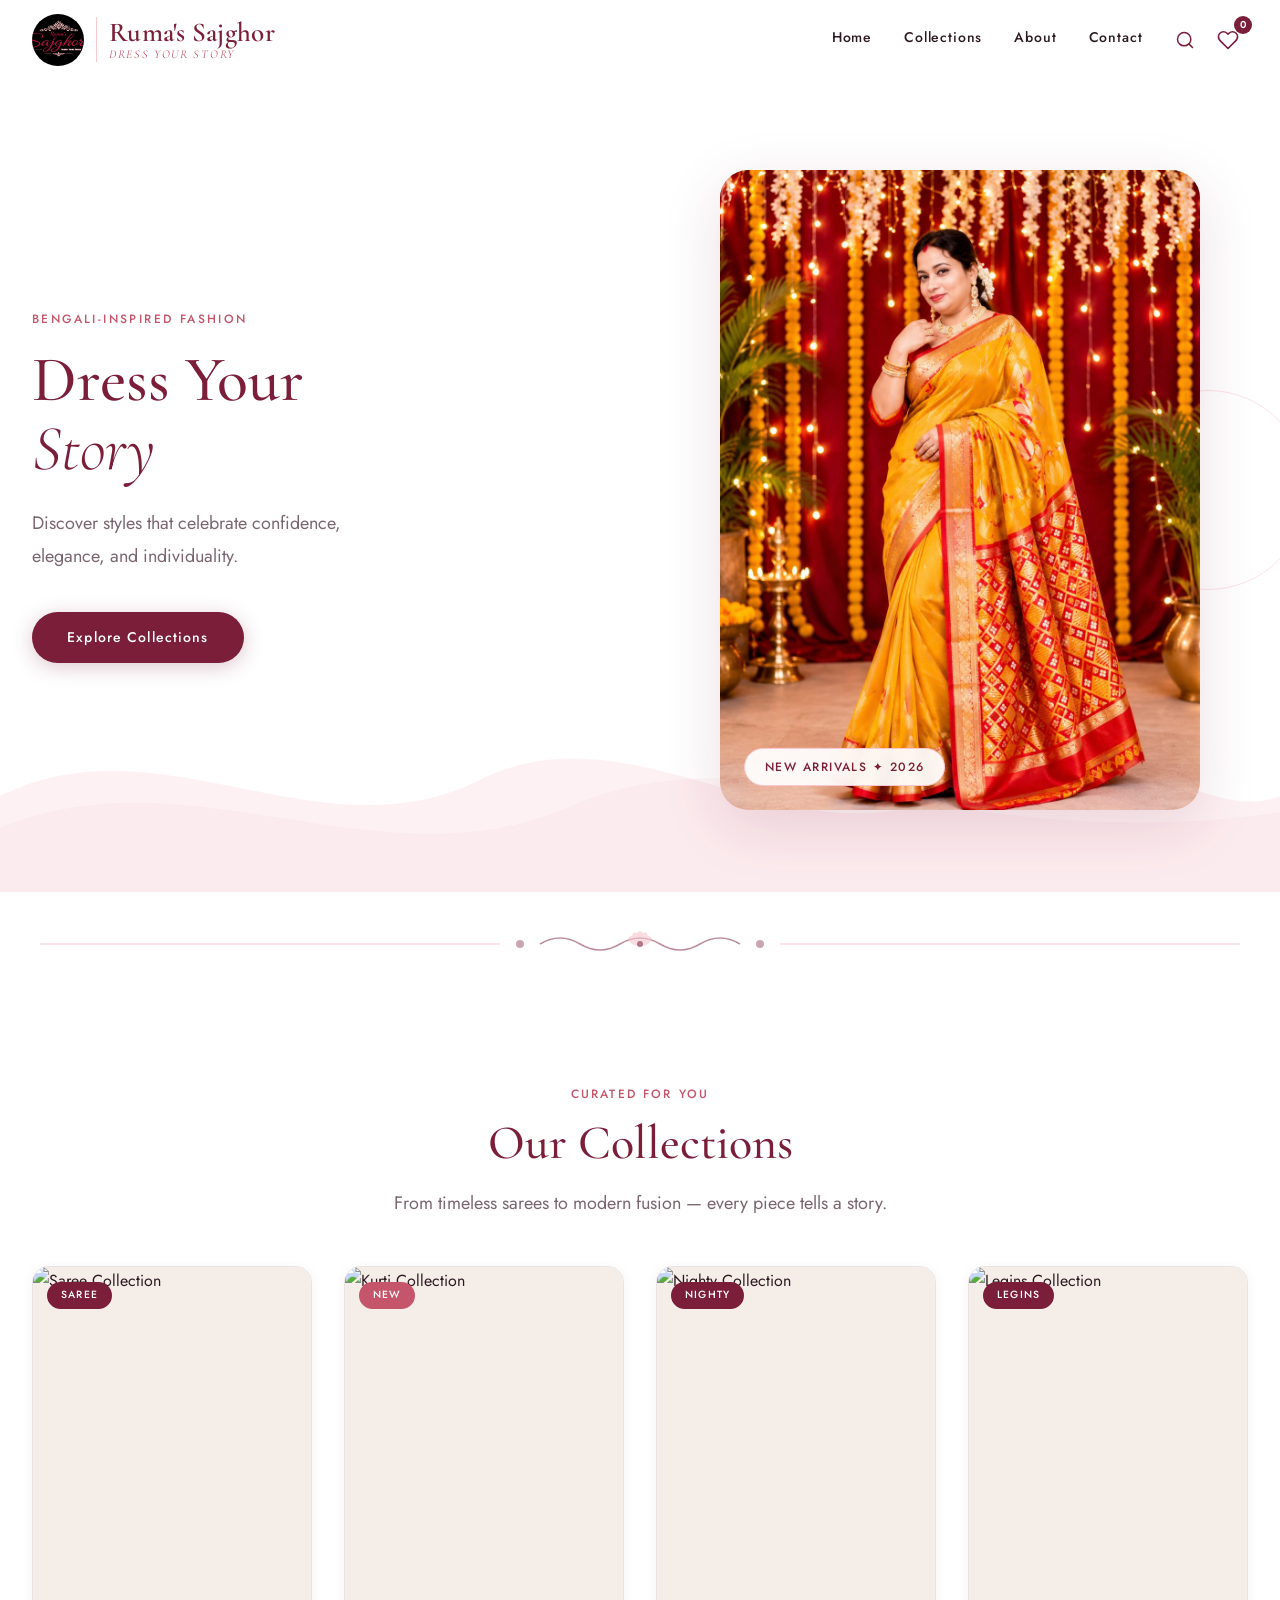
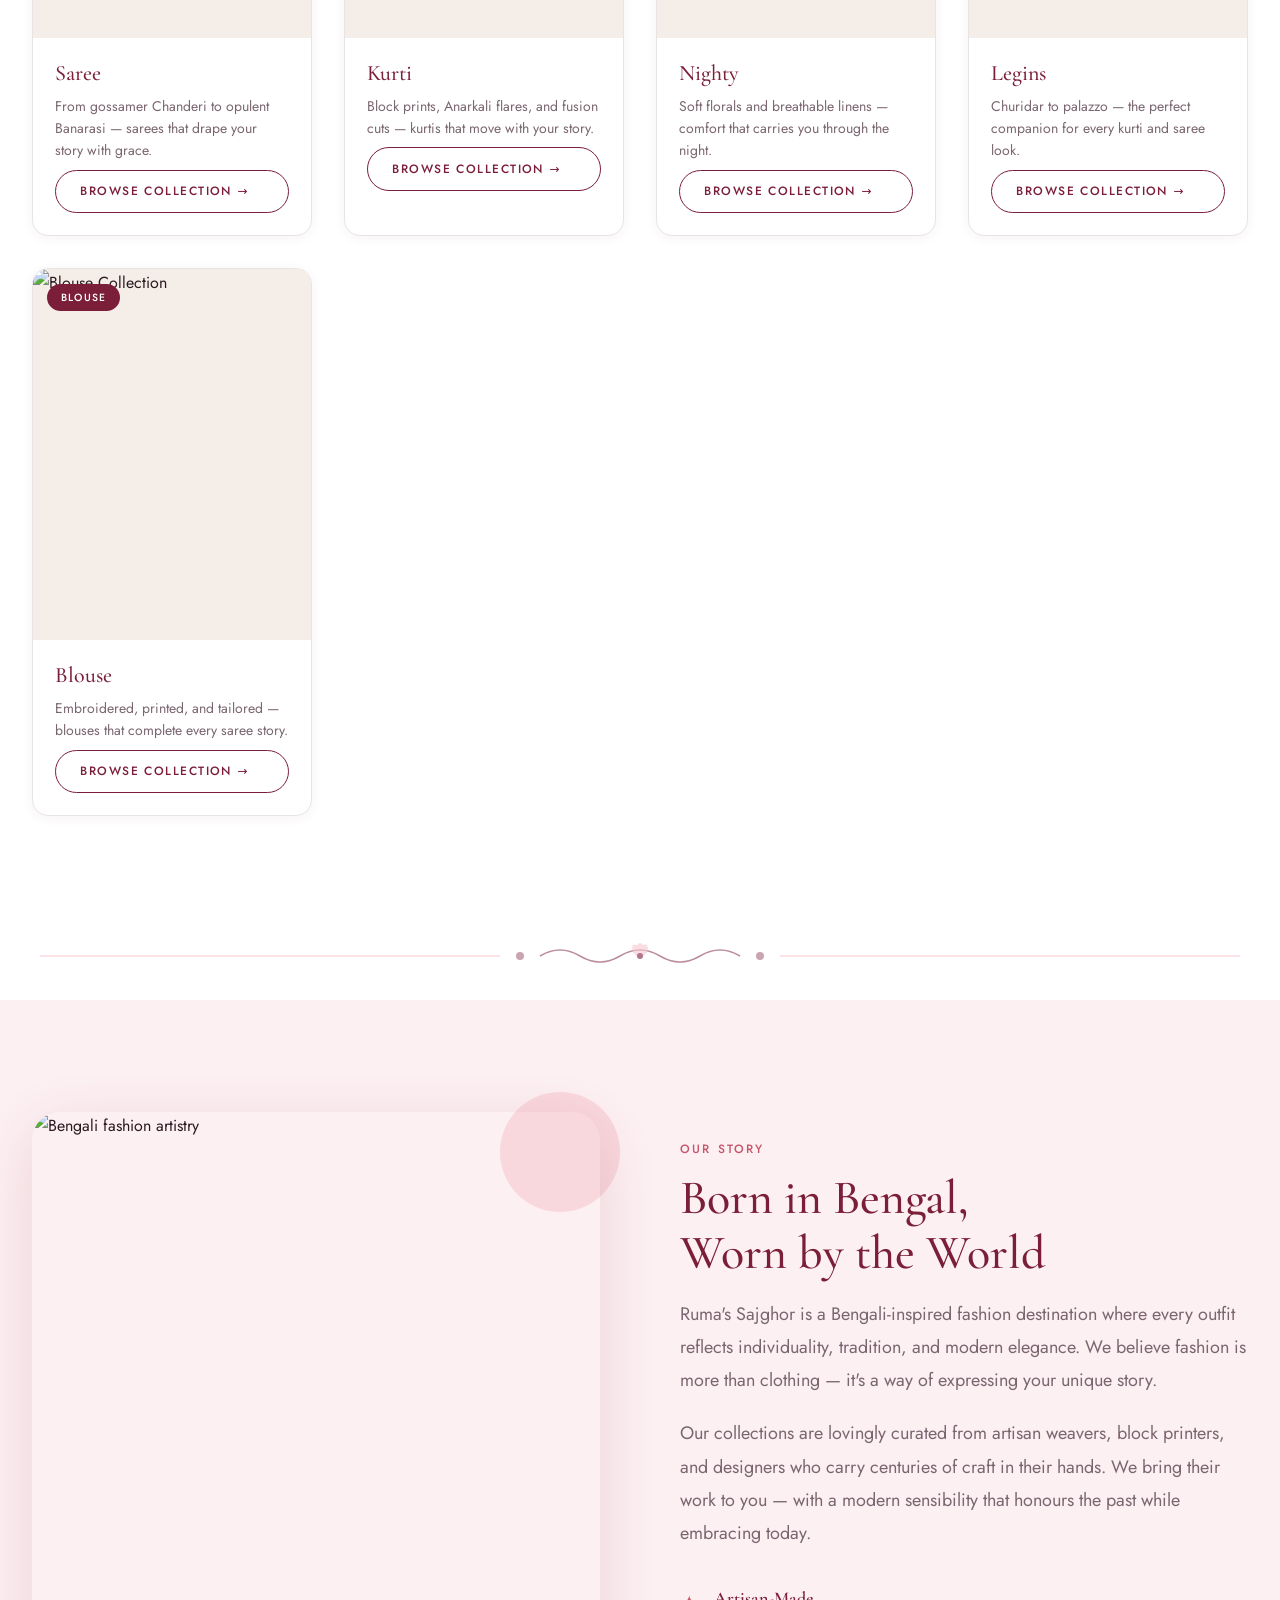
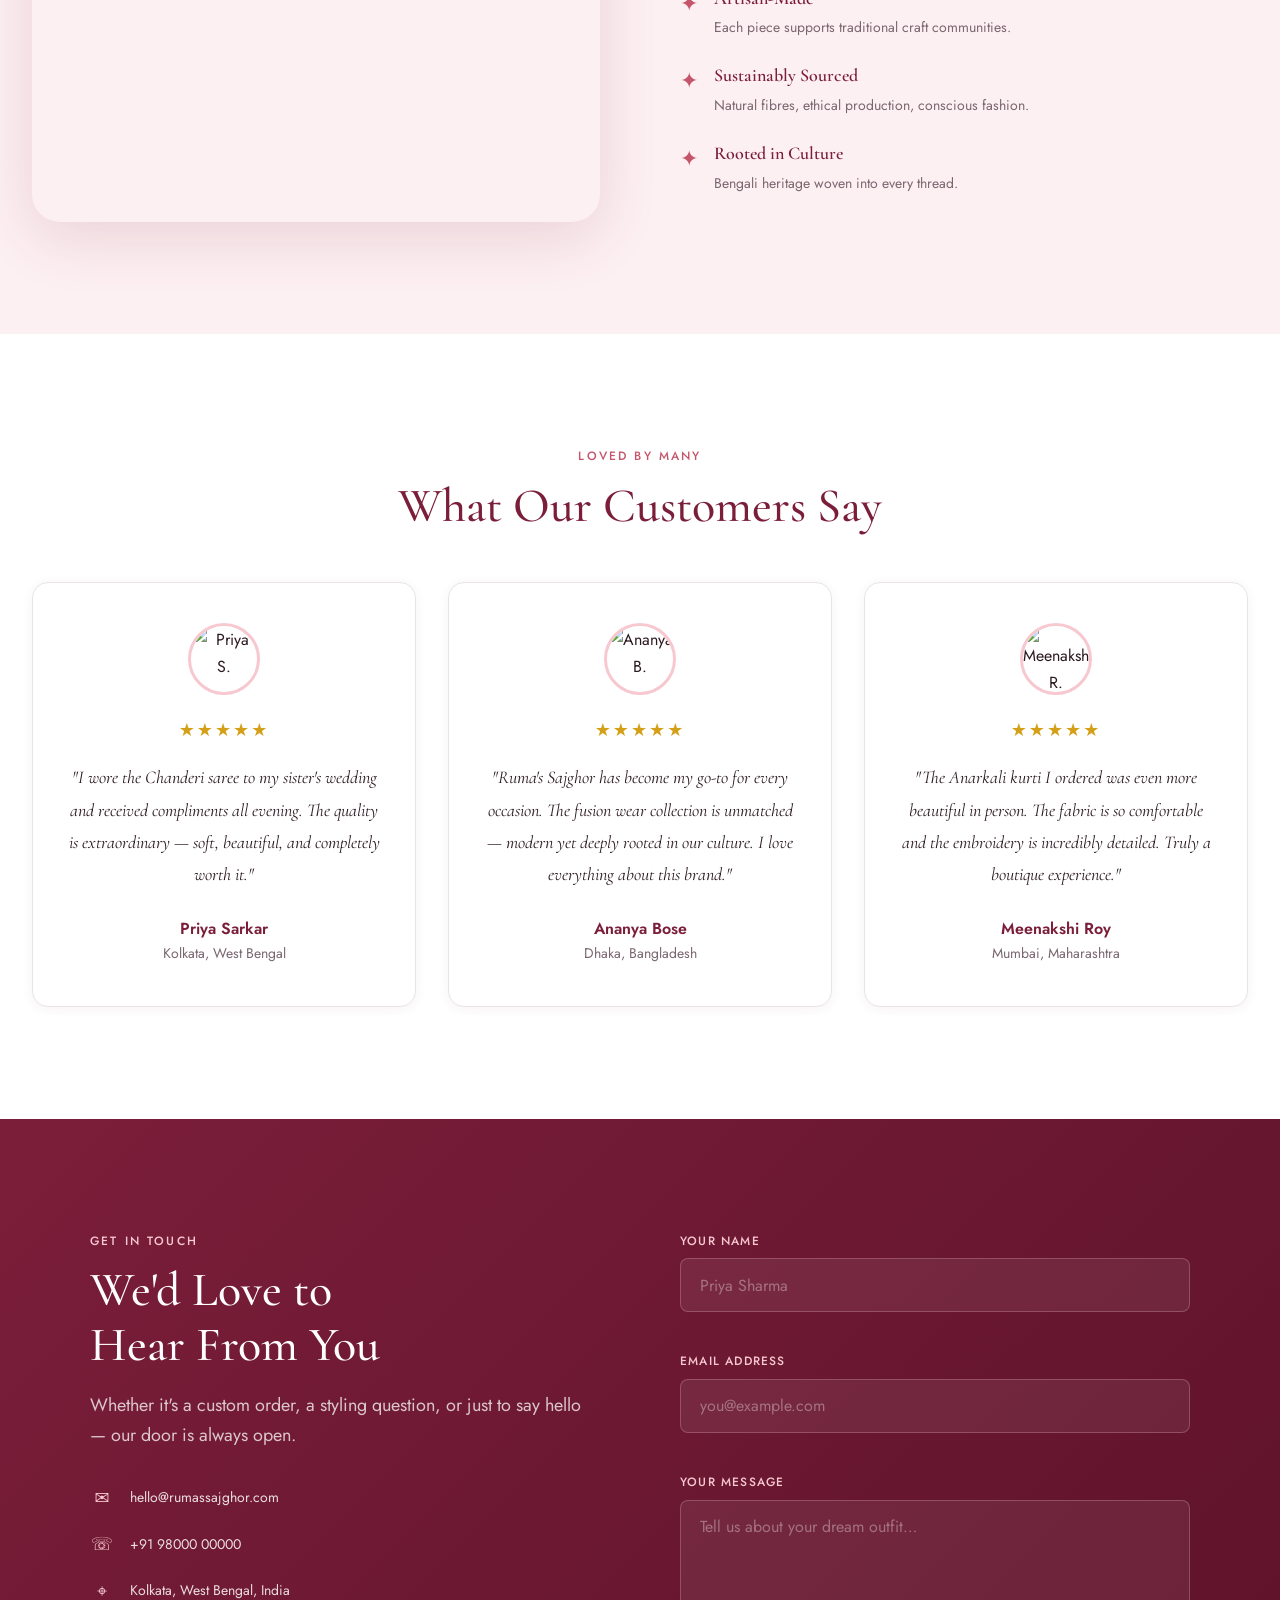
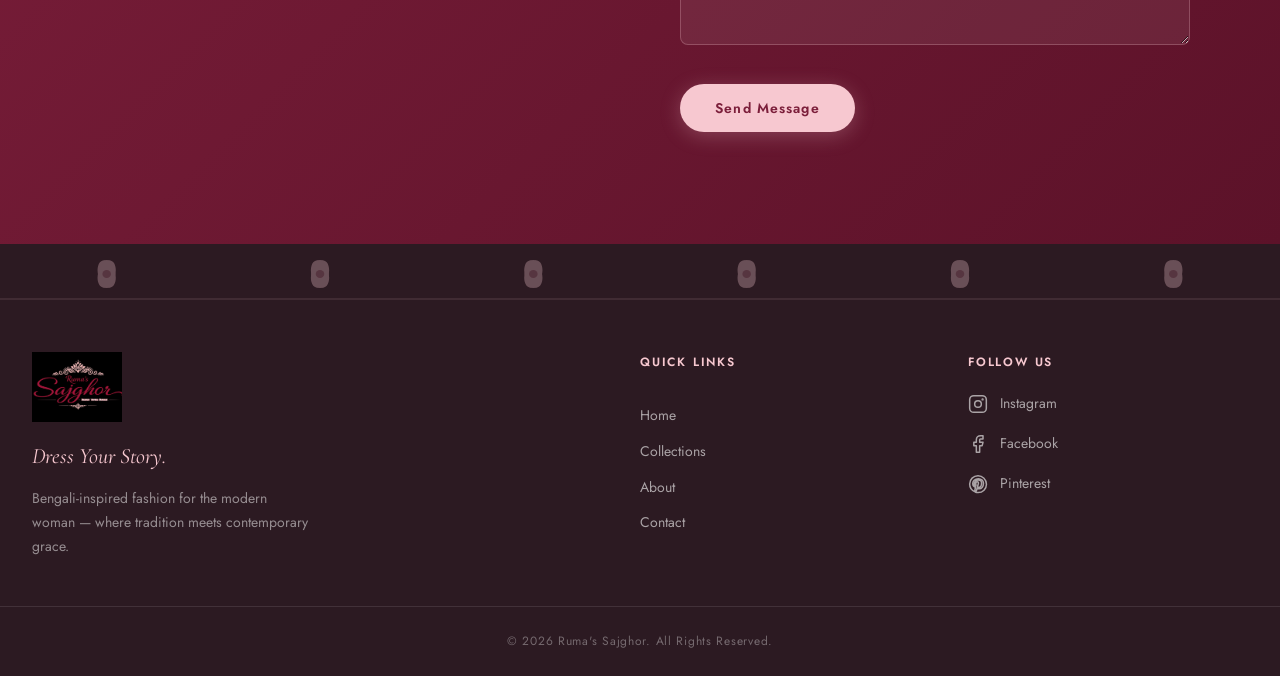
==== index.html @ fe612681 "Initial commit - Ruma's Sajghor website" ====
<!DOCTYPE html>
<html lang="en">
<head>
  <meta charset="UTF-8" />
  <meta name="viewport" content="width=device-width, initial-scale=1.0" />
  <meta name="description" content="Ruma's Sajghor – Dress Your Story. Premium Bengali-inspired ethnic and fusion fashion for women." />
  <title>Ruma's Sajghor | Dress Your Story</title>
  <link rel="stylesheet" href="style.css" />
  <!-- Google Fonts -->
  <link rel="preconnect" href="https://fonts.googleapis.com" />
  <link rel="preconnect" href="https://fonts.gstatic.com" crossorigin />
  <link href="https://fonts.googleapis.com/css2?family=Cormorant+Garamond:ital,wght@0,300;0,400;0,500;0,600;1,300;1,400&family=Jost:wght@300;400;500;600&display=swap" rel="stylesheet" />
  <style>
    /* ── Navbar overflow fix: allow search dropdown to escape navbar bounds ── */
    .navbar { overflow: visible !important; }
    .nav-inner { overflow: visible !important; }
    .nav-actions { overflow: visible !important; }

    /* ── Animated Search Bar ── */
    .nav-search {
      position: relative;
      display: flex;
      align-items: center;
    }

    .search-toggle {
      background: none;
      border: none;
      cursor: pointer;
      color: var(--clr-maroon);
      width: 38px;
      height: 38px;
      display: flex;
      align-items: center;
      justify-content: center;
      border-radius: 50%;
      transition: background 0.2s;
      flex-shrink: 0;
    }
    .search-toggle:hover { background: var(--clr-blush-lt); }

    .search-box {
      display: flex;
      align-items: center;
      overflow: hidden;
      max-width: 0;
      opacity: 0;
      transition: max-width 0.4s cubic-bezier(0.4,0,0.2,1), opacity 0.3s ease, box-shadow 0.3s ease;
      background: var(--clr-white);
      border: 1.5px solid transparent;
      border-radius: 24px;
      box-shadow: none;
      position: relative;
    }

    .nav-search.open .search-box {
      max-width: 240px;
      opacity: 1;
      border-color: var(--clr-blush);
      box-shadow: 0 2px 16px rgba(123,30,58,0.10);
    }

    .search-input {
      border: none;
      outline: none;
      background: transparent;
      font-family: var(--ff-body);
      font-size: var(--fs-sm);
      color: var(--clr-text);
      padding: 0.45rem 0.75rem;
      width: 200px;
      min-width: 0;
    }
    .search-input::placeholder { color: var(--clr-text-lt); opacity: 0.7; }

    .search-clear {
      background: none;
      border: none;
      cursor: pointer;
      color: var(--clr-text-lt);
      font-size: 13px;
      padding: 0 0.6rem 0 0;
      line-height: 1;
      transition: color 0.2s;
    }
    .search-clear:hover { color: var(--clr-maroon); }

    /* Results dropdown */
    .search-results {
      position: absolute;
      top: calc(100% + 8px);
      right: 0;
      width: 300px;
      background: var(--clr-white);
      border-radius: var(--radius-md);
      box-shadow: 0 8px 32px rgba(0,0,0,0.18);
      border: 1px solid var(--clr-blush);
      z-index: 9999;
      overflow: hidden;
      animation: dropIn 0.2s ease;
      max-height: 420px;
      overflow-y: auto;
    }
    @keyframes dropIn {
      from { opacity:0; transform:translateY(-8px); }
      to   { opacity:1; transform:translateY(0); }
    }

    .search-result-item {
      display: flex;
      align-items: center;
      gap: 0.75rem;
      padding: 0.65rem 1rem;
      cursor: pointer;
      transition: background 0.15s;
      font-family: var(--ff-body);
      font-size: var(--fs-sm);
      color: var(--clr-text);
      border: none;
      background: none;
      width: 100%;
      text-align: left;
    }
    .search-result-item:hover { background: var(--clr-blush-lt); }
    .search-result-item:not(:last-child) { border-bottom: 1px solid rgba(247,200,208,0.4); }

    .sr-img {
      width: 38px;
      height: 48px;
      object-fit: cover;
      border-radius: 4px;
      background: var(--clr-grey-lt);
      flex-shrink: 0;
    }
    .sr-info { flex: 1; min-width: 0; }
    .sr-name { font-weight: 500; white-space: nowrap; overflow: hidden; text-overflow: ellipsis; color: var(--clr-text); }
    .sr-meta { font-size: var(--fs-xs); color: var(--clr-maroon); margin-top: 1px; }
    .sr-cat  { font-size: var(--fs-xs); color: var(--clr-text-lt); }

    .search-no-results {
      padding: 1.25rem 1rem;
      text-align: center;
      font-size: var(--fs-sm);
      color: var(--clr-text-lt);
      font-family: var(--ff-body);
    }

    .search-highlight { color: var(--clr-maroon); font-weight: 600; }

    @media (max-width: 600px) {
      .nav-search.open .search-box { max-width: 140px; }
      .search-input { width: 110px; }
      .search-results { width: 240px; right: -10px; }
    }
    @media (max-width: 400px) {
      .nav-search.open .search-box { max-width: 110px; }
      .search-input { width: 85px; font-size: 0.78rem; }
      .search-results { width: 210px; right: -5px; }
    }
  </style>
</head>
<body>

  <!-- ========== NAVBAR ========== -->
  <header class="navbar" id="navbar" role="banner">
    <div class="nav-inner">
      <a href="#home" class="nav-logo" aria-label="Ruma's Sajghor Home">
        <img src="logo.png" alt="Ruma's Sajghor Logo" class="logo-img" />
        <div class="nav-brand-text">
          <span class="nav-brand-name">Ruma's Sajghor</span>
          <span class="nav-brand-tagline">Dress Your Story</span>
        </div>
      </a>

      <nav class="nav-links" id="navLinks" role="navigation" aria-label="Main navigation">
        <a href="#home" class="nav-link">Home</a>
        <a href="#collections" class="nav-link">Collections</a>
        <a href="#about" class="nav-link">About</a>
        <a href="#contact" class="nav-link">Contact</a>
      </nav>

      <!-- Right action group -->
      <div class="nav-actions">
        <div class="nav-search" id="navSearch">
          <button class="search-toggle" id="searchToggle" aria-label="Open search" aria-expanded="false">
            <svg width="20" height="20" viewBox="0 0 24 24" fill="none" stroke="currentColor" stroke-width="1.8" stroke-linecap="round" stroke-linejoin="round" aria-hidden="true"><circle cx="11" cy="11" r="8"/><line x1="21" y1="21" x2="16.65" y2="16.65"/></svg>
          </button>
          <div class="search-box" id="searchBox" role="search">
            <input type="search" id="searchInput" class="search-input" placeholder="Search sarees, kurtis…" aria-label="Search products" autocomplete="off" />
            <button class="search-clear" id="searchClear" aria-label="Clear search" hidden>✕</button>
          </div>
          <div class="search-results" id="searchResults" role="listbox" aria-label="Search results" hidden></div>
        </div>

        <button class="nav-wishlist-icon" id="navWishlistBtn" aria-label="View wishlist" onclick="location.href='wishlist.html'">
          <svg width="22" height="22" viewBox="0 0 24 24" fill="none" stroke="currentColor" stroke-width="1.8" stroke-linecap="round" stroke-linejoin="round" aria-hidden="true"><path d="M20.84 4.61a5.5 5.5 0 0 0-7.78 0L12 5.67l-1.06-1.06a5.5 5.5 0 0 0-7.78 7.78l1.06 1.06L12 21.23l7.78-7.78 1.06-1.06a5.5 5.5 0 0 0 0-7.78z"/></svg>
          <span class="wishlist-count" id="wishlistCount" hidden>0</span>
        </button>

        <button class="hamburger" id="hamburger" aria-label="Toggle menu" aria-expanded="false" aria-controls="navLinks">
          <span></span><span></span><span></span>
        </button>
      </div>
    </div>
  </header>

  <!-- ========== HERO ========== -->
  <section class="hero" id="home" aria-label="Hero banner">
    <!-- Decorative alpana petals -->
    <div class="hero-deco" aria-hidden="true">
      <svg viewBox="0 0 800 120" preserveAspectRatio="none" xmlns="http://www.w3.org/2000/svg">
        <path d="M0,60 C100,10 200,100 300,50 C400,0 500,110 600,55 C700,5 750,80 800,60 L800,120 L0,120 Z" fill="#F7C8D0" opacity="0.25"/>
        <path d="M0,80 C120,30 240,120 360,65 C480,15 600,100 800,70 L800,120 L0,120 Z" fill="#F7C8D0" opacity="0.15"/>
      </svg>
    </div>

    <div class="hero-content fade-in">
      <p class="hero-eyebrow">Bengali-Inspired Fashion</p>
      <h1 class="hero-title">Dress Your<br /><em>Story</em></h1>
      <p class="hero-sub">Discover styles that celebrate confidence,<br />elegance, and individuality.</p>
      <a href="#collections" class="btn btn-primary">Explore Collections</a>
    </div>

    <div class="hero-visual" aria-hidden="true">
      <div class="hero-img-frame">
        <img
          src="Owner.jpeg"
          alt="Woman in elegant saree"
          loading="eager"
          class="hero-img"
        />
        <div class="hero-badge">New Arrivals ✦ 2026</div>
      </div>
      <!-- Alpana motif circle -->
      <div class="hero-circle" aria-hidden="true"></div>
    </div>
  </section>

  <!-- ========== DIVIDER ========== -->
  <div class="alpana-divider" aria-hidden="true">
    <svg viewBox="0 0 1200 40" xmlns="http://www.w3.org/2000/svg">
      <line x1="0" y1="20" x2="460" y2="20" stroke="#F7C8D0" stroke-width="1"/>
      <circle cx="480" cy="20" r="4" fill="#7B1E3A" opacity="0.4"/>
      <path d="M500,20 Q520,8 540,20 Q560,32 580,20 Q600,8 620,20 Q640,32 660,20 Q680,8 700,20" stroke="#7B1E3A" stroke-width="1.5" fill="none" opacity="0.5"/>
      <circle cx="720" cy="20" r="4" fill="#7B1E3A" opacity="0.4"/>
      <line x1="740" y1="20" x2="1200" y2="20" stroke="#F7C8D0" stroke-width="1"/>
      <!-- Lotus motif center -->
      <g transform="translate(600,20)" opacity="0.6">
        <ellipse cx="0" cy="-6" rx="4" ry="7" fill="#F7C8D0" transform="rotate(-30)"/>
        <ellipse cx="0" cy="-6" rx="4" ry="7" fill="#F7C8D0"/>
        <ellipse cx="0" cy="-6" rx="4" ry="7" fill="#F7C8D0" transform="rotate(30)"/>
        <ellipse cx="0" cy="-6" rx="4" ry="7" fill="#F7C8D0" transform="rotate(60)"/>
        <ellipse cx="0" cy="-6" rx="4" ry="7" fill="#F7C8D0" transform="rotate(-60)"/>
        <circle cx="0" cy="0" r="3" fill="#7B1E3A"/>
      </g>
    </svg>
  </div>

  <!-- ========== COLLECTIONS ========== -->
  <section class="collections" id="collections" aria-label="Product collections">
    <div class="section-header fade-in">
      <p class="section-eyebrow">Curated For You</p>
      <h2 class="section-title">Our Collections</h2>
      <p class="section-sub">From timeless sarees to modern fusion — every piece tells a story.</p>
    </div>

    <!-- Category Cards Grid -->
    <div class="products-grid" id="productsGrid" aria-label="Browse by category">

      <!-- Saree -->
      <article class="product-card fade-in">
        <a href="saree.html" class="cat-card-link" aria-label="Browse Saree collection">
          <div class="card-img-wrap">
            <img src="https://images.unsplash.com/photo-1610030469983-98e550d6193c?w=500&auto=format&fit=crop&q=75" alt="Saree Collection" loading="lazy" />
            <span class="category-badge">Saree</span>
          </div>
          <div class="card-body">
            <h3 class="card-name">Saree</h3>
            <p class="card-desc">From gossamer Chanderi to opulent Banarasi — sarees that drape your story with grace.</p>
            <span class="btn btn-outline" style="display:inline-block;pointer-events:none;">Browse Collection &rarr;</span>
          </div>
        </a>
      </article>

      <!-- Kurti -->
      <article class="product-card fade-in">
        <a href="kurti.html" class="cat-card-link" aria-label="Browse Kurti collection">
          <div class="card-img-wrap">
            <img src="https://images.unsplash.com/photo-1583391733956-3750e0ff4e8b?w=500&auto=format&fit=crop&q=75" alt="Kurti Collection" loading="lazy" />
            <span class="category-badge new-badge">New</span>
          </div>
          <div class="card-body">
            <h3 class="card-name">Kurti</h3>
            <p class="card-desc">Block prints, Anarkali flares, and fusion cuts — kurtis that move with your story.</p>
            <span class="btn btn-outline" style="display:inline-block;pointer-events:none;">Browse Collection &rarr;</span>
          </div>
        </a>
      </article>

      <!-- Nighty -->
      <article class="product-card fade-in">
        <a href="nighty.html" class="cat-card-link" aria-label="Browse Nighty collection">
          <div class="card-img-wrap">
            <img src="https://images.unsplash.com/photo-1515886657613-9f3515b0c78f?w=500&auto=format&fit=crop&q=75" alt="Nighty Collection" loading="lazy" />
            <span class="category-badge">Nighty</span>
          </div>
          <div class="card-body">
            <h3 class="card-name">Nighty</h3>
            <p class="card-desc">Soft florals and breathable linens — comfort that carries you through the night.</p>
            <span class="btn btn-outline" style="display:inline-block;pointer-events:none;">Browse Collection &rarr;</span>
          </div>
        </a>
      </article>

      <!-- Legins -->
      <article class="product-card fade-in">
        <a href="legins.html" class="cat-card-link" aria-label="Browse Legins collection">
          <div class="card-img-wrap">
            <img src="https://images.unsplash.com/photo-1542295669297-4d1bf571f8d4?w=500&auto=format&fit=crop&q=75" alt="Legins Collection" loading="lazy" />
            <span class="category-badge">Legins</span>
          </div>
          <div class="card-body">
            <h3 class="card-name">Legins</h3>
            <p class="card-desc">Churidar to palazzo — the perfect companion for every kurti and saree look.</p>
            <span class="btn btn-outline" style="display:inline-block;pointer-events:none;">Browse Collection &rarr;</span>
          </div>
        </a>
      </article>

      <!-- Blouse -->
      <article class="product-card fade-in">
        <a href="blouse.html" class="cat-card-link" aria-label="Browse Blouse collection">
          <div class="card-img-wrap">
            <img src="https://images.unsplash.com/photo-1558769132-cb1aea458c5e?w=500&auto=format&fit=crop&q=75" alt="Blouse Collection" loading="lazy" />
            <span class="category-badge">Blouse</span>
          </div>
          <div class="card-body">
            <h3 class="card-name">Blouse</h3>
            <p class="card-desc">Embroidered, printed, and tailored — blouses that complete every saree story.</p>
            <span class="btn btn-outline" style="display:inline-block;pointer-events:none;">Browse Collection &rarr;</span>
          </div>
        </a>
      </article>

    </div>

    <style>
      /* Category card links — full-card clickable */
      .cat-card-link {
        display: block;
        text-decoration: none;
        color: inherit;
        height: 100%;
      }
      .cat-card-link:hover .card-name { color: var(--clr-maroon); }
      .cat-card-link:hover .btn-outline {
        background: var(--clr-maroon);
        color: var(--clr-white);
        border-color: var(--clr-maroon);
      }
      #productsGrid { justify-content: center; }
    </style>
  </section>

  <!-- ========== ALPANA DIVIDER ========== -->
  <div class="alpana-divider" aria-hidden="true">
    <svg viewBox="0 0 1200 40" xmlns="http://www.w3.org/2000/svg">
      <line x1="0" y1="20" x2="460" y2="20" stroke="#F7C8D0" stroke-width="1"/>
      <circle cx="480" cy="20" r="4" fill="#7B1E3A" opacity="0.4"/>
      <path d="M500,20 Q520,8 540,20 Q560,32 580,20 Q600,8 620,20 Q640,32 660,20 Q680,8 700,20" stroke="#7B1E3A" stroke-width="1.5" fill="none" opacity="0.5"/>
      <circle cx="720" cy="20" r="4" fill="#7B1E3A" opacity="0.4"/>
      <line x1="740" y1="20" x2="1200" y2="20" stroke="#F7C8D0" stroke-width="1"/>
      <g transform="translate(600,20)" opacity="0.6">
        <ellipse cx="0" cy="-6" rx="4" ry="7" fill="#F7C8D0" transform="rotate(-30)"/>
        <ellipse cx="0" cy="-6" rx="4" ry="7" fill="#F7C8D0"/>
        <ellipse cx="0" cy="-6" rx="4" ry="7" fill="#F7C8D0" transform="rotate(30)"/>
        <circle cx="0" cy="0" r="3" fill="#7B1E3A"/>
      </g>
    </svg>
  </div>

  <!-- ========== ABOUT ========== -->
  <section class="about" id="about" aria-label="About Ruma's Sajghor">
    <div class="about-inner">
      <div class="about-visual fade-in" aria-hidden="true">
        <div class="about-img-wrap">
          <img src="https://images.unsplash.com/photo-1558769132-cb1aea458c5e?w=600&auto=format&fit=crop&q=80" alt="Bengali fashion artistry" loading="lazy" />
        </div>
        <div class="about-deco-dot"></div>
      </div>
      <div class="about-text fade-in">
        <p class="section-eyebrow">Our Story</p>
        <h2 class="section-title">Born in Bengal,<br />Worn by the World</h2>
        <p class="about-para">
          Ruma's Sajghor is a Bengali-inspired fashion destination where every outfit reflects individuality, tradition, and modern elegance. We believe fashion is more than clothing — it's a way of expressing your unique story.
        </p>
        <p class="about-para">
          Our collections are lovingly curated from artisan weavers, block printers, and designers who carry centuries of craft in their hands. We bring their work to you — with a modern sensibility that honours the past while embracing today.
        </p>
        <div class="about-values">
          <div class="value-item">
            <span class="value-icon">✦</span>
            <div>
              <strong>Artisan-Made</strong>
              <p>Each piece supports traditional craft communities.</p>
            </div>
          </div>
          <div class="value-item">
            <span class="value-icon">✦</span>
            <div>
              <strong>Sustainably Sourced</strong>
              <p>Natural fibres, ethical production, conscious fashion.</p>
            </div>
          </div>
          <div class="value-item">
            <span class="value-icon">✦</span>
            <div>
              <strong>Rooted in Culture</strong>
              <p>Bengali heritage woven into every thread.</p>
            </div>
          </div>
        </div>
      </div>
    </div>
  </section>

  <!-- ========== TESTIMONIALS ========== -->
  <section class="testimonials" aria-label="Customer testimonials">
    <div class="section-header fade-in">
      <p class="section-eyebrow">Loved By Many</p>
      <h2 class="section-title">What Our Customers Say</h2>
    </div>
    <div class="testimonials-grid">

      <article class="testimonial-card fade-in">
        <div class="testi-avatar" aria-hidden="true">
          <img src="https://images.unsplash.com/photo-1535713875002-d1d0cf377fde?w=80&auto=format&fit=crop&q=75" alt="Priya S." loading="lazy" />
        </div>
        <div class="stars" aria-label="5 out of 5 stars">★★★★★</div>
        <p class="testi-text">"I wore the Chanderi saree to my sister's wedding and received compliments all evening. The quality is extraordinary — soft, beautiful, and completely worth it."</p>
        <p class="testi-name">Priya Sarkar</p>
        <p class="testi-loc">Kolkata, West Bengal</p>
      </article>

      <article class="testimonial-card fade-in">
        <div class="testi-avatar" aria-hidden="true">
          <img src="https://images.unsplash.com/photo-1580489944761-15a19d654956?w=80&auto=format&fit=crop&q=75" alt="Ananya B." loading="lazy" />
        </div>
        <div class="stars" aria-label="5 out of 5 stars">★★★★★</div>
        <p class="testi-text">"Ruma's Sajghor has become my go-to for every occasion. The fusion wear collection is unmatched — modern yet deeply rooted in our culture. I love everything about this brand."</p>
        <p class="testi-name">Ananya Bose</p>
        <p class="testi-loc">Dhaka, Bangladesh</p>
      </article>

      <article class="testimonial-card fade-in">
        <div class="testi-avatar" aria-hidden="true">
          <img src="https://images.unsplash.com/photo-1567532939604-b6b5b0db2604?w=80&auto=format&fit=crop&q=75" alt="Meenakshi R." loading="lazy" />
        </div>
        <div class="stars" aria-label="5 out of 5 stars">★★★★★</div>
        <p class="testi-text">"The Anarkali kurti I ordered was even more beautiful in person. The fabric is so comfortable and the embroidery is incredibly detailed. Truly a boutique experience."</p>
        <p class="testi-name">Meenakshi Roy</p>
        <p class="testi-loc">Mumbai, Maharashtra</p>
      </article>

    </div>
  </section>

  <!-- ========== CONTACT ========== -->
  <section class="contact" id="contact" aria-label="Contact us">
    <div class="contact-inner">
      <div class="contact-info fade-in">
        <p class="section-eyebrow">Get In Touch</p>
        <h2 class="section-title">We'd Love to<br />Hear From You</h2>
        <p class="contact-para">Whether it's a custom order, a styling question, or just to say hello — our door is always open.</p>
        <ul class="contact-details" aria-label="Contact information">
          <li>
            <span class="contact-icon" aria-hidden="true">✉</span>
            <a href="mailto:hello@rumassajghor.com">hello@rumassajghor.com</a>
          </li>
          <li>
            <span class="contact-icon" aria-hidden="true">☏</span>
            <a href="tel:+919800000000">+91 98000 00000</a>
          </li>
          <li>
            <span class="contact-icon" aria-hidden="true">⌖</span>
            <span>Kolkata, West Bengal, India</span>
          </li>
        </ul>
      </div>

      <form class="contact-form fade-in" id="contactForm" aria-label="Contact form" novalidate>
        <div class="form-group">
          <label for="name">Your Name</label>
          <input type="text" id="name" name="name" placeholder="Priya Sharma" autocomplete="name" />
          <span class="field-error" id="nameError" role="alert"></span>
        </div>
        <div class="form-group">
          <label for="email">Email Address</label>
          <input type="email" id="email" name="email" placeholder="you@example.com" autocomplete="email" />
          <span class="field-error" id="emailError" role="alert"></span>
        </div>
        <div class="form-group">
          <label for="message">Your Message</label>
          <textarea id="message" name="message" rows="5" placeholder="Tell us about your dream outfit…"></textarea>
          <span class="field-error" id="messageError" role="alert"></span>
        </div>
        <button type="submit" class="btn btn-primary">Send Message</button>
        <div class="form-success" id="formSuccess" role="status" aria-live="polite" hidden>
          ✦ Thank you! We'll be in touch soon.
        </div>
      </form>
    </div>
  </section>

  <!-- ========== FOOTER ========== -->
  <footer class="footer" role="contentinfo">
    <!-- Alpana decorative divider at top of footer -->
    <div class="footer-alpana" aria-hidden="true">
      <svg viewBox="0 0 1200 60" xmlns="http://www.w3.org/2000/svg" preserveAspectRatio="none">
        <!-- Lotus repeating pattern -->
        <g opacity="0.3" fill="#F7C8D0">
          <ellipse cx="100" cy="30" rx="8" ry="14" transform="rotate(-15 100 30)"/>
          <ellipse cx="100" cy="30" rx="8" ry="14"/>
          <ellipse cx="100" cy="30" rx="8" ry="14" transform="rotate(15 100 30)"/>
          <circle cx="100" cy="30" r="4" fill="#7B1E3A" opacity="0.5"/>

          <ellipse cx="300" cy="30" rx="8" ry="14" transform="rotate(-15 300 30)"/>
          <ellipse cx="300" cy="30" rx="8" ry="14"/>
          <ellipse cx="300" cy="30" rx="8" ry="14" transform="rotate(15 300 30)"/>
          <circle cx="300" cy="30" r="4" fill="#7B1E3A" opacity="0.5"/>

          <ellipse cx="500" cy="30" rx="8" ry="14" transform="rotate(-15 500 30)"/>
          <ellipse cx="500" cy="30" rx="8" ry="14"/>
          <ellipse cx="500" cy="30" rx="8" ry="14" transform="rotate(15 500 30)"/>
          <circle cx="500" cy="30" r="4" fill="#7B1E3A" opacity="0.5"/>

          <ellipse cx="700" cy="30" rx="8" ry="14" transform="rotate(-15 700 30)"/>
          <ellipse cx="700" cy="30" rx="8" ry="14"/>
          <ellipse cx="700" cy="30" rx="8" ry="14" transform="rotate(15 700 30)"/>
          <circle cx="700" cy="30" r="4" fill="#7B1E3A" opacity="0.5"/>

          <ellipse cx="900" cy="30" rx="8" ry="14" transform="rotate(-15 900 30)"/>
          <ellipse cx="900" cy="30" rx="8" ry="14"/>
          <ellipse cx="900" cy="30" rx="8" ry="14" transform="rotate(15 900 30)"/>
          <circle cx="900" cy="30" r="4" fill="#7B1E3A" opacity="0.5"/>

          <ellipse cx="1100" cy="30" rx="8" ry="14" transform="rotate(-15 1100 30)"/>
          <ellipse cx="1100" cy="30" rx="8" ry="14"/>
          <ellipse cx="1100" cy="30" rx="8" ry="14" transform="rotate(15 1100 30)"/>
          <circle cx="1100" cy="30" r="4" fill="#7B1E3A" opacity="0.5"/>
        </g>
        <line x1="0" y1="55" x2="1200" y2="55" stroke="#F7C8D0" stroke-width="0.5" opacity="0.4"/>
      </svg>
    </div>

    <div class="footer-inner">
      <div class="footer-brand">
        <img src="logo.png" alt="Ruma's Sajghor" class="footer-logo" />
        <p class="footer-tagline">Dress Your Story.</p>
        <p class="footer-blurb">Bengali-inspired fashion for the modern woman — where tradition meets contemporary grace.</p>
      </div>

      <nav class="footer-nav" aria-label="Footer navigation">
        <p class="footer-nav-title">Quick Links</p>
        <a href="#home">Home</a>
        <a href="#collections">Collections</a>
        <a href="#about">About</a>
        <a href="#contact">Contact</a>
      </nav>

      <div class="footer-social">
        <p class="footer-nav-title">Follow Us</p>
        <div class="social-icons">
          <a href="#" aria-label="Instagram" class="social-link">
            <svg width="20" height="20" viewBox="0 0 24 24" fill="none" stroke="currentColor" stroke-width="1.8" stroke-linecap="round" stroke-linejoin="round" aria-hidden="true"><rect x="2" y="2" width="20" height="20" rx="5" ry="5"/><circle cx="12" cy="12" r="4"/><circle cx="17.5" cy="6.5" r="0.5" fill="currentColor"/></svg>
            Instagram
          </a>
          <a href="#" aria-label="Facebook" class="social-link">
            <svg width="20" height="20" viewBox="0 0 24 24" fill="none" stroke="currentColor" stroke-width="1.8" stroke-linecap="round" stroke-linejoin="round" aria-hidden="true"><path d="M18 2h-3a5 5 0 0 0-5 5v3H7v4h3v8h4v-8h3l1-4h-4V7a1 1 0 0 1 1-1h3z"/></svg>
            Facebook
          </a>
          <a href="#" aria-label="Pinterest" class="social-link">
            <svg width="20" height="20" viewBox="0 0 24 24" fill="none" stroke="currentColor" stroke-width="1.8" stroke-linecap="round" stroke-linejoin="round" aria-hidden="true"><path d="M12 2C6.48 2 2 6.48 2 12c0 4.24 2.65 7.86 6.39 9.29-.09-.78-.17-1.98.04-2.83.18-.76 1.22-5.17 1.22-5.17s-.31-.62-.31-1.54c0-1.45.84-2.53 1.88-2.53.89 0 1.32.67 1.32 1.47 0 .9-.57 2.24-.87 3.48-.25 1.04.52 1.88 1.53 1.88 1.84 0 3.08-2.36 3.08-5.14 0-2.12-1.43-3.7-4.01-3.7-2.93 0-4.76 2.19-4.76 4.64 0 .84.24 1.43.62 1.89.17.21.19.29.13.53-.05.17-.15.58-.19.74-.06.24-.25.33-.46.24-1.32-.54-1.94-2-1.94-3.64 0-2.7 2.28-5.98 6.82-5.98 3.66 0 6.08 2.66 6.08 5.52 0 3.79-2.1 6.63-5.19 6.63-1.04 0-2.02-.56-2.36-1.19l-.66 2.54c-.24.9-.88 2.03-1.31 2.72.98.3 2.03.47 3.1.47 5.52 0 10-4.48 10-10S17.52 2 12 2z"/></svg>
            Pinterest
          </a>
        </div>
      </div>
    </div>

    <div class="footer-bottom">
      <p>© 2026 Ruma's Sajghor. All Rights Reserved.</p>
    </div>
  </footer>


    <!-- ========== BACK TO TOP ========== -->
  <button class="back-to-top" id="backToTop" aria-label="Back to top" hidden>↑</button>

  <script src="script.js"></script>
  <script>
  /* ── Smart Search – index.html (static catalogue, Amazon-style) ── */
  (function () {

    /* ==========================================================
       STATIC CATALOGUE
       Every product across all category pages lives here.
       When you add products to a category page, add them here too.
       page = the HTML file to navigate to when the result is clicked.
    ========================================================== */
    const CATALOGUE = [
      /* ── SAREE ── */
      { name: 'Chanderi Silk Saree',  cat: 'Saree',  price: '₹3,299',
        tags: 'chanderi silk zari border gossamer handwoven festive wedding drape sari',
        img: 'https://images.unsplash.com/photo-1610030469983-98e550d6193c?w=120&auto=format&fit=crop&q=60',
        page: 'saree.html' },
      { name: 'Banarasi Silk Saree',  cat: 'Saree',  price: '₹5,499',
        tags: 'banarasi silk brocade gold crimson wedding festive zari pallu sari drape',
        img: 'https://images.unsplash.com/photo-1594938298603-c8148c4b4bdd?w=120&auto=format&fit=crop&q=60',
        page: 'saree.html' },

      /* ── KURTI ── */
      { name: 'Anarkali Kurti',  cat: 'Kurti',  price: '₹700',
        tags: 'anarkali flared fit flare black block print cotton ethnic tassel dori',
        img: 'Kurti_pic/Anarkali_Kurti.jpeg',
        page: 'kurti.html' },
      { name: 'Ajrakh Modal Kurti',  cat: 'Kurti',  price: '₹700',
        tags: 'ajrakh block print rajasthani cotton modal handcrafted ethnic kurti',
        img: 'Kurti_pic/Ajrakh1.jpeg',
        page: 'kurti.html' },
      { name: 'Elegant Floral V-Neck Kurti',  cat: 'Kurti',  price: '₹250',
        tags: 'floral botanical v-neck embroidery sequin off-white teal rust elegant kurti',
        img: 'Kurti_pic/Elegant Floral V-Neck Kurti.jpeg',
        page: 'kurti.html' },
      { name: 'Angrakha Style Patchwork Kurti',  cat: 'Kurti',  price: '₹250',
        tags: 'angrakha patchwork lime green peacock mirror work asymmetric crossover kurti',
        img: 'Kurti_pic/Angrakha.jpeg',
        page: 'kurti.html' },
      { name: 'Sleeveless Panelled Paisley Kurti',  cat: 'Kurti',  price: '₹700',
        tags: 'paisley keri block print sleeveless panel black rose pink straight kurti',
        img: 'Kurti_pic/Panelled_Paisley_Kurti.jpeg',
        page: 'kurti.html' },
      { name: 'Dual-Pattern Lace Kurti',  cat: 'Kurti',  price: '₹700',
        tags: 'lace crochet diagonal panel maroon geometric block print v-neck 3/4 sleeves kurti',
        img: 'Kurti_pic/Dual_Pattern_Lace_Kurti.jpeg',
        page: 'kurti.html' },
      { name: 'Lace-Trimmed Block Print Kurti',  cat: 'Kurti',  price: '₹700',
        tags: 'lace block print diagonal rust maroon black ochre asymmetric kurti',
        img: 'Kurti_pic/Lace-Trimmed Block Print Kurti.jpeg',
        page: 'kurti.html' },

      /* ── NIGHTY ── */
      { name: 'Floral Cotton Nighty',  cat: 'Nighty',  price: '₹799',
        tags: 'floral cotton nighty nightwear sleepwear blush mauve soft comfortable full length',
        img: 'https://images.unsplash.com/photo-1515886657613-9f3515b0c78f?w=120&auto=format&fit=crop&q=60',
        page: 'nighty.html' },
      { name: 'Linen Maxi Nighty',  cat: 'Nighty',  price: '₹1,099',
        tags: 'linen maxi nighty nightwear sleepwear beige sage rose pintuck elegant comfortable',
        img: 'https://images.unsplash.com/photo-1469334031218-e382a71b716b?w=120&auto=format&fit=crop&q=60',
        page: 'nighty.html' },

      /* ── LEGINS ── */
      { name: 'Churidar Legins',  cat: 'Legins',  price: '₹499',
        tags: 'churidar legins stretch cotton slim tapered ankle black navy maroon bottom pant',
        img: 'https://images.unsplash.com/photo-1542295669297-4d1bf571f8d4?w=120&auto=format&fit=crop&q=60',
        page: 'legins.html' },
      { name: 'Palazzo Legins',  cat: 'Legins',  price: '₹699',
        tags: 'palazzo wide leg flowing fabric elasticated waist ivory blush burgundy pant bottom',
        img: 'https://images.unsplash.com/photo-1509631179647-0177331693ae?w=120&auto=format&fit=crop&q=60',
        page: 'legins.html' },

      /* ── BLOUSE ── */
      { name: 'Embroidered Saree Blouse',  cat: 'Blouse',  price: '₹1,199',
        tags: 'embroidered blouse saree choli thread sequin handmade custom stitching hook',
        img: 'https://images.unsplash.com/photo-1558769132-cb1aea458c5e?w=120&auto=format&fit=crop&q=60',
        page: 'blouse.html' },
      { name: 'Silk Printed Blouse',  cat: 'Blouse',  price: '₹949',
        tags: 'silk printed blouse saree choli jewel tones motif 3/4 sleeves rounded neckline',
        img: 'https://images.unsplash.com/photo-1567532939604-b6b5b0db2604?w=120&auto=format&fit=crop&q=60',
        page: 'blouse.html' },
    ];

    /* ==========================================================
       SYNONYM MAP  – maps query words → expanded terms
    ========================================================== */
    const SYNONYMS = {
      saree:       ['saree','sari','drape','silk saree','banarasi','chanderi'],
      sari:        ['saree','sari','drape'],
      kurti:       ['kurti','kurta','tunic','top','anarkali','angrakha','ajrakh'],
      kurta:       ['kurti','kurta'],
      nighty:      ['nighty','nightwear','sleepwear','night dress','maxi nighty','floral nighty'],
      night:       ['nighty','nightwear','sleepwear'],
      sleep:       ['nighty','nightwear','sleepwear'],
      legins:      ['legins','leggings','churidar','palazzo','pant','bottom'],
      leggings:    ['legins','leggings','churidar','palazzo'],
      blouse:      ['blouse','choli'],
      silk:        ['silk','resham'],
      cotton:      ['cotton','suti','khadi'],
      linen:       ['linen','maxi'],
      embroidered: ['embroidered','embroidery','zari','sequin','thread work'],
      embroidery:  ['embroidered','embroidery','zari','sequin'],
      print:       ['print','block print','ajrakh','batik','kalamkari'],
      block:       ['block print','ajrakh','kalamkari','batik','print'],
      floral:      ['floral','flower','botanical'],
      flower:      ['floral','flower','botanical'],
      wedding:     ['wedding','bridal','festive','celebration','banarasi','chanderi'],
      bridal:      ['wedding','bridal','festive'],
      festive:     ['wedding','festive','celebration','banarasi'],
      casual:      ['casual','everyday','comfort','cotton'],
      comfort:     ['comfort','casual','cotton','soft'],
      anarkali:    ['anarkali','flared','fit flare'],
      banarasi:    ['banarasi','brocade','gold silk'],
      chanderi:    ['chanderi','gossamer','zari border'],
      ajrakh:      ['ajrakh','block print','rajasthani','handcrafted'],
      palazzo:     ['palazzo','wide leg','flowy','legins'],
      churidar:    ['churidar','slim','tapered','legins'],
      lace:        ['lace','crochet','lace-trimmed','trim'],
      paisley:     ['paisley','keri','booti'],
      green:       ['green','lime'],
      black:       ['black','dark','jet'],
      red:         ['red','crimson','maroon','rose'],
      pink:        ['pink','rose','blush','mauve'],
      gold:        ['gold','zari','brocade','banarasi'],
      white:       ['white','off-white','ivory','cream'],
      cheap:       ['₹250','₹499','₹700'],
      expensive:   ['₹3,299','₹5,499','₹1,199'],
      new:         ['new','anarkali','ajrakh','floral','angrakha','paisley','lace'],
    };

    /* ==========================================================
       SCORING ENGINE  – fuzzy + synonym + prefix
    ========================================================== */
    function tokenize(str) {
      return str.toLowerCase().replace(/[^\w\s₹,]/g,' ').split(/\s+/).filter(Boolean);
    }

    function expand(word) {
      const w = word.toLowerCase();
      const set = new Set([w]);
      // direct synonym lookup
      if (SYNONYMS[w]) SYNONYMS[w].forEach(s => set.add(s));
      // partial key match (e.g. "embroid" → "embroidered")
      for (const [key, vals] of Object.entries(SYNONYMS)) {
        if (key.startsWith(w) || w.startsWith(key)) {
          vals.forEach(s => set.add(s));
          set.add(key);
        }
      }
      return [...set];
    }

    /* Levenshtein distance for fuzzy matching */
    function levenshtein(a, b) {
      if (Math.abs(a.length - b.length) > 3) return 99;
      const m = a.length, n = b.length;
      const dp = Array.from({length:m+1}, (_,i) => [i, ...Array(n).fill(0)]);
      for (let j = 0; j <= n; j++) dp[0][j] = j;
      for (let i = 1; i <= m; i++)
        for (let j = 1; j <= n; j++)
          dp[i][j] = a[i-1]===b[j-1] ? dp[i-1][j-1]
            : 1 + Math.min(dp[i-1][j], dp[i][j-1], dp[i-1][j-1]);
      return dp[m][n];
    }

    function score(item, rawQuery) {
      const q = rawQuery.trim().toLowerCase();
      if (!q) return 0;

      const qWords = tokenize(q);
      const expanded = [...new Set(qWords.flatMap(expand))];

      const fields = {
        name: item.name.toLowerCase(),
        cat:  item.cat.toLowerCase(),
        tags: item.tags.toLowerCase(),
      };
      const haystack = Object.values(fields).join(' ');

      let s = 0;

      // 1. Exact full phrase in name (highest) or haystack
      if (fields.name.includes(q))     s += 80;
      else if (haystack.includes(q))   s += 50;

      // 2. Every query word present
      if (qWords.every(w => haystack.includes(w))) s += 30;

      // 3. Prefix of name
      if (fields.name.startsWith(q))   s += 25;
      if (fields.cat.startsWith(q))    s += 20;

      // 4. Expanded / synonym hits
      expanded.forEach(term => {
        if (fields.name.includes(term)) s += 15;
        else if (fields.cat.includes(term)) s += 12;
        else if (fields.tags.includes(term)) s += 6;
      });

      // 5. Per query-word scoring
      qWords.forEach(w => {
        if (fields.name.includes(w))   s += 10;
        if (fields.cat.includes(w))    s += 8;
        if (fields.tags.includes(w))   s += 4;

        // 6. Fuzzy fallback — reward close matches in name tokens
        tokenize(fields.name).forEach(nt => {
          const dist = levenshtein(w, nt);
          if (dist === 1)      s += 6;
          else if (dist === 2) s += 2;
        });
      });

      return s;
    }

    /* ==========================================================
       SUGGESTION COMPLETIONS  – shown before user finishes typing
    ========================================================== */
    const ALL_TERMS = [
      'Saree','Kurti','Nighty','Legins','Blouse',
      'Banarasi Silk Saree','Chanderi Silk Saree',
      'Anarkali Kurti','Ajrakh Kurti','Floral Kurti','Lace Kurti','Paisley Kurti',
      'Floral Nighty','Linen Nighty','Churidar Legins','Palazzo Legins',
      'Embroidered Blouse','Silk Blouse',
      'Block Print','Embroidered','Wedding','Festive','Cotton','Silk','Linen',
    ];

    function getSuggestions(q) {
      const lq = q.toLowerCase();
      return ALL_TERMS
        .filter(t => t.toLowerCase().startsWith(lq) && t.toLowerCase() !== lq)
        .slice(0, 3);
    }

    /* ==========================================================
       DOM & UI
    ========================================================== */
    const searchWrap   = document.getElementById('navSearch');
    const searchToggle = document.getElementById('searchToggle');
    const searchInput  = document.getElementById('searchInput');
    const searchClear  = document.getElementById('searchClear');
    const searchRes    = document.getElementById('searchResults');

    if (!searchWrap) return;

    let focusedIndex = -1;

    function openSearch() {
      searchWrap.classList.add('open');
      searchToggle.setAttribute('aria-expanded', 'true');
      setTimeout(() => searchInput.focus(), 300);
    }

    function closeSearch() {
      searchWrap.classList.remove('open');
      searchToggle.setAttribute('aria-expanded', 'false');
      searchInput.value = '';
      searchClear.setAttribute('hidden', '');
      searchRes.setAttribute('hidden', '');
      focusedIndex = -1;
    }

    searchToggle.addEventListener('click', e => {
      e.stopPropagation();
      searchWrap.classList.contains('open') ? closeSearch() : openSearch();
    });

    searchClear.addEventListener('click', () => {
      searchInput.value = '';
      searchClear.setAttribute('hidden', '');
      searchRes.setAttribute('hidden', '');
      focusedIndex = -1;
      searchInput.focus();
    });

    function esc(str) {
      return String(str).replace(/&/g,'&amp;').replace(/</g,'&lt;')
        .replace(/>/g,'&gt;').replace(/"/g,'&quot;');
    }

    function highlight(text, query) {
      const words = query.trim().split(/\s+/).filter(Boolean);
      if (!words.length) return text;
      const pat = words.map(w => w.replace(/[.*+?^${}()|[\]\\]/g,'\\$&')).join('|');
      return text.replace(new RegExp(`(${pat})`, 'gi'), '<mark class="search-highlight">$1</mark>');
    }

    /* Navigate to a category page */
    function goTo(page) {
      window.location.href = page;
    }

    /* Render dropdown */
    function showResults(query) {
      searchRes.innerHTML = '';
      focusedIndex = -1;
      const q = query.trim();

      if (!q) { searchRes.setAttribute('hidden', ''); return; }

      // Score all items
      const scored = CATALOGUE
        .map(item => ({ item, s: score(item, q) }))
        .filter(x => x.s > 0)
        .sort((a, b) => b.s - a.s)
        .slice(0, 8)
        .map(x => x.item);

      // Auto-complete suggestions (shown as pill chips above results)
      const suggestions = getSuggestions(q);

      if (scored.length === 0 && suggestions.length === 0) {
        // Fuzzy fallback: show closest matches regardless of score threshold
        const fallback = CATALOGUE
          .map(item => ({ item, s: score(item, q) + 1 }))   // force > 0
          .sort((a, b) => b.s - a.s)
          .slice(0, 4)
          .map(x => x.item);

        searchRes.innerHTML = `
          <div class="sr-did-you-mean">
            <span>Did you mean:</span>
            ${fallback.map(i =>
              `<button class="sr-pill" data-page="${esc(i.page)}">${esc(i.name)}</button>`
            ).join('')}
          </div>`;
        searchRes.querySelectorAll('.sr-pill').forEach(btn => {
          btn.addEventListener('mousedown', e => e.preventDefault());
          btn.addEventListener('click', () => goTo(btn.dataset.page));
        });
        searchRes.removeAttribute('hidden');
        return;
      }

      // Suggestion chips
      if (suggestions.length) {
        const chipsEl = document.createElement('div');
        chipsEl.className = 'sr-chips';
        chipsEl.innerHTML = suggestions.map(s =>
          `<button class="sr-chip" data-q="${esc(s)}">${esc(s)}</button>`
        ).join('');
        chipsEl.querySelectorAll('.sr-chip').forEach(chip => {
          chip.addEventListener('mousedown', e => e.preventDefault());
          chip.addEventListener('click', () => {
            searchInput.value = chip.dataset.q;
            showResults(chip.dataset.q);
            searchClear.removeAttribute('hidden');
          });
        });
        searchRes.appendChild(chipsEl);
      }

      // Product rows
      scored.forEach((item, i) => {
        const el = document.createElement('button');
        el.className = 'search-result-item';
        el.setAttribute('role', 'option');
        el.setAttribute('tabindex', '-1');
        el.dataset.idx = i;
        el.innerHTML = `
          <img class="sr-img" src="${esc(item.img)}" alt="${esc(item.name)}"
               onerror="this.style.background='var(--clr-grey-lt)';this.removeAttribute('src')" />
          <div class="sr-info">
            <div class="sr-name">${highlight(esc(item.name), q)}</div>
            <div class="sr-meta">${esc(item.price)}</div>
            <div class="sr-cat">${esc(item.cat)}</div>
          </div>
          <span class="sr-arrow">→</span>
        `;
        el.addEventListener('mousedown', e => e.preventDefault());
        el.addEventListener('click', () => { goTo(item.page); closeSearch(); });
        searchRes.appendChild(el);
      });

      // "See all in category" footer when all results are same cat
      const cats = [...new Set(scored.map(i => i.cat))];
      if (cats.length === 1) {
        const footer = document.createElement('a');
        footer.className = 'sr-see-all';
        footer.href = scored[0].page;
        footer.innerHTML = `See all ${esc(cats[0])} →`;
        footer.addEventListener('mousedown', e => e.preventDefault());
        searchRes.appendChild(footer);
      }

      searchRes.removeAttribute('hidden');
    }

    /* Keyboard navigation */
    searchInput.addEventListener('keydown', e => {
      const items = searchRes.querySelectorAll('.search-result-item');
      if (e.key === 'ArrowDown') {
        e.preventDefault();
        focusedIndex = Math.min(focusedIndex + 1, items.length - 1);
        items.forEach((el, i) => el.classList.toggle('focused', i === focusedIndex));
        if (items[focusedIndex]) items[focusedIndex].scrollIntoView({ block: 'nearest' });
      } else if (e.key === 'ArrowUp') {
        e.preventDefault();
        focusedIndex = Math.max(focusedIndex - 1, 0);
        items.forEach((el, i) => el.classList.toggle('focused', i === focusedIndex));
        if (items[focusedIndex]) items[focusedIndex].scrollIntoView({ block: 'nearest' });
      } else if (e.key === 'Enter') {
        e.preventDefault();
        const target = focusedIndex >= 0 ? items[focusedIndex] : items[0];
        if (target) target.click();
      } else if (e.key === 'Escape') {
        closeSearch();
      }
    });

    /* Debounced input */
    let debounceTimer;
    searchInput.addEventListener('input', () => {
      const val = searchInput.value;
      val ? searchClear.removeAttribute('hidden') : searchClear.setAttribute('hidden', '');
      clearTimeout(debounceTimer);
      debounceTimer = setTimeout(() => showResults(val), 120);
    });

    document.addEventListener('click', e => {
      if (!searchWrap.contains(e.target)) closeSearch();
    });

  })();
  </script>
  <style>
    /* Keyboard-focused search result */
    .search-result-item.focused {
      background: var(--clr-blush-lt);
      outline: 2px solid var(--clr-maroon);
      outline-offset: -2px;
    }
    /* Suggestion chips */
    .sr-chips {
      display: flex;
      flex-wrap: wrap;
      gap: 0.4rem;
      padding: 0.6rem 1rem 0.4rem;
      border-bottom: 1px solid rgba(247,200,208,0.5);
    }
    .sr-chip {
      font-size: 0.72rem;
      padding: 0.25rem 0.7rem;
      border-radius: 20px;
      border: 1px solid var(--clr-blush);
      background: var(--clr-blush-lt);
      color: var(--clr-maroon);
      cursor: pointer;
      font-family: var(--ff-body);
      transition: background 0.15s;
    }
    .sr-chip:hover { background: var(--clr-blush); }
    /* Did-you-mean row */
    .sr-did-you-mean {
      padding: 0.9rem 1rem;
      font-size: var(--fs-sm);
      color: var(--clr-text-lt);
      font-family: var(--ff-body);
      display: flex;
      flex-wrap: wrap;
      gap: 0.5rem;
      align-items: center;
    }
    .sr-pill {
      font-size: 0.75rem;
      padding: 0.25rem 0.75rem;
      border-radius: 20px;
      border: 1px solid var(--clr-maroon);
      background: none;
      color: var(--clr-maroon);
      cursor: pointer;
      font-family: var(--ff-body);
      transition: background 0.15s, color 0.15s;
    }
    .sr-pill:hover { background: var(--clr-maroon); color: #fff; }
    /* Arrow on result rows */
    .sr-arrow {
      color: var(--clr-text-lt);
      font-size: 0.85rem;
      margin-left: auto;
      padding-left: 0.5rem;
      flex-shrink: 0;
    }
    /* See-all footer link */
    .sr-see-all {
      display: block;
      text-align: center;
      padding: 0.6rem 1rem;
      font-size: var(--fs-xs);
      color: var(--clr-maroon);
      text-decoration: none;
      border-top: 1px solid rgba(247,200,208,0.5);
      font-family: var(--ff-body);
      letter-spacing: 0.05em;
      transition: background 0.15s;
    }
    .sr-see-all:hover { background: var(--clr-blush-lt); }
  </style>
  <style>
    /* Keyboard-focused search result */
    .search-result-item.focused {
      background: var(--clr-blush-lt);
      outline: 2px solid var(--clr-maroon);
      outline-offset: -2px;
    }
  </style>
</body>
</html>
---- style.css ----
/* =============================================================
   Ruma's Sajghor – style.css
   Premium Bengali-inspired fashion boutique
   ============================================================= */

/* ---------- CSS Custom Properties ---------- */
:root {
  --clr-white:     #FFFFFF;
  --clr-blush:     #F7C8D0;
  --clr-blush-lt:  #FDF0F2;
  --clr-maroon:    #7B1E3A;
  --clr-maroon-dk: #5C1229;
  --clr-beige:     #F5EDE7;
  --clr-grey-lt:   #F6F6F6;
  --clr-grey:      #E8E4E4;
  --clr-text:      #2C1A22;
  --clr-text-lt:   #7A6670;
  --clr-accent:    #C4556A;

  --ff-display:    'Cormorant Garamond', Georgia, serif;
  --ff-body:       'Jost', system-ui, sans-serif;

  --fs-xs:   0.75rem;
  --fs-sm:   0.875rem;
  --fs-base: 1rem;
  --fs-md:   1.125rem;
  --fs-lg:   1.375rem;
  --fs-xl:   1.75rem;
  --fs-2xl:  2.25rem;
  --fs-3xl:  3rem;
  --fs-4xl:  4rem;

  --radius-sm: 8px;
  --radius-md: 16px;
  --radius-lg: 28px;
  --radius-xl: 40px;

  --shadow-sm: 0 2px 12px rgba(123,30,58,0.06);
  --shadow-md: 0 6px 30px rgba(123,30,58,0.10);
  --shadow-lg: 0 16px 60px rgba(123,30,58,0.14);

  --transition: 0.3s cubic-bezier(0.25, 0.46, 0.45, 0.94);
  --nav-height: 80px;
}

/* ---------- Reset & Base ---------- */
*, *::before, *::after { box-sizing: border-box; margin: 0; padding: 0; }

html {
  scroll-behavior: smooth;
  font-size: 16px;
}

body {
  font-family: var(--ff-body);
  color: var(--clr-text);
  background: var(--clr-white);
  line-height: 1.7;
  overflow-x: hidden;
}

img { display: block; max-width: 100%; height: auto; }
a { text-decoration: none; color: inherit; }
ul { list-style: none; }
button { cursor: pointer; border: none; background: none; font-family: inherit; }

/* ---------- Utility ---------- */
.section-eyebrow {
  font-family: var(--ff-body);
  font-size: var(--fs-xs);
  font-weight: 500;
  letter-spacing: 0.18em;
  text-transform: uppercase;
  color: var(--clr-accent);
  margin-bottom: 0.75rem;
}

.section-title {
  font-family: var(--ff-display);
  font-size: clamp(var(--fs-2xl), 4vw, var(--fs-3xl));
  font-weight: 500;
  color: var(--clr-maroon);
  line-height: 1.15;
  margin-bottom: 1rem;
}

.section-sub {
  font-size: var(--fs-md);
  color: var(--clr-text-lt);
  max-width: 520px;
  margin: 0 auto;
}

.section-header {
  text-align: center;
  padding: 0 1rem;
  margin-bottom: 3rem;
}

/* ---------- Buttons ---------- */
.btn {
  display: inline-block;
  font-family: var(--ff-body);
  font-size: var(--fs-sm);
  font-weight: 500;
  letter-spacing: 0.08em;
  padding: 0.85rem 2.2rem;
  border-radius: var(--radius-xl);
  transition: all var(--transition);
  position: relative;
  overflow: hidden;
}

.btn-primary {
  background: var(--clr-maroon);
  color: var(--clr-white);
  box-shadow: 0 4px 20px rgba(123,30,58,0.25);
}

.btn-primary:hover,
.btn-primary:focus-visible {
  background: var(--clr-maroon-dk);
  box-shadow: 0 8px 28px rgba(123,30,58,0.35);
  transform: translateY(-2px);
}

.btn-outline {
  background: transparent;
  color: var(--clr-maroon);
  border: 1.5px solid var(--clr-maroon);
  font-size: var(--fs-xs);
  letter-spacing: 0.12em;
  text-transform: uppercase;
  padding: 0.65rem 1.5rem;
}

.btn-outline:hover,
.btn-outline:focus-visible {
  background: var(--clr-maroon);
  color: var(--clr-white);
  transform: translateY(-1px);
}

/* ---------- Scroll Animations ---------- */
.fade-in {
  opacity: 0;
  transform: translateY(28px);
  transition: opacity 0.65s ease, transform 0.65s ease;
}

.fade-in.visible {
  opacity: 1;
  transform: translateY(0);
}

/* Stagger children */
.fade-in:nth-child(2) { transition-delay: 0.1s; }
.fade-in:nth-child(3) { transition-delay: 0.2s; }
.fade-in:nth-child(4) { transition-delay: 0.3s; }
.fade-in:nth-child(5) { transition-delay: 0.4s; }
.fade-in:nth-child(6) { transition-delay: 0.5s; }
.fade-in:nth-child(7) { transition-delay: 0.6s; }
.fade-in:nth-child(8) { transition-delay: 0.7s; }

/* ---------- Alpana Divider ---------- */
.alpana-divider {
  padding: 1.5rem 2rem;
  overflow: visible;
}
.alpana-divider svg { width: 100%; height: 40px; display: block; }

/* =============================================
   NAVBAR
   ============================================= */
.navbar {
  position: fixed;
  top: 0; left: 0; right: 0;
  z-index: 900;
  height: var(--nav-height);
  background: rgba(255,255,255,0.97);
  backdrop-filter: blur(12px);
  -webkit-backdrop-filter: blur(12px);
  border-bottom: 1px solid transparent;
  transition: border-color var(--transition), box-shadow var(--transition);
}

.navbar.scrolled {
  border-color: var(--clr-blush);
  box-shadow: 0 4px 24px rgba(123,30,58,0.07);
}

/* 3-zone layout: [logo left] [nav center] [actions RIGHT] */
.nav-inner {
  max-width: 1280px;
  margin: 0 auto;
  padding: 0 2rem;
  height: 100%;
  display: flex;
  align-items: center;
  gap: 1.5rem;
}

/* ── Logo zone (left) — pushes everything else right ── */
.nav-logo {
  display: flex;
  align-items: center;
  gap: 0.75rem;
  flex-shrink: 0;
  text-decoration: none;
  margin-right: auto;   /* ← pushes nav links + actions to the right */
}

.logo-img {
  height: 52px;
  width: 52px;
  border-radius: 50%;
  object-fit: cover;
  flex-shrink: 0;
}

.nav-brand-text {
  display: flex;
  flex-direction: column;
  justify-content: center;
  line-height: 1.15;
  border-left: 1.5px solid var(--clr-blush);
  padding-left: 0.75rem;
}

.nav-brand-name {
  font-family: var(--ff-display);
  font-size: clamp(1.1rem, 2.5vw, 1.7rem);
  font-weight: 600;
  color: var(--clr-maroon);
  letter-spacing: 0.01em;
  white-space: nowrap;
}

.nav-brand-tagline {
  font-family: var(--ff-display);
  font-style: italic;
  font-size: clamp(0.6rem, 1vw, 0.75rem);
  font-weight: 400;
  color: var(--clr-accent);
  letter-spacing: 0.14em;
  text-transform: uppercase;
  white-space: nowrap;
}

/* ── Nav links (center) ── */
.nav-links {
  display: flex;
  align-items: center;
  justify-content: center;
  gap: 2rem;
}

.nav-link {
  font-size: var(--fs-sm);
  font-weight: 500;
  letter-spacing: 0.06em;
  color: var(--clr-text);
  position: relative;
  padding-bottom: 3px;
  white-space: nowrap;
  transition: color var(--transition);
}

.nav-link::after {
  content: '';
  position: absolute;
  bottom: 0; left: 0;
  width: 0; height: 1.5px;
  background: var(--clr-maroon);
  transition: width var(--transition);
}

.nav-link:hover,
.nav-link:focus-visible { color: var(--clr-maroon); }
.nav-link:hover::after,
.nav-link:focus-visible::after { width: 100%; }

/* ── Right action group ── */
.nav-actions {
  display: flex;
  align-items: center;
  gap: 0.25rem;
  flex-shrink: 0;
}

/* ── Hamburger (hidden on desktop) ── */
.hamburger {
  display: none;
  flex-direction: column;
  gap: 5px;
  padding: 8px;
  border-radius: var(--radius-sm);
  cursor: pointer;
  flex-shrink: 0;
}

.hamburger span {
  display: block;
  width: 22px;
  height: 2px;
  background: var(--clr-maroon);
  transition: all 0.3s ease;
  transform-origin: center;
}

.hamburger.open span:nth-child(1) { transform: translateY(7px) rotate(45deg); }
.hamburger.open span:nth-child(2) { opacity: 0; transform: scaleX(0); }
.hamburger.open span:nth-child(3) { transform: translateY(-7px) rotate(-45deg); }

/* =============================================
   HERO
   ============================================= */
.hero {
  min-height: 100vh;
  padding-top: var(--nav-height);
  display: grid;
  grid-template-columns: 1fr 1fr;
  align-items: center;
  gap: 4rem;
  max-width: 1280px;
  margin: 0 auto;
  padding-left: 2rem;
  padding-right: 2rem;
  position: relative;
  overflow: hidden;
}

.hero-deco {
  position: absolute;
  bottom: 0; left: 0; right: 0;
  pointer-events: none;
  z-index: 0;
}

.hero-content {
  z-index: 1;
}

.hero-eyebrow {
  font-size: var(--fs-xs);
  font-weight: 500;
  letter-spacing: 0.2em;
  text-transform: uppercase;
  color: var(--clr-accent);
  margin-bottom: 1rem;
}

.hero-title {
  font-family: var(--ff-display);
  font-size: clamp(3rem, 6vw, var(--fs-4xl));
  font-weight: 500;
  line-height: 1.08;
  color: var(--clr-maroon);
  margin-bottom: 1.5rem;
}

.hero-title em {
  font-style: italic;
  font-weight: 300;
}

.hero-sub {
  font-size: var(--fs-md);
  color: var(--clr-text-lt);
  max-width: 420px;
  margin-bottom: 2.5rem;
  line-height: 1.8;
}

/* Hero Visual */
.hero-visual {
  position: relative;
  z-index: 1;
  display: flex;
  justify-content: center;
}

.hero-img-frame {
  position: relative;
  border-radius: var(--radius-lg);
  overflow: hidden;
  box-shadow: var(--shadow-lg);
  max-width: 480px;
  width: 100%;
  aspect-ratio: 3/4;
}

.hero-img {
  width: 100%;
  height: 100%;
  object-fit: cover;
  transition: transform 0.8s ease;
}

.hero-img-frame:hover .hero-img { transform: scale(1.04); }

.hero-badge {
  position: absolute;
  bottom: 1.5rem;
  left: 1.5rem;
  background: rgba(255,255,255,0.92);
  backdrop-filter: blur(8px);
  color: var(--clr-maroon);
  font-size: var(--fs-xs);
  font-weight: 500;
  letter-spacing: 0.12em;
  text-transform: uppercase;
  padding: 0.5rem 1.25rem;
  border-radius: var(--radius-xl);
  border: 1px solid var(--clr-blush);
}

.hero-circle {
  position: absolute;
  right: -60px;
  top: 50%;
  transform: translateY(-50%);
  width: 200px;
  height: 200px;
  border: 1.5px solid var(--clr-blush);
  border-radius: 50%;
  opacity: 0.5;
  z-index: -1;
}

/* =============================================
   COLLECTIONS
   ============================================= */
.collections {
  padding: 6rem 2rem;
  max-width: 1280px;
  margin: 0 auto;
}

/* Filter Bar */
.filter-bar {
  display: flex;
  flex-wrap: wrap;
  gap: 0.75rem;
  justify-content: center;
  margin-bottom: 3rem;
}

.filter-btn {
  font-family: var(--ff-body);
  font-size: var(--fs-xs);
  font-weight: 500;
  letter-spacing: 0.1em;
  text-transform: uppercase;
  padding: 0.55rem 1.4rem;
  border: 1.5px solid var(--clr-grey);
  border-radius: var(--radius-xl);
  color: var(--clr-text-lt);
  background: var(--clr-white);
  transition: all var(--transition);
}

.filter-btn:hover { border-color: var(--clr-blush); color: var(--clr-maroon); }
.filter-btn.active {
  background: var(--clr-maroon);
  border-color: var(--clr-maroon);
  color: var(--clr-white);
}

/* Products Grid */
.products-grid {
  display: grid;
  grid-template-columns: repeat(auto-fill, minmax(280px, 1fr));
  gap: 2rem;
}

/* Product Card */
.product-card {
  background: var(--clr-white);
  border-radius: var(--radius-md);
  overflow: hidden;
  box-shadow: var(--shadow-sm);
  border: 1px solid var(--clr-grey);
  transition: transform var(--transition), box-shadow var(--transition);
  display: flex;
  flex-direction: column;
}

.product-card:hover {
  transform: translateY(-6px);
  box-shadow: var(--shadow-md);
}

.product-card[data-hidden="true"] { display: none; }

.card-img-wrap {
  position: relative;
  aspect-ratio: 3/4;
  overflow: hidden;
  background: var(--clr-beige);
}

.card-img-wrap img {
  width: 100%;
  height: 100%;
  object-fit: cover;
  transition: transform 0.5s ease;
}

.product-card:hover .card-img-wrap img { transform: scale(1.06); }

.category-badge {
  position: absolute;
  top: 0.9rem;
  left: 0.9rem;
  background: var(--clr-maroon);
  color: var(--clr-white);
  font-size: 0.65rem;
  font-weight: 500;
  letter-spacing: 0.12em;
  text-transform: uppercase;
  padding: 0.3rem 0.85rem;
  border-radius: var(--radius-xl);
}

.new-badge { background: var(--clr-accent); }

.card-body {
  padding: 1.4rem;
  display: flex;
  flex-direction: column;
  flex: 1;
  gap: 0.5rem;
}

.card-name {
  font-family: var(--ff-display);
  font-size: var(--fs-lg);
  font-weight: 500;
  color: var(--clr-maroon);
  line-height: 1.2;
}

.card-desc {
  font-size: var(--fs-sm);
  color: var(--clr-text-lt);
  line-height: 1.6;
  flex: 1;
}

.card-price {
  font-family: var(--ff-display);
  font-size: var(--fs-xl);
  font-weight: 600;
  color: var(--clr-maroon);
  margin-top: 0.25rem;
}

/* =============================================
   ABOUT
   ============================================= */
.about {
  background: var(--clr-blush-lt);
  padding: 7rem 2rem;
}

.about-inner {
  max-width: 1280px;
  margin: 0 auto;
  display: grid;
  grid-template-columns: 1fr 1fr;
  gap: 5rem;
  align-items: center;
}

.about-img-wrap {
  border-radius: var(--radius-lg);
  overflow: hidden;
  box-shadow: var(--shadow-lg);
  aspect-ratio: 4/5;
}

.about-img-wrap img {
  width: 100%;
  height: 100%;
  object-fit: cover;
}

.about-visual {
  position: relative;
}

.about-deco-dot {
  position: absolute;
  top: -20px;
  right: -20px;
  width: 120px;
  height: 120px;
  background: var(--clr-blush);
  border-radius: 50%;
  z-index: -1;
  opacity: 0.6;
}

.about-para {
  font-size: var(--fs-md);
  color: var(--clr-text-lt);
  line-height: 1.85;
  margin-bottom: 1.25rem;
}

.about-values {
  margin-top: 2rem;
  display: flex;
  flex-direction: column;
  gap: 1.25rem;
}

.value-item {
  display: flex;
  align-items: flex-start;
  gap: 1rem;
}

.value-icon {
  color: var(--clr-accent);
  font-size: var(--fs-lg);
  margin-top: 2px;
  flex-shrink: 0;
}

.value-item strong {
  font-family: var(--ff-display);
  font-size: var(--fs-md);
  font-weight: 600;
  color: var(--clr-maroon);
  display: block;
  margin-bottom: 0.2rem;
}

.value-item p {
  font-size: var(--fs-sm);
  color: var(--clr-text-lt);
}

/* =============================================
   TESTIMONIALS
   ============================================= */
.testimonials {
  padding: 7rem 2rem;
  max-width: 1280px;
  margin: 0 auto;
}

.testimonials-grid {
  display: grid;
  grid-template-columns: repeat(auto-fill, minmax(300px, 1fr));
  gap: 2rem;
  margin-top: 1rem;
}

.testimonial-card {
  background: var(--clr-white);
  border: 1px solid var(--clr-grey);
  border-radius: var(--radius-md);
  padding: 2.5rem 2rem;
  box-shadow: var(--shadow-sm);
  text-align: center;
  transition: transform var(--transition), box-shadow var(--transition);
}

.testimonial-card:hover {
  transform: translateY(-4px);
  box-shadow: var(--shadow-md);
}

.testi-avatar {
  width: 72px;
  height: 72px;
  border-radius: 50%;
  overflow: hidden;
  margin: 0 auto 1.25rem;
  border: 3px solid var(--clr-blush);
}

.testi-avatar img {
  width: 100%;
  height: 100%;
  object-fit: cover;
}

.stars {
  font-size: var(--fs-md);
  color: #D4A017;
  margin-bottom: 1rem;
  letter-spacing: 2px;
}

.testi-text {
  font-family: var(--ff-display);
  font-style: italic;
  font-size: var(--fs-md);
  color: var(--clr-text);
  line-height: 1.8;
  margin-bottom: 1.5rem;
}

.testi-name {
  font-weight: 600;
  font-size: var(--fs-base);
  color: var(--clr-maroon);
}

.testi-loc {
  font-size: var(--fs-sm);
  color: var(--clr-text-lt);
}

/* =============================================
   CONTACT
   ============================================= */
.contact {
  background: linear-gradient(135deg, var(--clr-maroon) 0%, var(--clr-maroon-dk) 100%);
  padding: 7rem 2rem;
}

.contact-inner {
  max-width: 1100px;
  margin: 0 auto;
  display: grid;
  grid-template-columns: 1fr 1fr;
  gap: 5rem;
  align-items: start;
}

.contact .section-eyebrow { color: var(--clr-blush); }
.contact .section-title { color: var(--clr-white); }
.contact-para { color: rgba(255,255,255,0.75); font-size: var(--fs-md); margin-bottom: 2rem; }

.contact-details {
  display: flex;
  flex-direction: column;
  gap: 1rem;
}

.contact-details li {
  display: flex;
  align-items: center;
  gap: 1rem;
  color: rgba(255,255,255,0.85);
  font-size: var(--fs-sm);
}

.contact-details a { color: rgba(255,255,255,0.85); transition: color var(--transition); }
.contact-details a:hover { color: var(--clr-blush); }

.contact-icon {
  font-size: var(--fs-md);
  color: var(--clr-blush);
  width: 24px;
  text-align: center;
  flex-shrink: 0;
}

/* Form */
.contact-form {
  display: flex;
  flex-direction: column;
  gap: 1.25rem;
}

.form-group {
  display: flex;
  flex-direction: column;
  gap: 0.45rem;
}

.form-group label {
  font-size: var(--fs-xs);
  font-weight: 500;
  letter-spacing: 0.1em;
  text-transform: uppercase;
  color: var(--clr-blush);
}

.form-group input,
.form-group textarea {
  font-family: var(--ff-body);
  font-size: var(--fs-base);
  padding: 0.9rem 1.2rem;
  border: 1.5px solid rgba(247,200,208,0.25);
  border-radius: var(--radius-sm);
  background: rgba(255,255,255,0.07);
  color: var(--clr-white);
  outline: none;
  transition: border-color var(--transition), background var(--transition);
  resize: vertical;
}

.form-group input::placeholder,
.form-group textarea::placeholder { color: rgba(255,255,255,0.35); }

.form-group input:focus,
.form-group textarea:focus {
  border-color: var(--clr-blush);
  background: rgba(255,255,255,0.1);
}

.form-group input.error,
.form-group textarea.error {
  border-color: #FF6B6B;
}

.field-error {
  font-size: var(--fs-xs);
  color: #FF9999;
  min-height: 1em;
}

.contact .btn-primary {
  background: var(--clr-blush);
  color: var(--clr-maroon);
  font-weight: 600;
  align-self: flex-start;
  box-shadow: 0 4px 20px rgba(247,200,208,0.25);
}

.contact .btn-primary:hover {
  background: var(--clr-white);
  box-shadow: 0 8px 28px rgba(247,200,208,0.35);
}

.form-success {
  font-size: var(--fs-sm);
  color: var(--clr-blush);
  padding: 1rem;
  border: 1px solid rgba(247,200,208,0.3);
  border-radius: var(--radius-sm);
  text-align: center;
}

/* =============================================
   FOOTER
   ============================================= */
.footer {
  background: var(--clr-text);
  color: rgba(255,255,255,0.75);
  padding-top: 0;
}

.footer-alpana {
  padding: 0;
  line-height: 0;
}

.footer-alpana svg {
  width: 100%;
  height: 60px;
  display: block;
}

.footer-inner {
  max-width: 1280px;
  margin: 0 auto;
  padding: 3rem 2rem 3rem;
  display: grid;
  grid-template-columns: 2fr 1fr 1fr;
  gap: 3rem;
}

.footer-logo {
  height: 70px;
  width: auto;
  margin-bottom: 1rem;
  object-fit: contain;
}

.footer-tagline {
  font-family: var(--ff-display);
  font-style: italic;
  font-size: var(--fs-lg);
  color: var(--clr-blush);
  margin-bottom: 0.75rem;
}

.footer-blurb {
  font-size: var(--fs-sm);
  line-height: 1.7;
  color: rgba(255,255,255,0.5);
  max-width: 280px;
}

.footer-nav-title {
  font-size: var(--fs-xs);
  font-weight: 600;
  letter-spacing: 0.15em;
  text-transform: uppercase;
  color: var(--clr-blush);
  margin-bottom: 1.25rem;
}

.footer-nav {
  display: flex;
  flex-direction: column;
  gap: 0.75rem;
}

.footer-nav a {
  font-size: var(--fs-sm);
  color: rgba(255,255,255,0.6);
  transition: color var(--transition);
}
.footer-nav a:hover { color: var(--clr-blush); }

.social-icons {
  display: flex;
  flex-direction: column;
  gap: 1rem;
}

.social-link {
  display: flex;
  align-items: center;
  gap: 0.75rem;
  font-size: var(--fs-sm);
  color: rgba(255,255,255,0.6);
  transition: color var(--transition);
}
.social-link:hover { color: var(--clr-blush); }

.footer-bottom {
  border-top: 1px solid rgba(255,255,255,0.1);
  text-align: center;
  padding: 1.5rem 2rem;
  font-size: var(--fs-xs);
  letter-spacing: 0.06em;
  color: rgba(255,255,255,0.35);
}

/* =============================================
   PRODUCT MODAL
   ============================================= */
.modal-overlay {
  position: fixed;
  inset: 0;
  background: rgba(44,26,34,0.65);
  backdrop-filter: blur(6px);
  z-index: 1000;
  display: flex;
  align-items: center;
  justify-content: center;
  padding: 1.5rem;
  animation: fadeOverlay 0.3s ease;
}

.modal-overlay[hidden] { display: none; }

@keyframes fadeOverlay {
  from { opacity: 0; }
  to { opacity: 1; }
}

.modal-box {
  background: var(--clr-white);
  border-radius: var(--radius-lg);
  max-width: 860px;
  width: 100%;
  max-height: 90vh;
  overflow-y: auto;
  position: relative;
  animation: slideModal 0.35s cubic-bezier(0.34, 1.56, 0.64, 1);
  scrollbar-width: thin;
}

@keyframes slideModal {
  from { opacity: 0; transform: scale(0.92) translateY(20px); }
  to { opacity: 1; transform: scale(1) translateY(0); }
}

.modal-close {
  position: absolute;
  top: 1.25rem;
  right: 1.25rem;
  width: 38px;
  height: 38px;
  border-radius: 50%;
  background: var(--clr-blush-lt);
  color: var(--clr-maroon);
  font-size: var(--fs-md);
  display: flex;
  align-items: center;
  justify-content: center;
  z-index: 10;
  transition: background var(--transition);
}

.modal-close:hover { background: var(--clr-blush); }

.modal-inner {
  display: grid;
  grid-template-columns: 1fr 1fr;
}

.modal-img-wrap {
  position: relative;
  aspect-ratio: 3/4;
  overflow: hidden;
  border-radius: var(--radius-lg) 0 0 var(--radius-lg);
  background: var(--clr-beige);
}

.modal-img-wrap img {
  width: 100%;
  height: 100%;
  object-fit: cover;
}

.modal-img-wrap .category-badge {
  top: 1.25rem;
  left: 1.25rem;
}

.modal-details {
  padding: 2.5rem 2rem;
  display: flex;
  flex-direction: column;
  gap: 0.75rem;
  justify-content: center;
}

.modal-title {
  font-family: var(--ff-display);
  font-size: var(--fs-2xl);
  font-weight: 500;
  color: var(--clr-maroon);
  line-height: 1.15;
}

.modal-desc {
  font-size: var(--fs-sm);
  color: var(--clr-text-lt);
  line-height: 1.8;
}

.modal-price {
  font-family: var(--ff-display);
  font-size: var(--fs-2xl);
  font-weight: 600;
  color: var(--clr-maroon);
}

.size-label {
  font-size: var(--fs-xs);
  font-weight: 500;
  letter-spacing: 0.1em;
  text-transform: uppercase;
  color: var(--clr-text-lt);
  margin-bottom: 0.5rem;
}

.sizes {
  display: flex;
  gap: 0.6rem;
  flex-wrap: wrap;
}

.size-btn {
  width: 44px;
  height: 44px;
  border-radius: var(--radius-sm);
  border: 1.5px solid var(--clr-grey);
  font-size: var(--fs-sm);
  font-weight: 500;
  color: var(--clr-text);
  transition: all var(--transition);
}

.size-btn:hover { border-color: var(--clr-maroon); color: var(--clr-maroon); }

.size-btn.active {
  background: var(--clr-maroon);
  border-color: var(--clr-maroon);
  color: var(--clr-white);
}

.wishlist-btn { margin-top: 0.5rem; }
.heart-icon { font-size: var(--fs-md); }

/* =============================================
   BACK TO TOP
   ============================================= */
.back-to-top {
  position: fixed;
  bottom: 2rem;
  right: 2rem;
  width: 48px;
  height: 48px;
  border-radius: 50%;
  background: var(--clr-maroon);
  color: var(--clr-white);
  font-size: var(--fs-lg);
  display: flex;
  align-items: center;
  justify-content: center;
  box-shadow: var(--shadow-md);
  z-index: 800;
  transition: opacity var(--transition), transform var(--transition);
  opacity: 0;
  pointer-events: none;
}

.back-to-top:not([hidden]) {
  opacity: 1;
  pointer-events: auto;
}

.back-to-top:hover { transform: translateY(-3px); }
.back-to-top[hidden] { display: flex; opacity: 0; pointer-events: none; }

/* =============================================
   FOCUS STYLES (Accessibility)
   ============================================= */
:focus-visible {
  outline: 2px solid var(--clr-maroon);
  outline-offset: 3px;
  border-radius: 3px;
}

/* =============================================
   REDUCED MOTION
   ============================================= */
@media (prefers-reduced-motion: reduce) {
  *, *::before, *::after {
    animation-duration: 0.01ms !important;
    transition-duration: 0.01ms !important;
  }
  html { scroll-behavior: auto; }
  .fade-in { opacity: 1; transform: none; }
}

/* =============================================
   RESPONSIVE – TABLET (≤900px)
   ============================================= */
@media (max-width: 900px) {
  :root { --nav-height: 64px; }

  .nav-inner {
    padding: 0 1.25rem;
    gap: 0.5rem;
    /* flex already set on base; logo has margin-right:auto so actions stay right */
  }

  /* Hide nav links – they slide down as hamburger menu */
  .nav-links {
    position: fixed;
    top: var(--nav-height);
    left: 0; right: 0;
    background: var(--clr-white);
    border-bottom: 2px solid var(--clr-blush);
    flex-direction: column;
    justify-content: flex-start;
    align-items: stretch;
    gap: 0;
    padding: 0.5rem 0 1rem;
    transform: translateY(-110%);
    opacity: 0;
    transition: transform 0.32s cubic-bezier(0.25, 0.46, 0.45, 0.94),
                opacity 0.25s ease;
    box-shadow: 0 8px 30px rgba(123,30,58,0.12);
    z-index: 899;
    pointer-events: none;
  }

  .nav-links.open {
    transform: translateY(0);
    opacity: 1;
    pointer-events: auto;
  }

  .nav-link {
    display: flex;
    align-items: center;
    padding: 0.9rem 1.75rem;
    border-bottom: 1px solid var(--clr-grey-lt);
    font-size: var(--fs-base);
    min-height: 52px;
  }

  .nav-link::after { display: none; }
  .nav-link:last-child { border-bottom: none; }

  /* Show hamburger */
  .hamburger { display: flex; }

  .hero {
    grid-template-columns: 1fr;
    text-align: center;
    gap: 2rem;
    min-height: auto;
    padding-top: calc(var(--nav-height) + 2rem);
    padding-bottom: 3rem;
  }

  .hero-sub { margin-left: auto; margin-right: auto; }
  .hero-content { order: 1; }
  .hero-visual  { order: 2; }
  .hero-img-frame { max-width: 340px; margin: 0 auto; }
  .hero-circle { display: none; }

  .about-inner { grid-template-columns: 1fr; gap: 3rem; }
  .about-visual { max-width: 480px; margin: 0 auto; }

  .contact-inner { grid-template-columns: 1fr; gap: 3rem; }

  .footer-inner { grid-template-columns: 1fr 1fr; gap: 2.5rem; }
  .footer-brand { grid-column: 1 / -1; }

  .modal-inner { grid-template-columns: 1fr; }
  .modal-img-wrap { border-radius: var(--radius-lg) var(--radius-lg) 0 0; aspect-ratio: 4/3; }
}

/* brand name scales via clamp() — no fixed breakpoint needed */

/* =============================================
   RESPONSIVE – MOBILE (≤600px)
   ============================================= */
@media (max-width: 600px) {
  :root { --nav-height: 60px; }

  .nav-inner { padding: 0 1rem; gap: 0.5rem; }

  /* Keep brand text — just tighten logo size */
  .logo-img { height: 42px; width: 42px; }

  .products-grid { grid-template-columns: 1fr 1fr; gap: 1rem; }

  .hero {
    padding-top: calc(var(--nav-height) + 1.25rem);
    padding-bottom: 2.5rem;
    gap: 1.5rem;
    padding-left: 1.25rem;
    padding-right: 1.25rem;
  }
  .hero-title { font-size: clamp(2rem, 9vw, 2.8rem); }
  .hero-sub { font-size: var(--fs-base); margin-bottom: 1.75rem; }
  .hero-img-frame { max-width: min(68vw, 260px); }
  .hero-badge { font-size: 0.58rem; padding: 0.35rem 0.8rem; bottom: 0.75rem; left: 0.75rem; }

  .card-name { font-size: var(--fs-base); }
  .card-price { font-size: var(--fs-lg); }

  .testimonials-grid { grid-template-columns: 1fr; }

  .footer-inner { grid-template-columns: 1fr; gap: 2rem; }

  .modal-details { padding: 1.5rem; }
  .modal-title { font-size: var(--fs-xl); }

  .back-to-top { bottom: 1.5rem; right: 1.5rem; }
}

@media (max-width: 420px) {
  .products-grid { grid-template-columns: 1fr; }
  .filter-bar { gap: 0.5rem; }
  .filter-btn { font-size: 0.6rem; padding: 0.45rem 1rem; }
}

/* Only hide brand text on truly tiny phones (≤380px) */
@media (max-width: 380px) {
  .nav-brand-text { display: none; }
  .logo-img { height: 40px; width: 40px; }
}


/* =============================================================
   CARD HEART WISHLIST BUTTON
   ============================================================= */
.card-img-wrap { position: relative; }

.card-wishlist-btn {
  position: absolute;
  top: 10px;
  right: 10px;
  width: 34px;
  height: 34px;
  border-radius: 50%;
  border: none;
  background: rgba(255,255,255,0.92);
  color: var(--clr-maroon);
  font-size: 17px;
  line-height: 1;
  display: flex;
  align-items: center;
  justify-content: center;
  cursor: pointer;
  z-index: 5;
  box-shadow: 0 2px 8px rgba(123,30,58,0.15);
  transition: background var(--transition), transform 0.15s;
}
.card-wishlist-btn:hover  { background: var(--clr-white); transform: scale(1.12); }
.card-wishlist-btn.active { background: var(--clr-blush-lt); }

/* =============================================================
   NAV WISHLIST ICON
   ============================================================= */
.nav-actions {
  display: flex;
  align-items: center;
  gap: 0.1rem;
  flex-shrink: 0;
}

.nav-wishlist-icon {
  position: relative;
  background: none;
  border: none;
  cursor: pointer;
  color: var(--clr-maroon);
  display: flex;
  align-items: center;
  justify-content: center;
  width: 40px;
  height: 40px;
  border-radius: 50%;
  transition: background 0.2s;
  flex-shrink: 0;
}
.nav-wishlist-icon:hover { background: var(--clr-blush-lt); }

.wishlist-count {
  position: absolute;
  top: -4px;
  right: -4px;
  background: var(--clr-maroon);
  color: #fff;
  font-size: 10px;
  font-family: var(--ff-body);
  font-weight: 600;
  width: 18px;
  height: 18px;
  border-radius: 50%;
  display: flex;
  align-items: center;
  justify-content: center;
  pointer-events: none;
}

/* ── Modal action buttons row ── */
.modal-actions {
  display: flex;
  gap: 0.75rem;
  flex-wrap: wrap;
}
.modal-actions .btn {
  flex: 1 1 auto;
}
.share-btn {
  display: inline-flex;
  align-items: center;
  gap: 0.4rem;
}

/* ── Mobile overhaul merged into breakpoints above ── */

/* ── Collections section padding ── */
@media (max-width: 600px) {
  .collections { padding: 3.5rem 1.25rem; }
  .section-header { margin-bottom: 2rem; }
}

/* ── Filter bar: horizontal scroll on very small screens ── */
@media (max-width: 420px) {
  .filter-bar {
    flex-wrap: nowrap;
    overflow-x: auto;
    justify-content: flex-start;
    padding-bottom: 0.5rem;
    -webkit-overflow-scrolling: touch;
    scrollbar-width: none;
  }
  .filter-bar::-webkit-scrollbar { display: none; }
  .filter-btn { flex-shrink: 0; white-space: nowrap; }
}

/* ── Product grid: better 2-col on small mobile ── */
@media (max-width: 600px) {
  .products-grid {
    grid-template-columns: repeat(2, 1fr);
    gap: 0.85rem;
  }
}

@media (max-width: 380px) {
  .products-grid { grid-template-columns: 1fr; }
}

/* Card body padding tweak on mobile */
@media (max-width: 600px) {
  .card-body { padding: 0.9rem; gap: 0.35rem; }
  .card-name { font-size: 0.95rem; }
  .card-desc { font-size: 0.75rem; }
  .card-price { font-size: 1.1rem; }
  .btn-outline { padding: 0.5rem 0.9rem; font-size: 0.6rem; }
}

/* ── About section ── */
@media (max-width: 600px) {
  .about { padding: 4rem 1.25rem; }
  .about-inner { gap: 2rem; }
}

/* ── Testimonials ── */
@media (max-width: 600px) {
  .testimonials { padding: 4rem 1.25rem; }
  .testimonial-card { padding: 1.75rem 1.25rem; }
}

/* ── Contact section ── */
@media (max-width: 600px) {
  .contact { padding: 4rem 1.25rem; }
  .contact-inner { gap: 2.5rem; }
  .contact .btn-primary { width: 100%; text-align: center; }
}

/* ── Footer ── */
@media (max-width: 600px) {
  .footer-inner {
    grid-template-columns: 1fr;
    gap: 2rem;
    padding: 2.5rem 1.25rem;
  }
  .footer-bottom { padding: 1.25rem 1.25rem; }
}

/* ── Modal: full-screen on mobile ── */
@media (max-width: 600px) {
  .modal-overlay { padding: 0; align-items: flex-end; }

  .modal-box {
    border-radius: var(--radius-lg) var(--radius-lg) 0 0;
    max-height: 92vh;
    width: 100%;
  }

  .modal-inner { grid-template-columns: 1fr; }

  .modal-img-wrap {
    aspect-ratio: 16/9;
    border-radius: var(--radius-lg) var(--radius-lg) 0 0;
  }

  .modal-details {
    padding: 1.25rem 1.25rem 2rem;
    gap: 0.6rem;
  }

  .modal-title { font-size: var(--fs-xl); }
  .modal-price { font-size: var(--fs-xl); }

  .modal-actions { gap: 0.6rem; }
  .modal-actions .btn { padding: 0.75rem 1rem; font-size: 0.78rem; }
}

/* ── Category pages (saree, kurti, etc.) hero ── */
@media (max-width: 600px) {
  .cat-hero {
    padding: calc(var(--nav-height) + 1.5rem) 1.25rem 2rem;
  }
  .cat-hero h1 { font-size: clamp(2rem, 8vw, 2.8rem); }
}

/* ── Wishlist page ── */
@media (max-width: 600px) {
  .wl-page { padding-top: calc(var(--nav-height) + 1.5rem); padding-bottom: 3rem; }
  .wl-inner { padding: 0 1.25rem; }
  .wl-hero { padding: 1.75rem 1.25rem; }
  .wl-hero h1 { font-size: clamp(1.75rem, 7vw, 2.5rem); }
  .wl-grid { grid-template-columns: repeat(2, 1fr); gap: 0.85rem; }
}

@media (max-width: 380px) {
  .wl-grid { grid-template-columns: 1fr; }
}

/* ── Alpana divider: constrain on mobile ── */
@media (max-width: 600px) {
  .alpana-divider { padding: 1rem 1.25rem; }
}

/* ── Back to top: safe zone above browser chrome ── */
@media (max-width: 600px) {
  .back-to-top {
    bottom: 1.25rem;
    right: 1.25rem;
    width: 42px;
    height: 42px;
    font-size: var(--fs-base);
  }
}

/* ── Prevent horizontal scroll globally ── */
html, body {
  max-width: 100%;
  overflow-x: hidden;
}

/* ── Touch-friendly tap targets ── */
@media (max-width: 600px) {
  .nav-link { min-height: 48px; display: flex; align-items: center; }
  .filter-btn { min-height: 40px; }
  .card-wishlist-btn { width: 38px; height: 38px; }
}

/* ── Better section-title scaling on very small screens ── */
@media (max-width: 380px) {
  .section-title { font-size: var(--fs-xl); }
  .section-sub { font-size: var(--fs-base); }
}
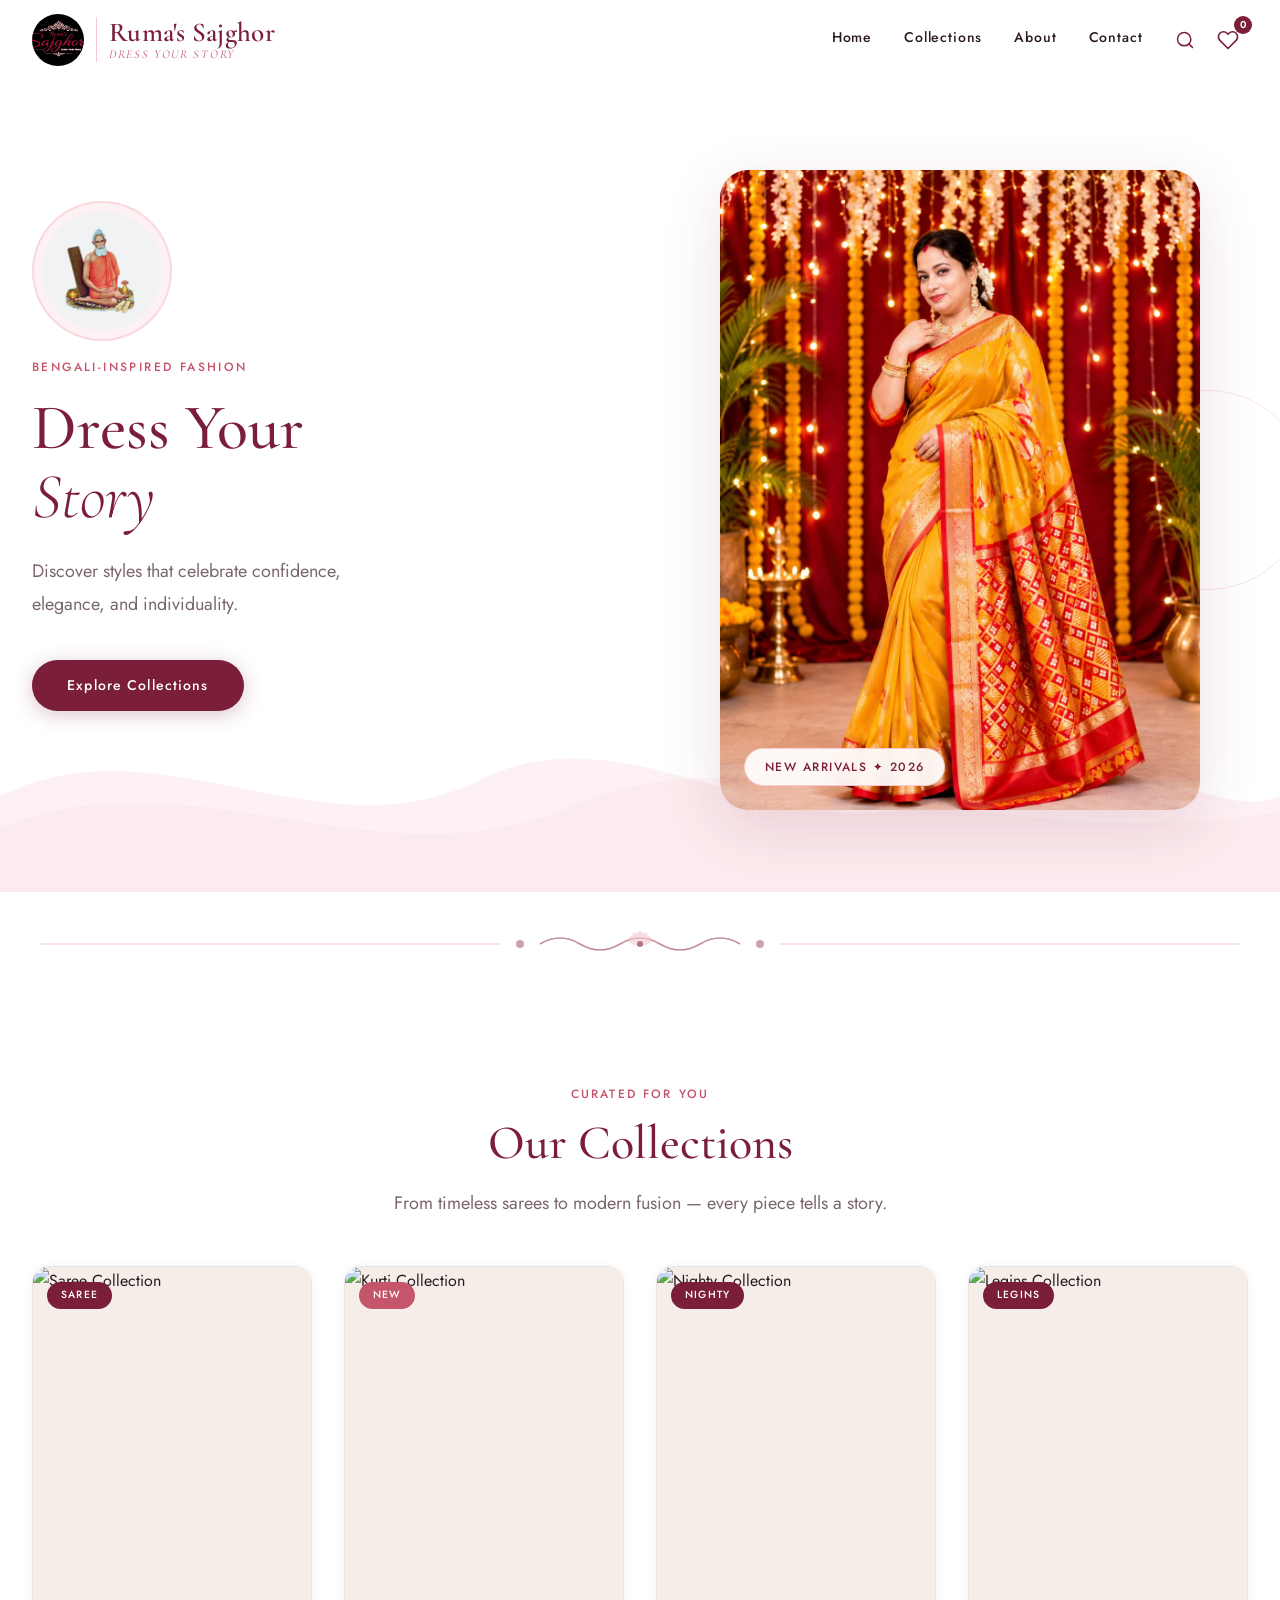
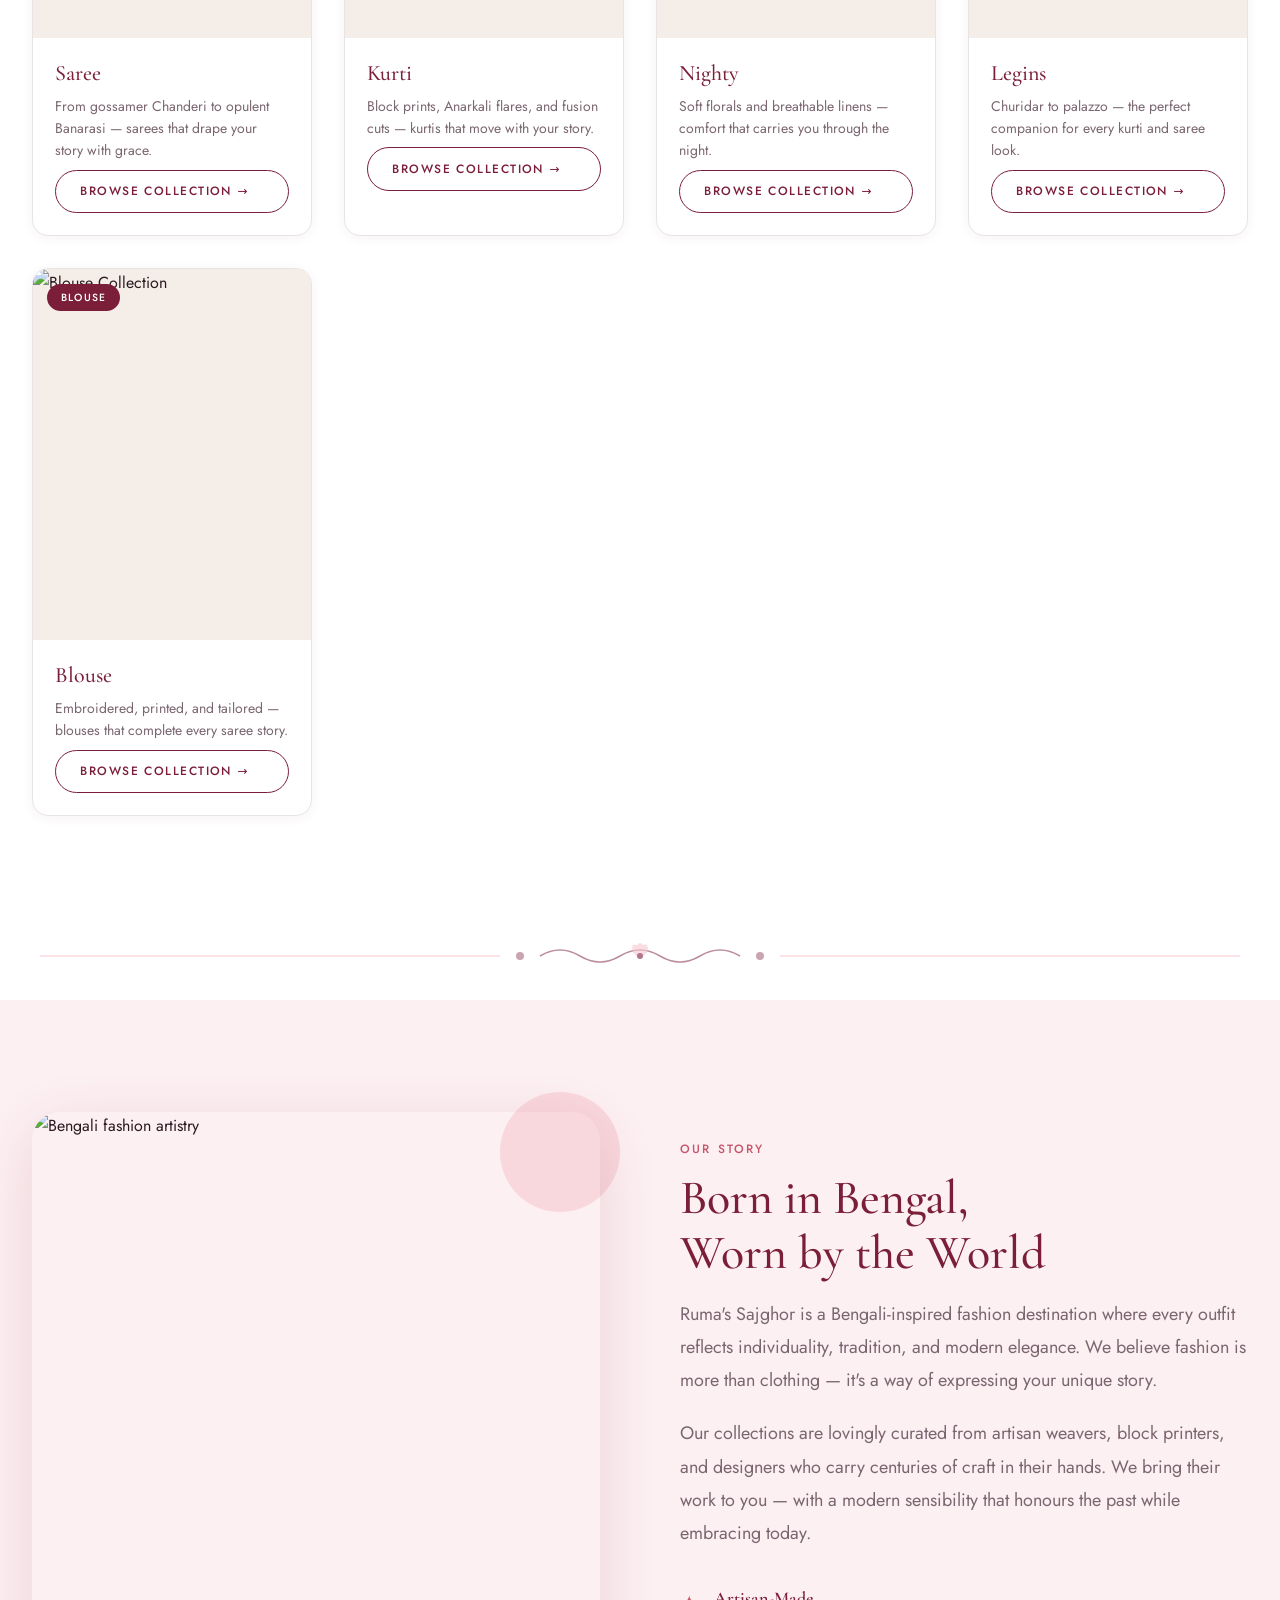
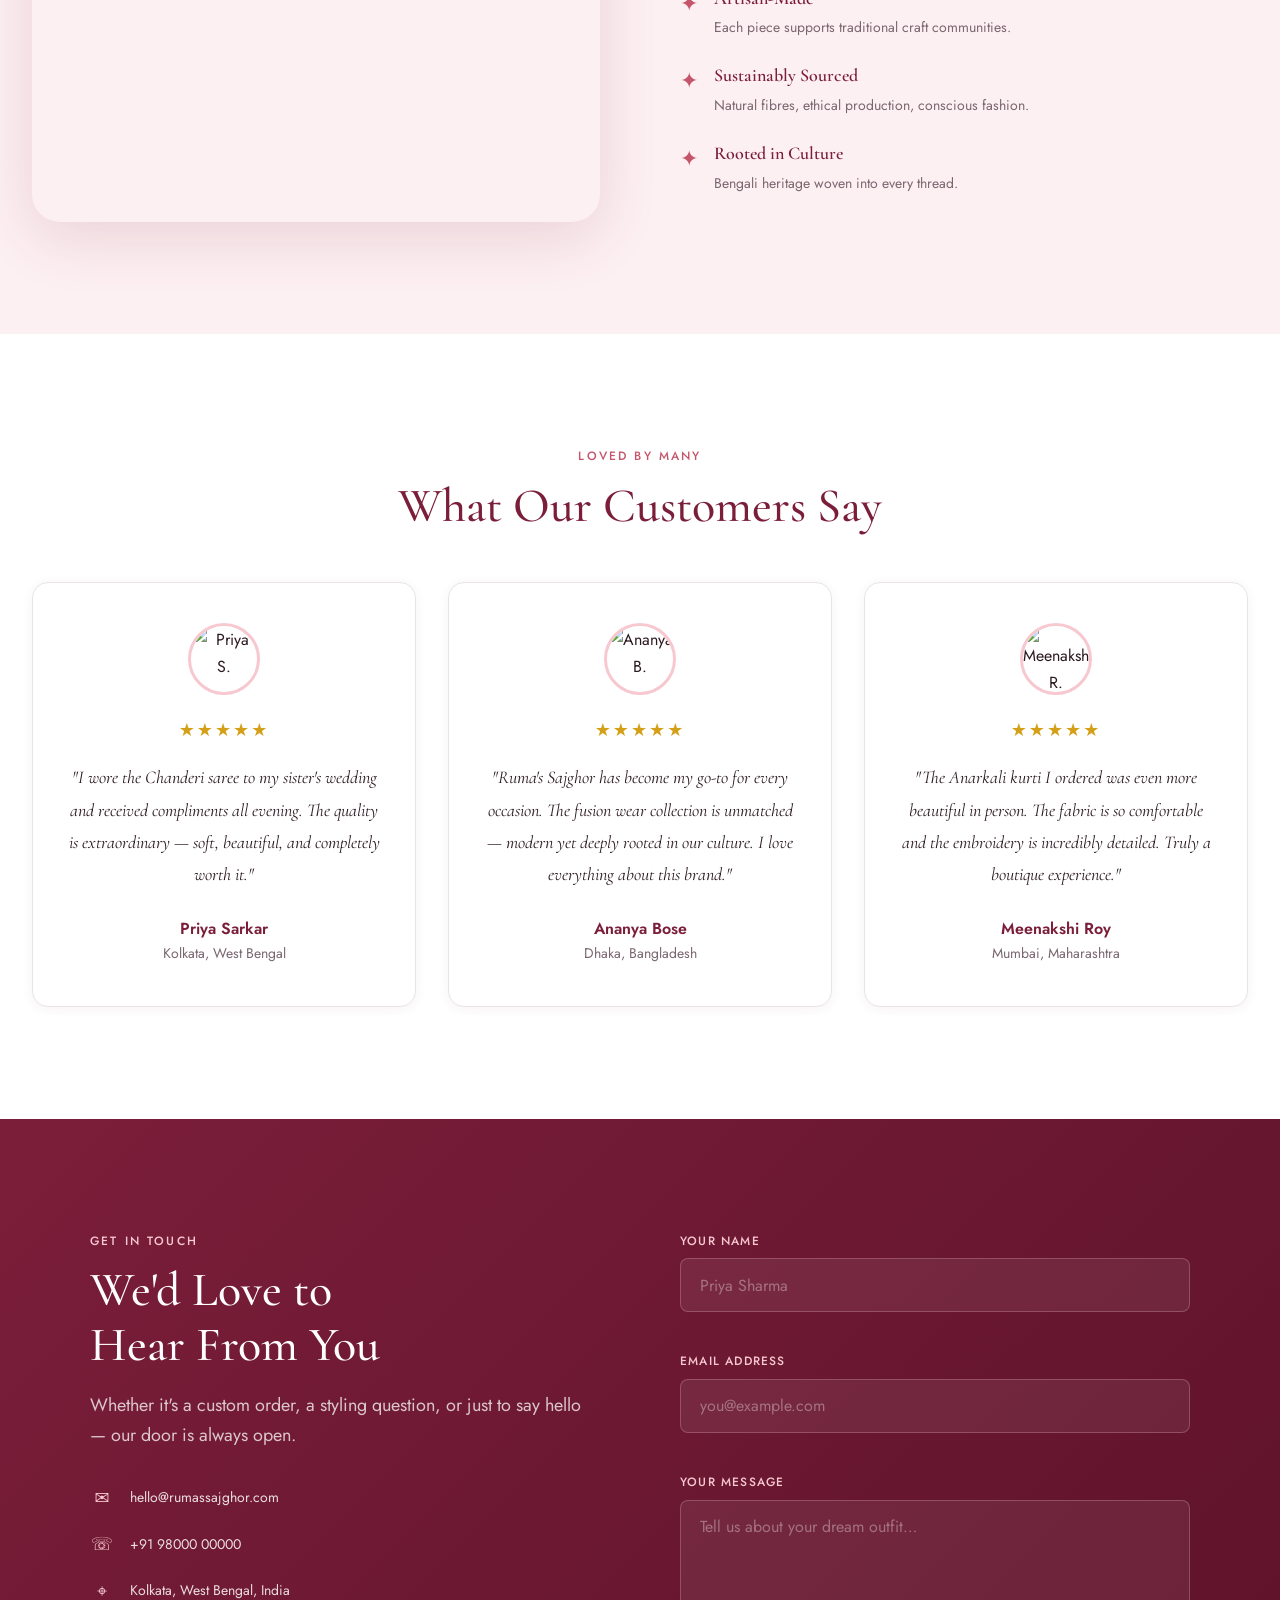
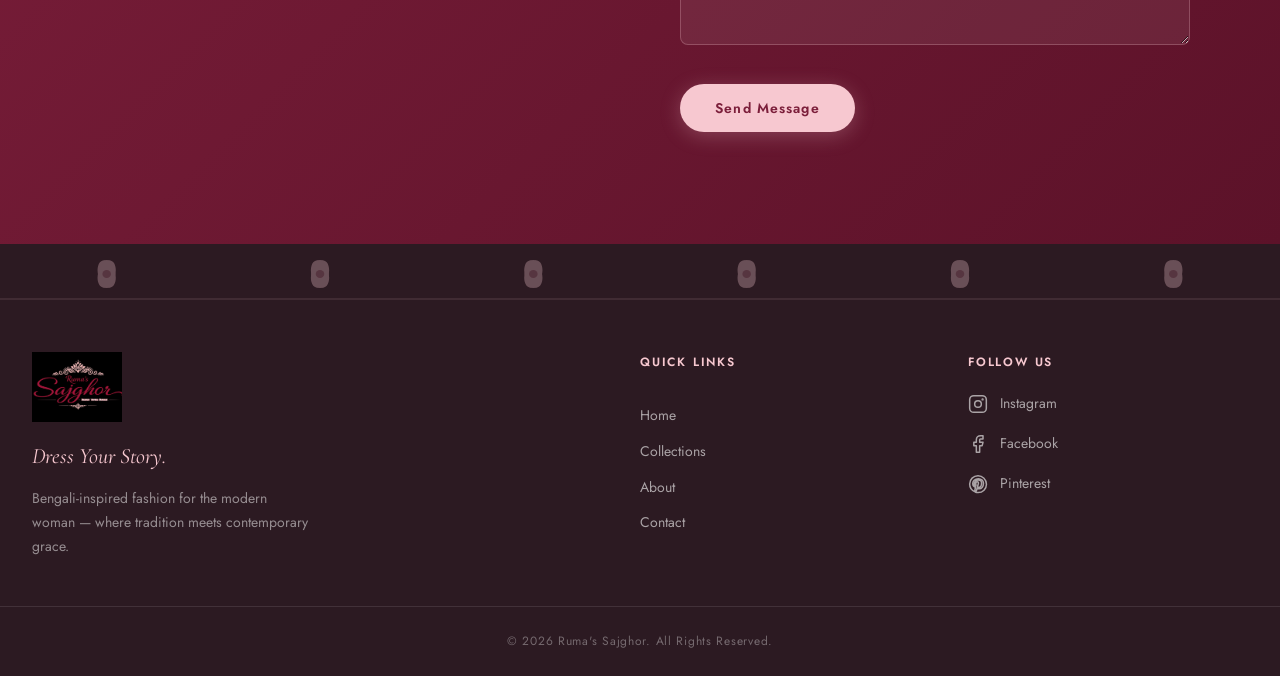
==== commit 6a867ebb: "Add baba.png and animated deity image in hero" ====
--- a/index.html
+++ b/index.html
@@ -214,7 +214,43 @@
       </svg>
     </div>
 
-    <div class="hero-content fade-in">
+    <div class="hero-content fade-in" style="margin-top:-60px;">
+      <div class="hero-deity-img" style="display:flex;justify-content:flex-start;margin-bottom:1rem;overflow:visible;">
+        <style>
+          @keyframes deityFloat {
+            0%   { transform: translateY(0px) scale(1); box-shadow: 0 8px 30px rgba(123,30,58,0.18); }
+            50%  { transform: translateY(-10px) scale(1.03); box-shadow: 0 18px 40px rgba(123,30,58,0.28); }
+            100% { transform: translateY(0px) scale(1); box-shadow: 0 8px 30px rgba(123,30,58,0.18); }
+          }
+          @keyframes deityGlow {
+            0%,100% { background: rgba(247,200,208,0.25); }
+            50%      { background: rgba(247,200,208,0.55); }
+          }
+          .deity-img-wrap {
+            width: 140px; height: 140px;
+            border-radius: 50%;
+            padding: 8px;
+            background: rgba(247,200,208,0.25);
+            animation: deityFloat 3.5s ease-in-out infinite, deityGlow 3.5s ease-in-out infinite;
+            display: flex; align-items: center; justify-content: center;
+            border: 2px solid rgba(247,200,208,0.6);
+            flex-shrink: 0;
+          }
+          .deity-img-wrap img {
+            width: 100%; height: 100%;
+            object-fit: contain;
+            border-radius: 50%;
+          }
+          @media (max-width: 768px) {
+            .deity-img-wrap { width: 110px; height: 110px; }
+            .hero-content { margin-top: 0 !important; }
+            .hero-deity-img { justify-content: center !important; }
+          }
+        </style>
+        <div class="deity-img-wrap">
+          <img src="baba.png" alt="Deity Blessing" />
+        </div>
+      </div>
       <p class="hero-eyebrow">Bengali-Inspired Fashion</p>
       <h1 class="hero-title">Dress Your<br /><em>Story</em></h1>
       <p class="hero-sub">Discover styles that celebrate confidence,<br />elegance, and individuality.</p>
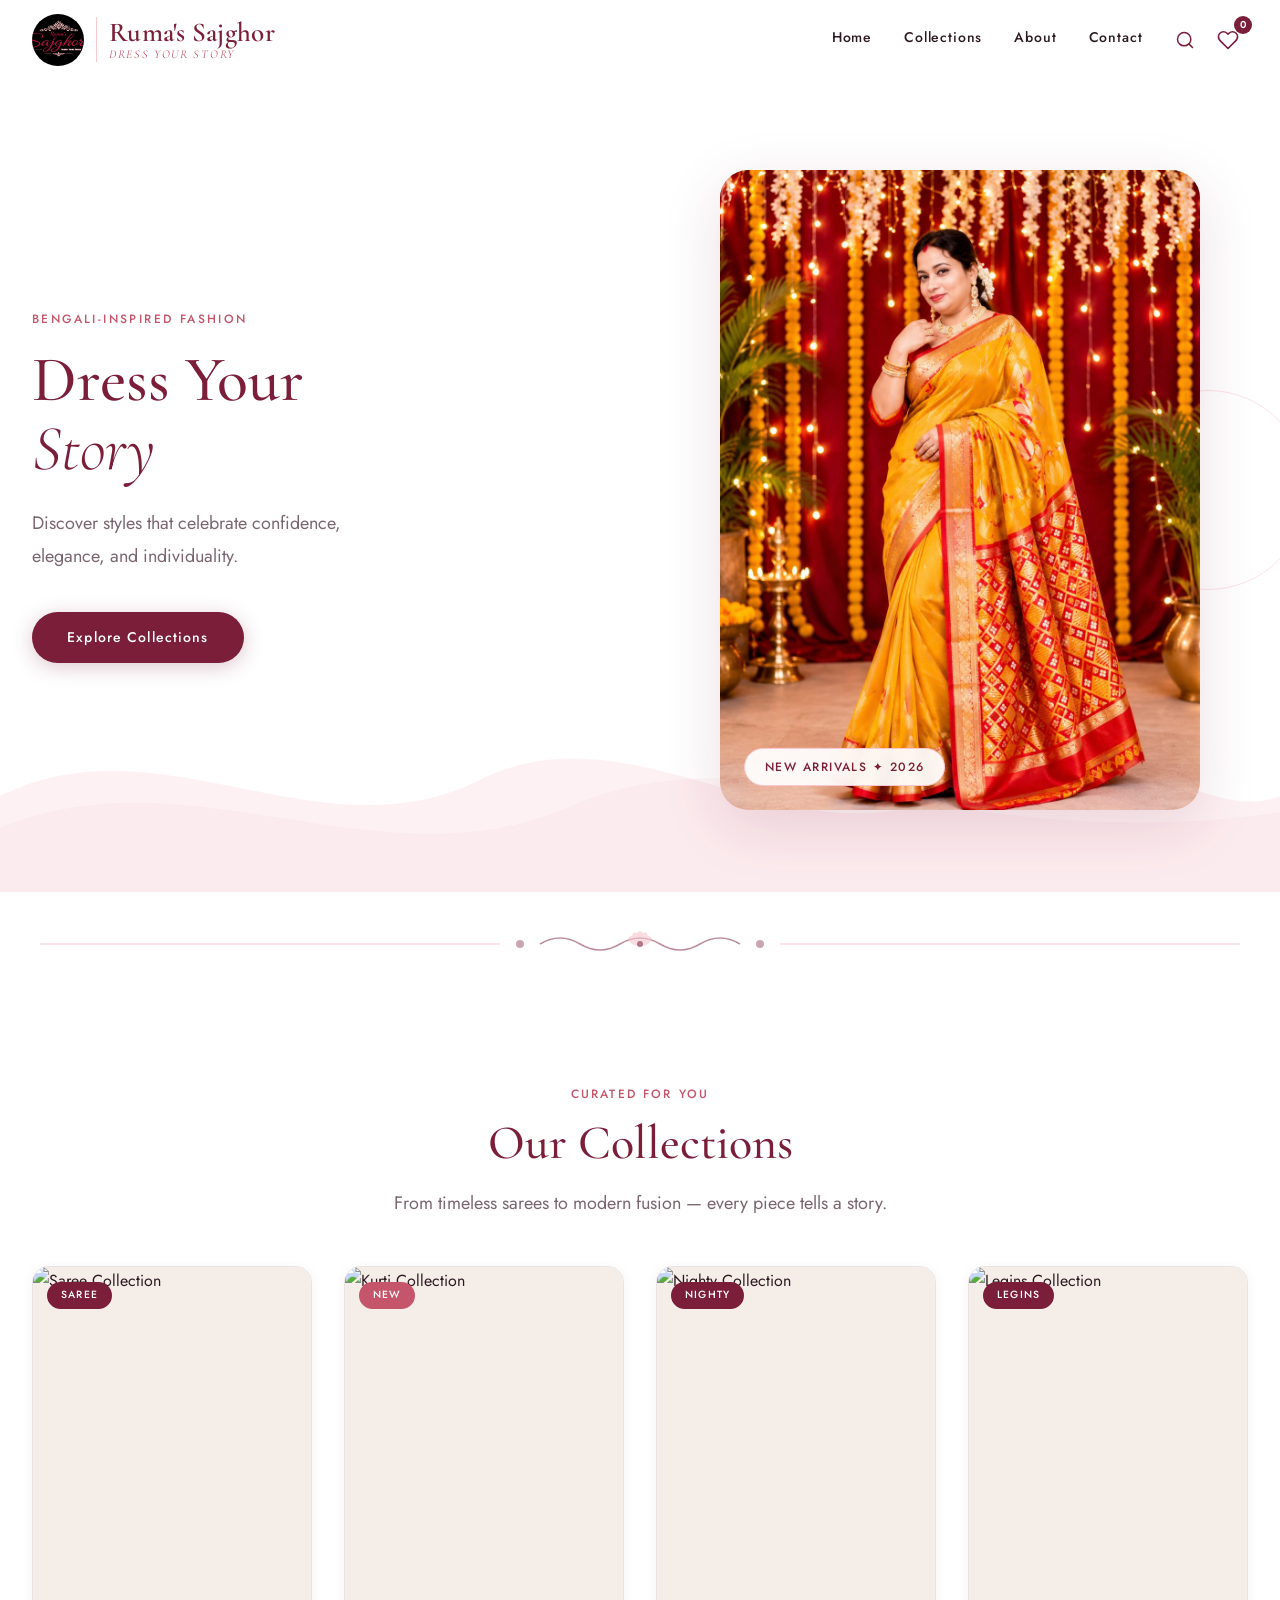
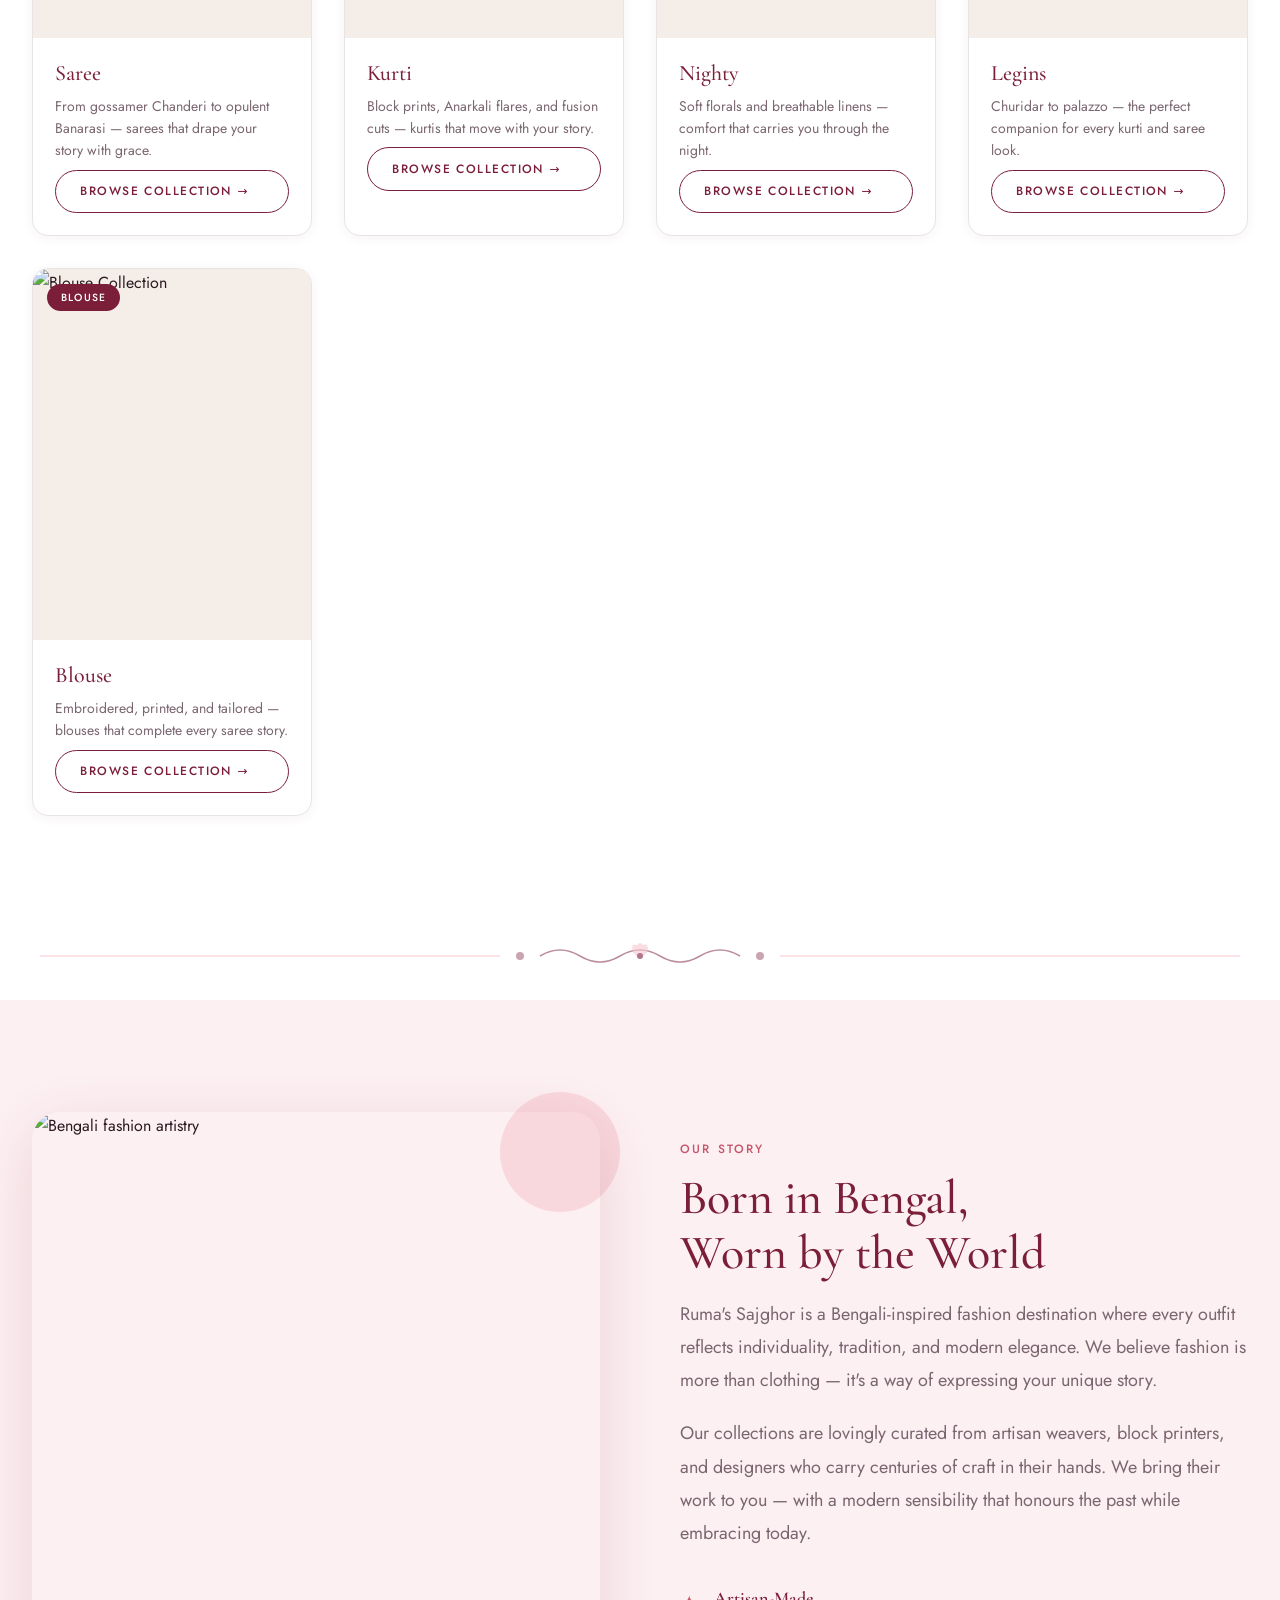
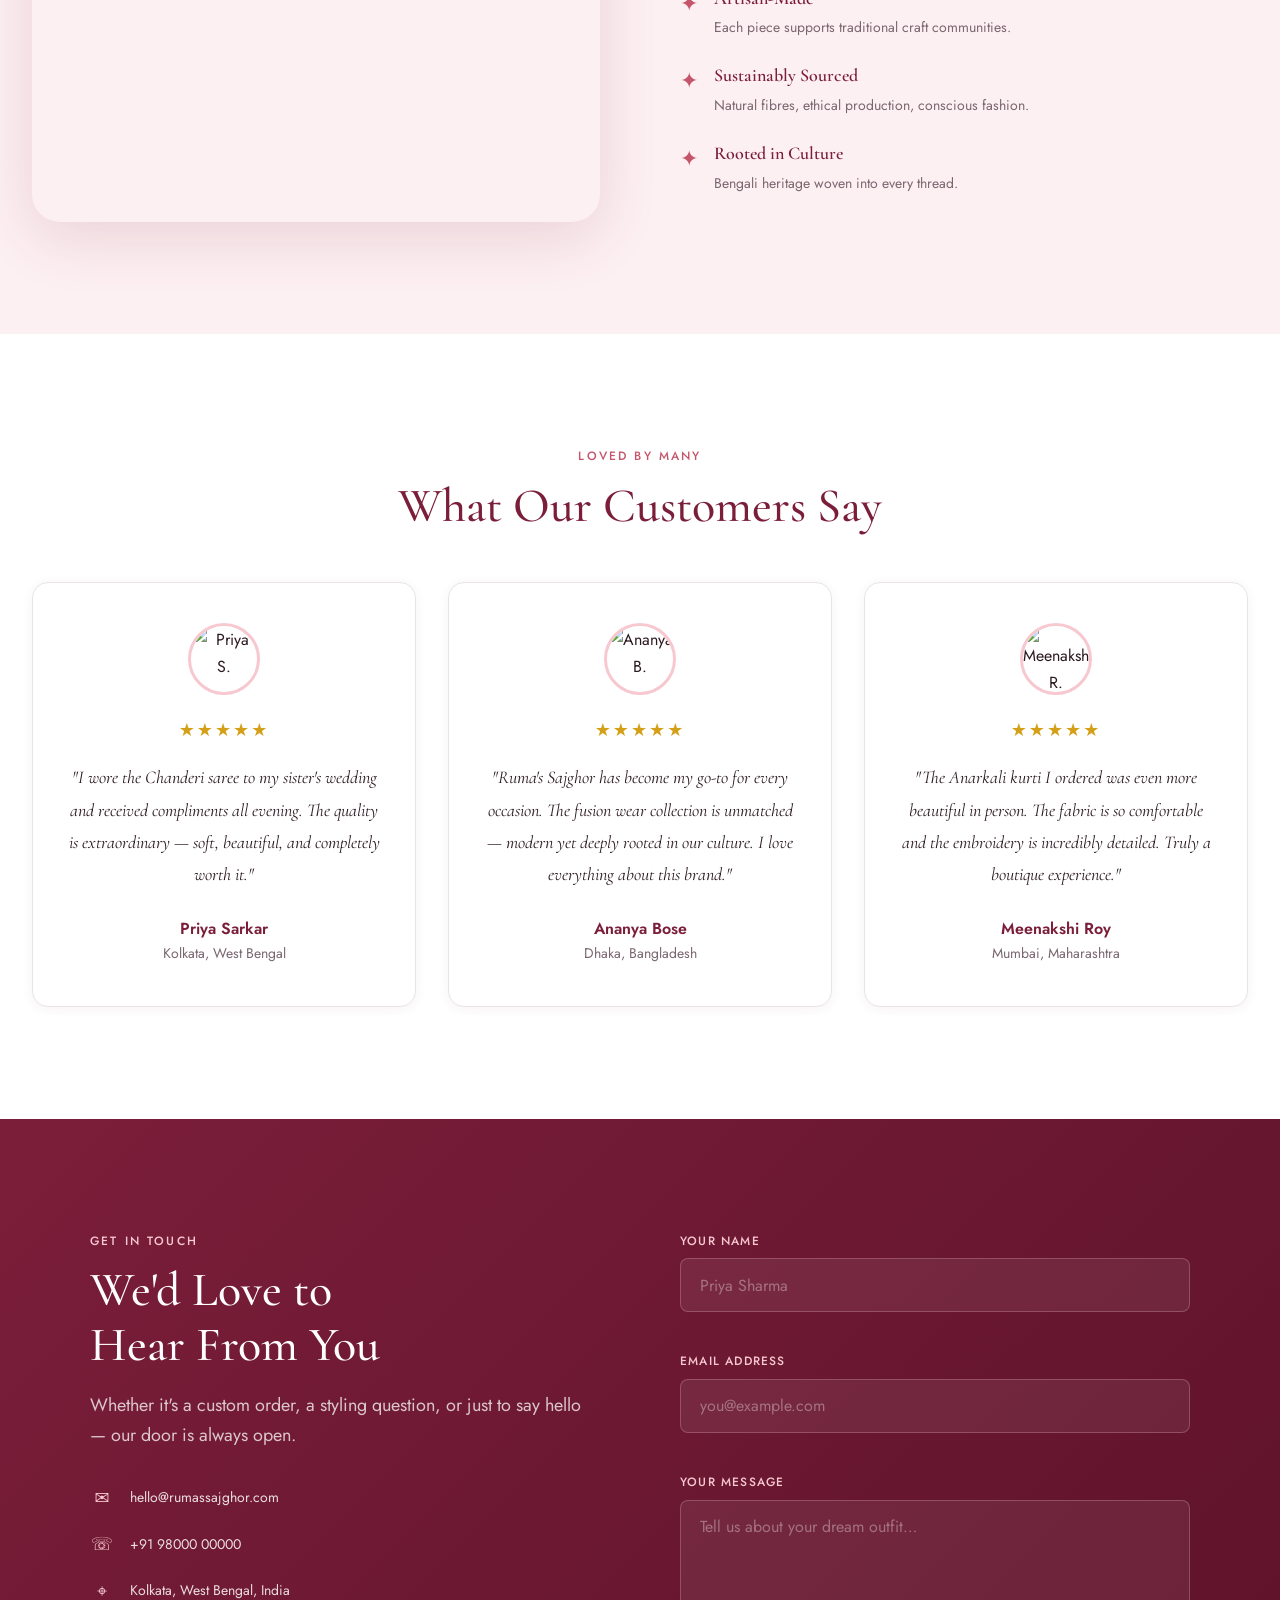
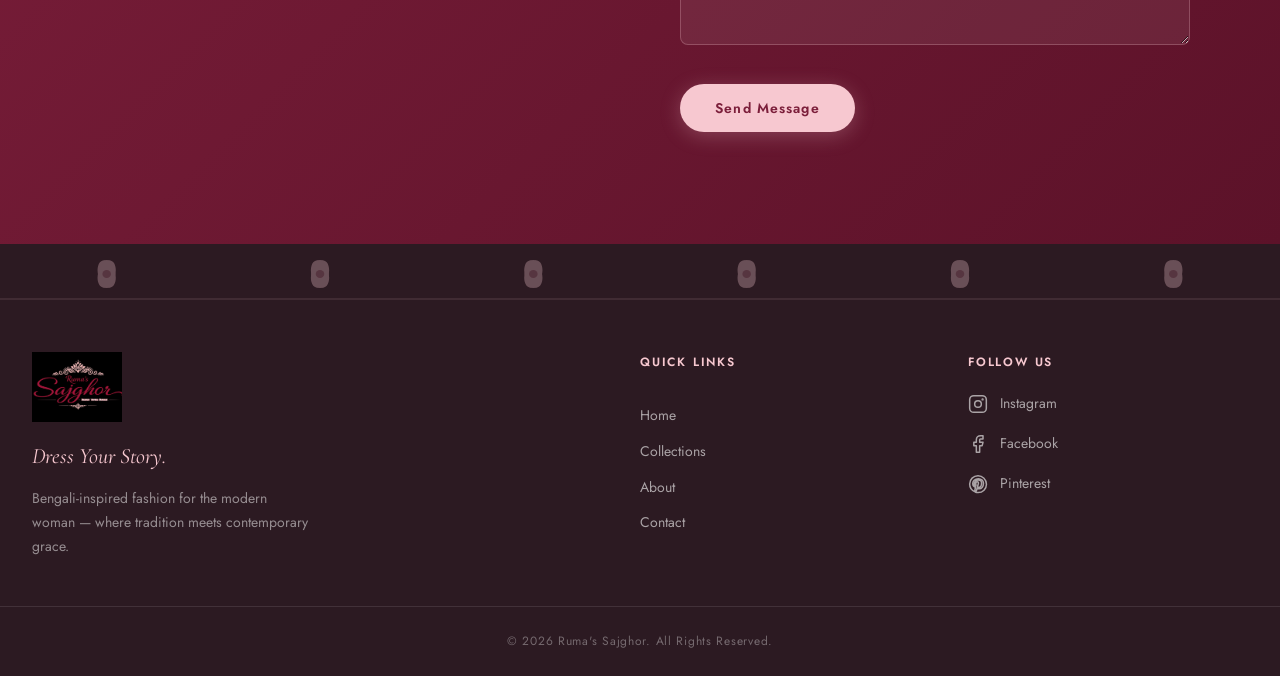
==== commit 174f47ba: "Refactor hero content by removing deity image section Removed deity image section and associated sty" ====
--- a/index.html
+++ b/index.html
@@ -214,43 +214,7 @@
       </svg>
     </div>
 
-    <div class="hero-content fade-in" style="margin-top:-60px;">
-      <div class="hero-deity-img" style="display:flex;justify-content:flex-start;margin-bottom:1rem;overflow:visible;">
-        <style>
-          @keyframes deityFloat {
-            0%   { transform: translateY(0px) scale(1); box-shadow: 0 8px 30px rgba(123,30,58,0.18); }
-            50%  { transform: translateY(-10px) scale(1.03); box-shadow: 0 18px 40px rgba(123,30,58,0.28); }
-            100% { transform: translateY(0px) scale(1); box-shadow: 0 8px 30px rgba(123,30,58,0.18); }
-          }
-          @keyframes deityGlow {
-            0%,100% { background: rgba(247,200,208,0.25); }
-            50%      { background: rgba(247,200,208,0.55); }
-          }
-          .deity-img-wrap {
-            width: 140px; height: 140px;
-            border-radius: 50%;
-            padding: 8px;
-            background: rgba(247,200,208,0.25);
-            animation: deityFloat 3.5s ease-in-out infinite, deityGlow 3.5s ease-in-out infinite;
-            display: flex; align-items: center; justify-content: center;
-            border: 2px solid rgba(247,200,208,0.6);
-            flex-shrink: 0;
-          }
-          .deity-img-wrap img {
-            width: 100%; height: 100%;
-            object-fit: contain;
-            border-radius: 50%;
-          }
-          @media (max-width: 768px) {
-            .deity-img-wrap { width: 110px; height: 110px; }
-            .hero-content { margin-top: 0 !important; }
-            .hero-deity-img { justify-content: center !important; }
-          }
-        </style>
-        <div class="deity-img-wrap">
-          <img src="baba.png" alt="Deity Blessing" />
-        </div>
-      </div>
+    <div class="hero-content fade-in">
       <p class="hero-eyebrow">Bengali-Inspired Fashion</p>
       <h1 class="hero-title">Dress Your<br /><em>Story</em></h1>
       <p class="hero-sub">Discover styles that celebrate confidence,<br />elegance, and individuality.</p>
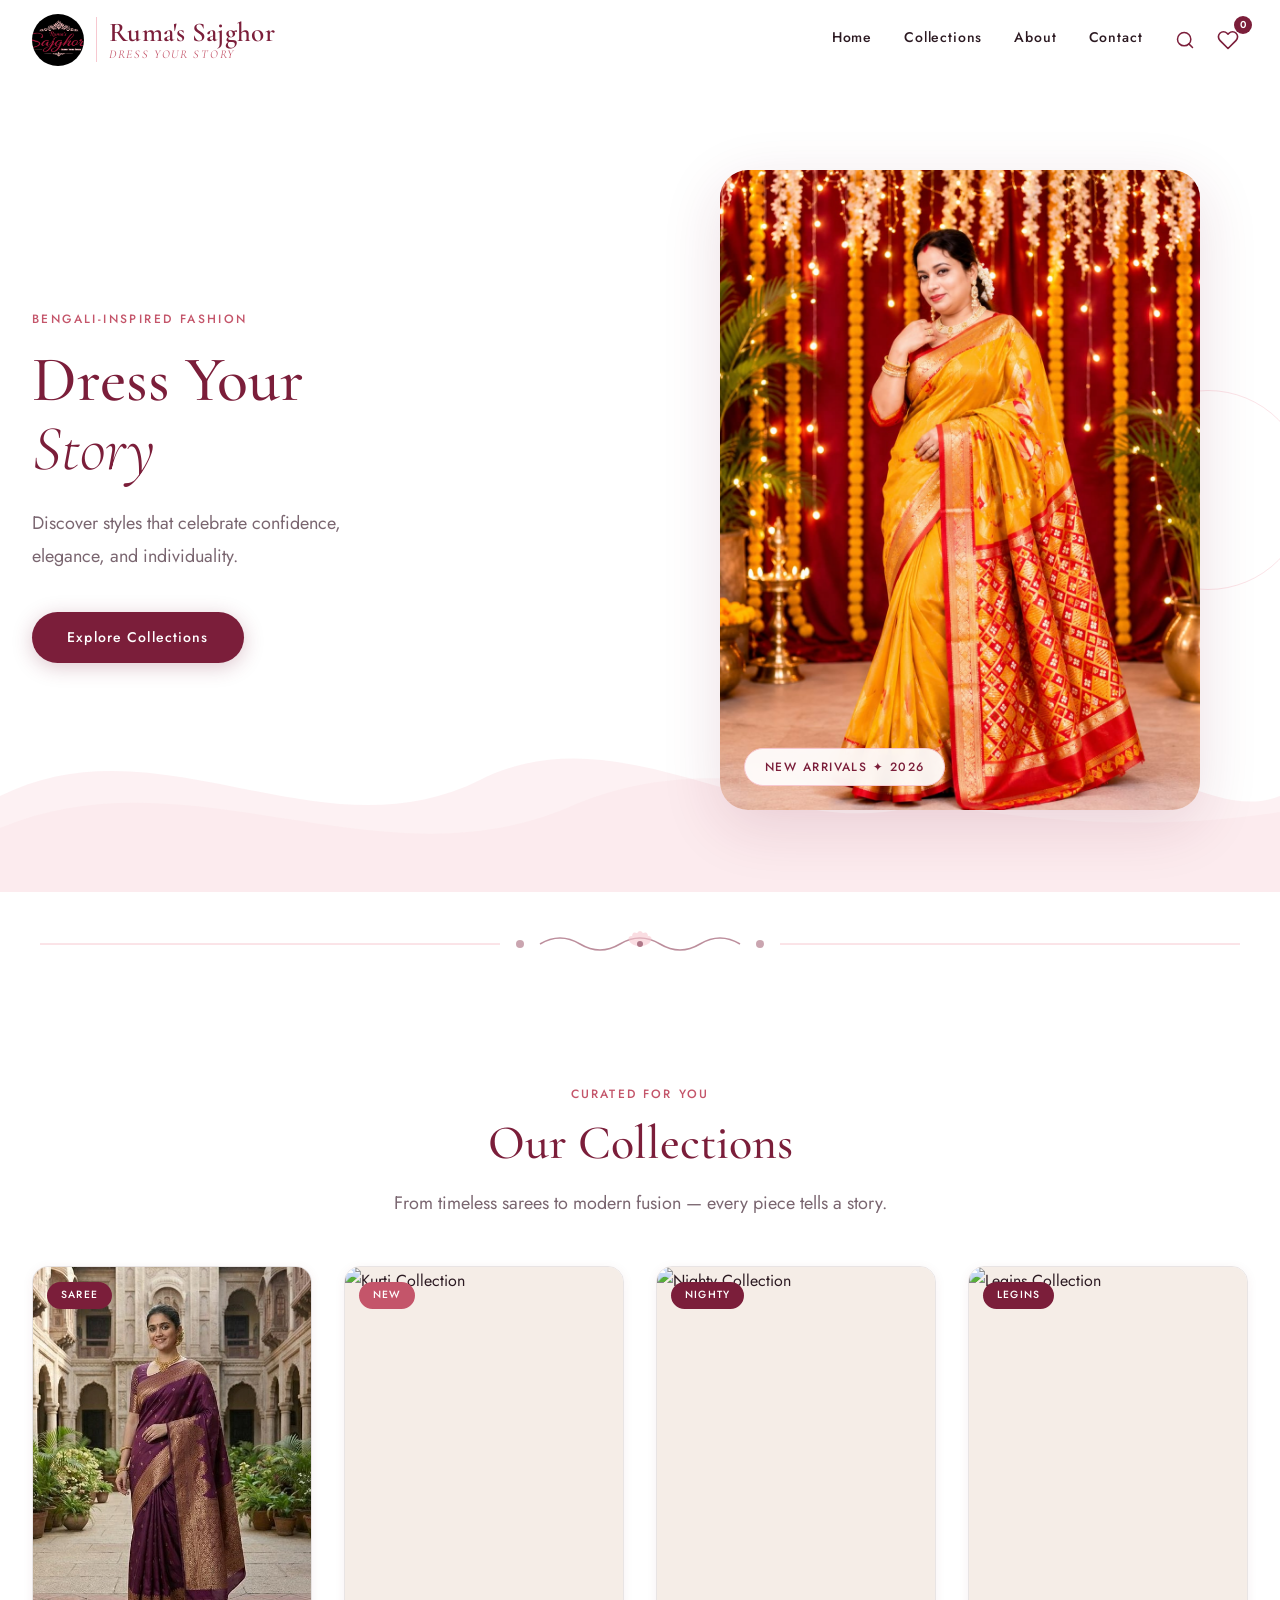
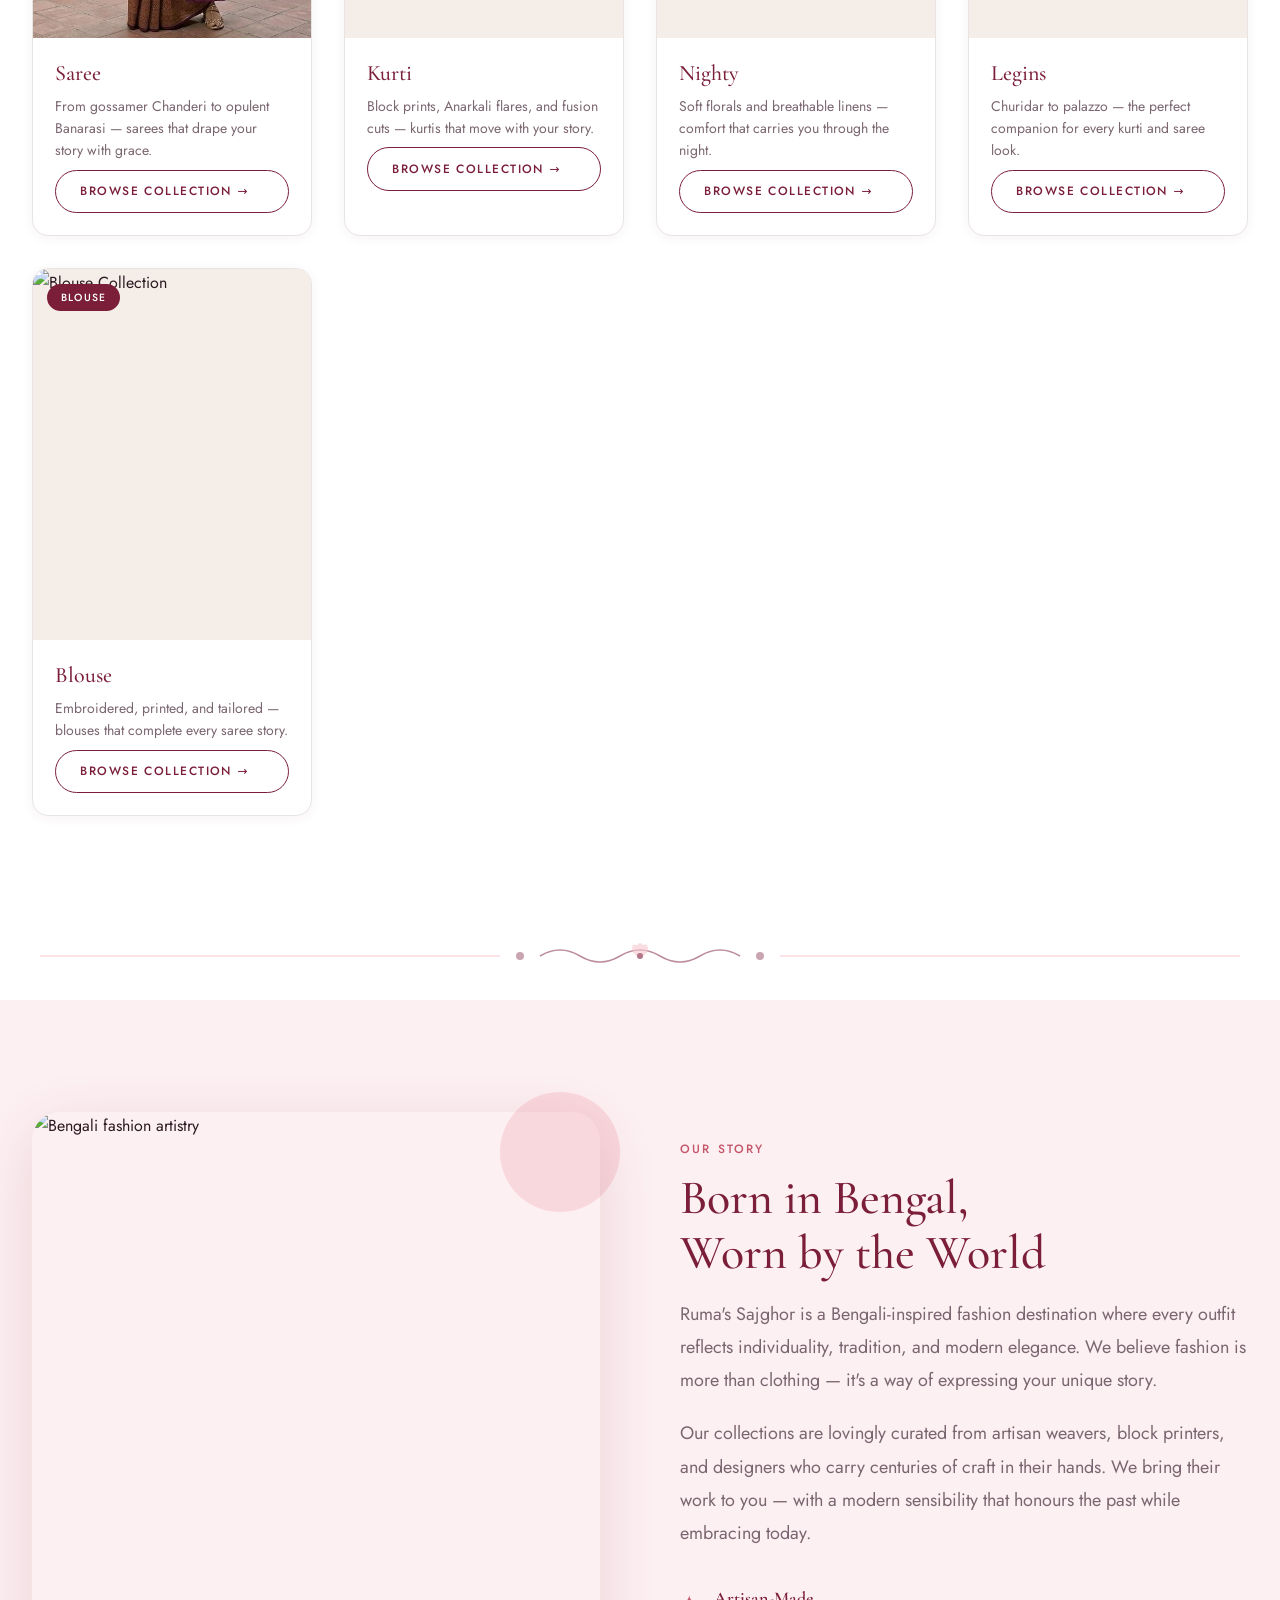
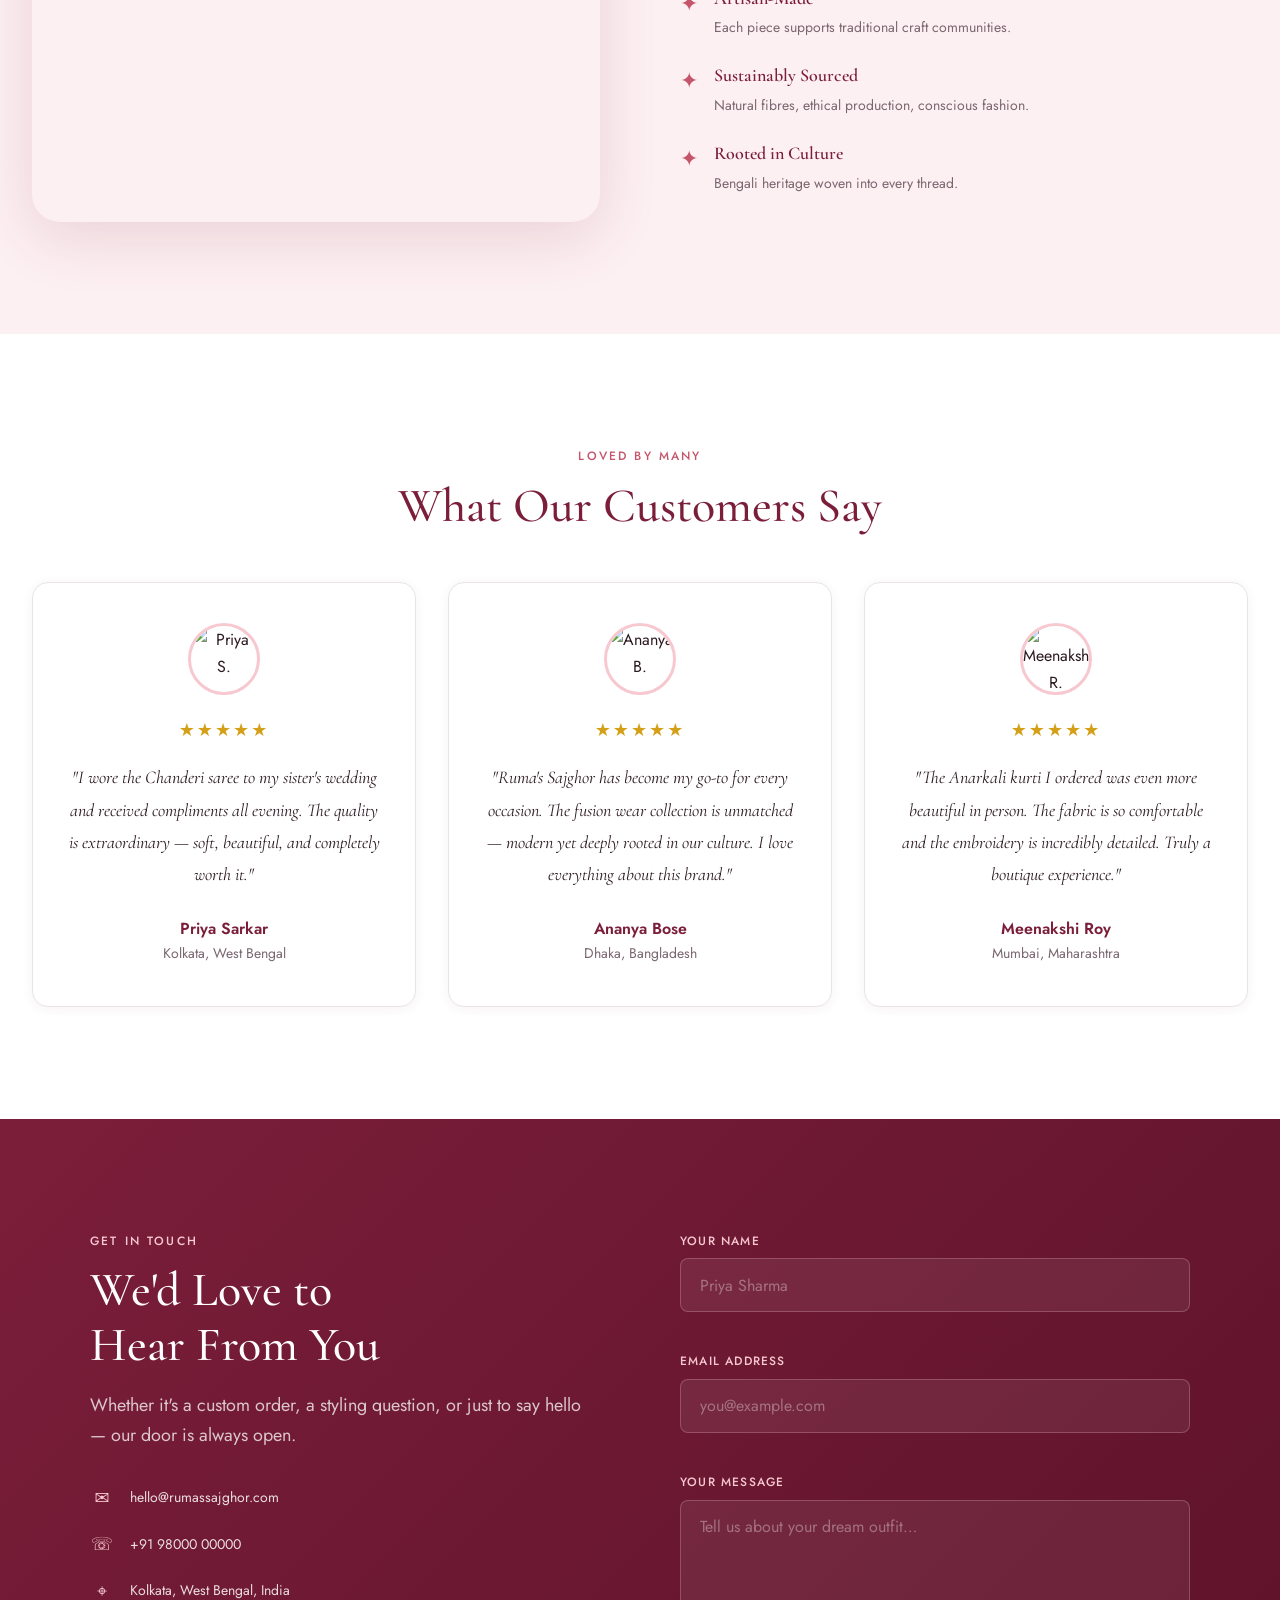
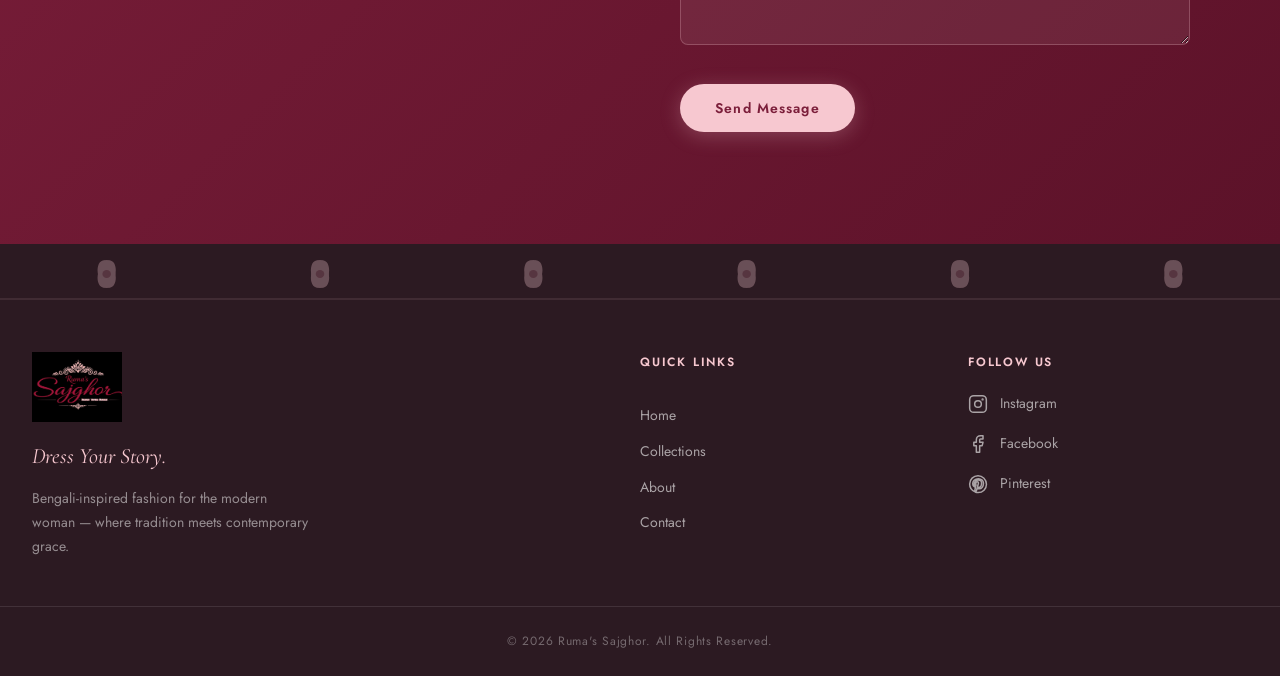
==== commit bc0337ee: "Updated index, saree, and kurti pages" ====
--- a/index.html
+++ b/index.html
@@ -271,7 +271,7 @@
       <article class="product-card fade-in">
         <a href="saree.html" class="cat-card-link" aria-label="Browse Saree collection">
           <div class="card-img-wrap">
-            <img src="https://images.unsplash.com/photo-1610030469983-98e550d6193c?w=500&auto=format&fit=crop&q=75" alt="Saree Collection" loading="lazy" />
+            <img src="saree_pic\Rich purple Banarasi silk saree.jpeg" alt="Saree Collection" loading="lazy" />
             <span class="category-badge">Saree</span>
           </div>
           <div class="card-body">
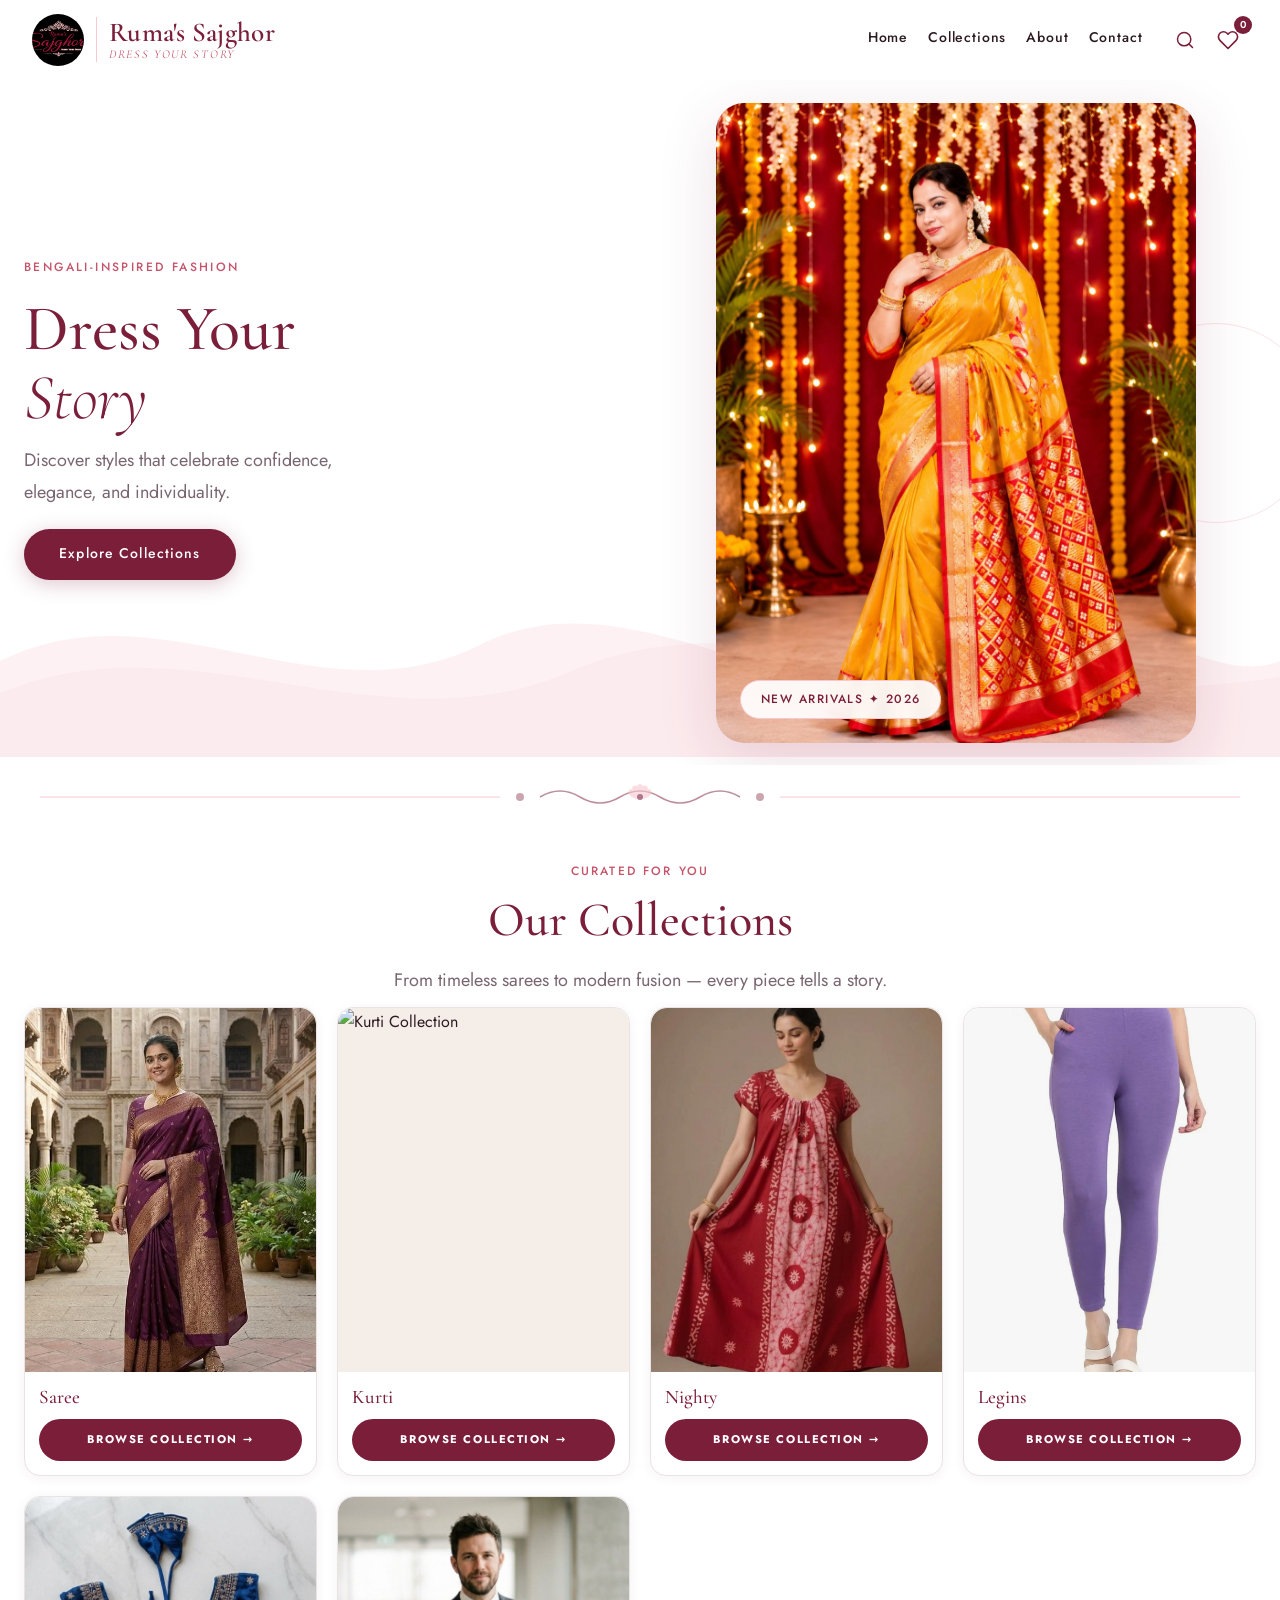
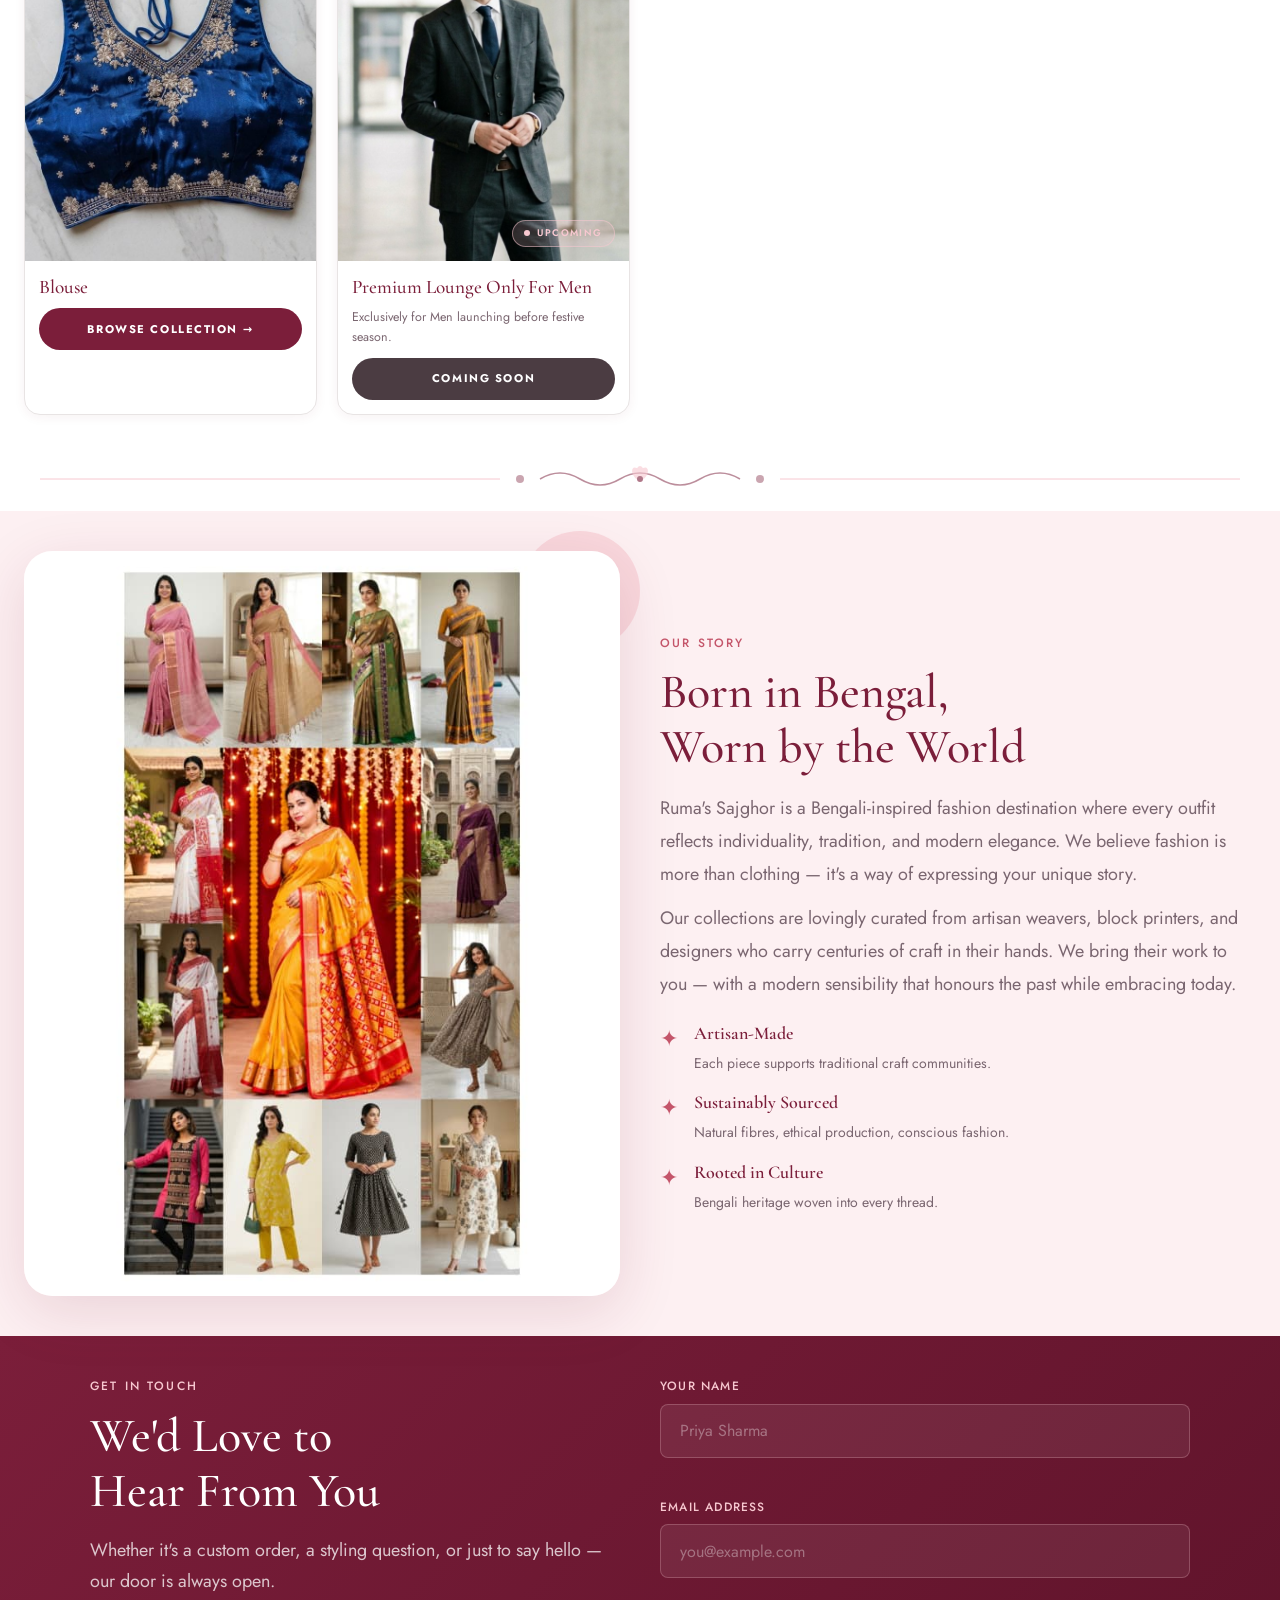
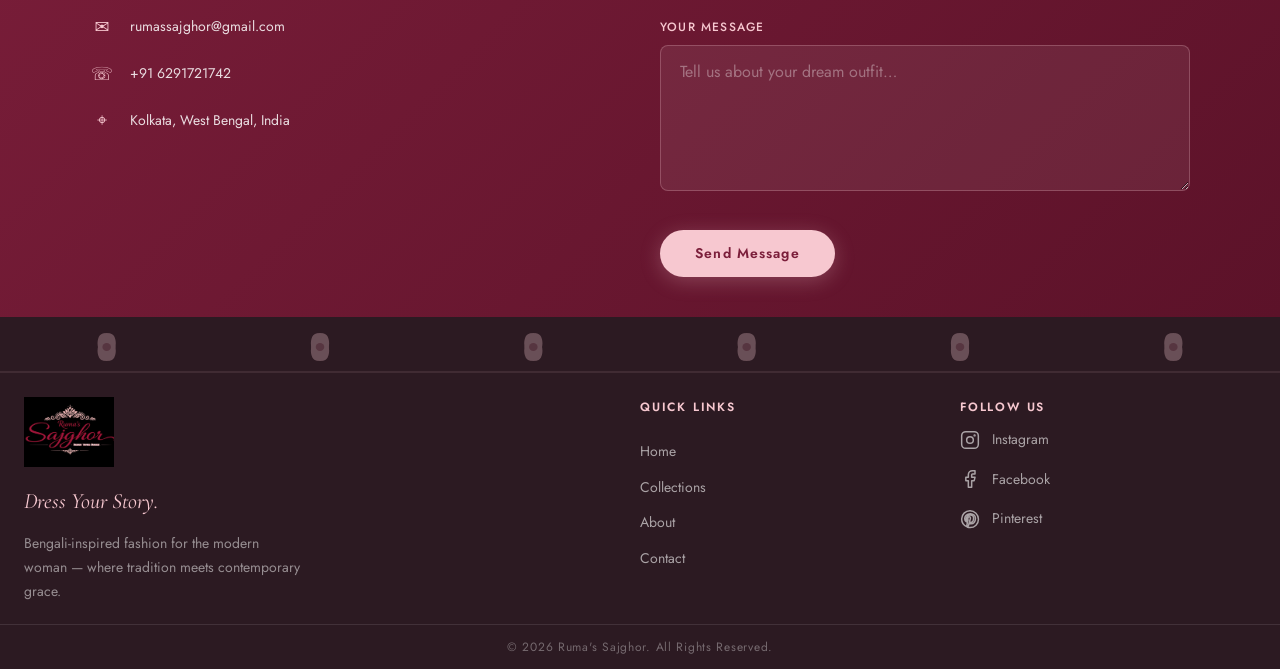
==== commit 3153cee6: "describe what you changed" ====
--- a/index.html
+++ b/index.html
@@ -276,8 +276,8 @@
           </div>
           <div class="card-body">
             <h3 class="card-name">Saree</h3>
-            <p class="card-desc">From gossamer Chanderi to opulent Banarasi — sarees that drape your story with grace.</p>
-            <span class="btn btn-outline" style="display:inline-block;pointer-events:none;">Browse Collection &rarr;</span>
+            
+            <span class="cat-browse-btn">BROWSE COLLECTION →</span>
           </div>
         </a>
       </article>
@@ -291,8 +291,8 @@
           </div>
           <div class="card-body">
             <h3 class="card-name">Kurti</h3>
-            <p class="card-desc">Block prints, Anarkali flares, and fusion cuts — kurtis that move with your story.</p>
-            <span class="btn btn-outline" style="display:inline-block;pointer-events:none;">Browse Collection &rarr;</span>
+          
+            <span class="cat-browse-btn">BROWSE COLLECTION →</span>
           </div>
         </a>
       </article>
@@ -301,13 +301,13 @@
       <article class="product-card fade-in">
         <a href="nighty.html" class="cat-card-link" aria-label="Browse Nighty collection">
           <div class="card-img-wrap">
-            <img src="https://images.unsplash.com/photo-1515886657613-9f3515b0c78f?w=500&auto=format&fit=crop&q=75" alt="Nighty Collection" loading="lazy" />
+            <img src="Nighty\main.jpeg" alt="Nighty Collection" loading="lazy" />
             <span class="category-badge">Nighty</span>
           </div>
           <div class="card-body">
             <h3 class="card-name">Nighty</h3>
-            <p class="card-desc">Soft florals and breathable linens — comfort that carries you through the night.</p>
-            <span class="btn btn-outline" style="display:inline-block;pointer-events:none;">Browse Collection &rarr;</span>
+          
+            <span class="cat-browse-btn">BROWSE COLLECTION →</span>
           </div>
         </a>
       </article>
@@ -316,13 +316,13 @@
       <article class="product-card fade-in">
         <a href="legins.html" class="cat-card-link" aria-label="Browse Legins collection">
           <div class="card-img-wrap">
-            <img src="https://images.unsplash.com/photo-1542295669297-4d1bf571f8d4?w=500&auto=format&fit=crop&q=75" alt="Legins Collection" loading="lazy" />
+            <img src="Leggings\main.jpeg" alt="Legins Collection" loading="lazy" />
             <span class="category-badge">Legins</span>
           </div>
           <div class="card-body">
             <h3 class="card-name">Legins</h3>
-            <p class="card-desc">Churidar to palazzo — the perfect companion for every kurti and saree look.</p>
-            <span class="btn btn-outline" style="display:inline-block;pointer-events:none;">Browse Collection &rarr;</span>
+         
+            <span class="cat-browse-btn">BROWSE COLLECTION →</span>
           </div>
         </a>
       </article>
@@ -331,33 +331,143 @@
       <article class="product-card fade-in">
         <a href="blouse.html" class="cat-card-link" aria-label="Browse Blouse collection">
           <div class="card-img-wrap">
-            <img src="https://images.unsplash.com/photo-1558769132-cb1aea458c5e?w=500&auto=format&fit=crop&q=75" alt="Blouse Collection" loading="lazy" />
+            <img src="Blouse\main.jpeg" alt="Blouse Collection" loading="lazy" />
             <span class="category-badge">Blouse</span>
           </div>
           <div class="card-body">
             <h3 class="card-name">Blouse</h3>
-            <p class="card-desc">Embroidered, printed, and tailored — blouses that complete every saree story.</p>
-            <span class="btn btn-outline" style="display:inline-block;pointer-events:none;">Browse Collection &rarr;</span>
+            <span class="cat-browse-btn">BROWSE COLLECTION →</span>
           </div>
         </a>
       </article>
 
+      <!-- Premium Lounge – Men -->
+      <article class="product-card fade-in">
+        <div class="card-img-wrap lounge-card-img">
+          <img src="Men/main.jpeg" alt="Premium Lounge – Men's Collection" loading="lazy" />
+          <span class="category-badge" style="background:var(--clr-text);">Men</span>
+          <span class="lounge-upcoming-tag">Upcoming</span>
+        </div>
+        <div class="card-body">
+          <h3 class="card-name">Premium Lounge Only For Men</h3>
+          <p class="card-desc" style="font-size:0.78rem;">Exclusively for Men launching  before festive season.</p>
+          <span class="cat-browse-btn lounge-coming-btn">COMING SOON </span>
+        </div>
+      </article>
+
     </div>
 
     <style>
-      /* Category card links — full-card clickable */
+      /* ── Category Cards ── */
       .cat-card-link {
-        display: block;
+        display: flex;
+        flex-direction: column;
         text-decoration: none;
         color: inherit;
         height: 100%;
       }
-      .cat-card-link:hover .card-name { color: var(--clr-maroon); }
-      .cat-card-link:hover .btn-outline {
+
+      /* Remove the old badge from image overlay */
+      #productsGrid .category-badge { display: none; }
+
+      /* Image fills top, square-ish crop */
+      #productsGrid .card-img-wrap {
+        aspect-ratio: 4/5;
+        border-radius: var(--radius-md) var(--radius-md) 0 0;
+        overflow: hidden;
+        background: var(--clr-beige);
+        flex-shrink: 0;
+      }
+      #productsGrid .card-img-wrap img {
+        width: 100%; height: 100%;
+        object-fit: cover;
+        transition: transform 0.5s ease;
+      }
+      .cat-card-link:hover .card-img-wrap img { transform: scale(1.05); }
+
+      /* Card body — name + button, no gap clutter */
+      #productsGrid .card-body {
+        padding: 0.9rem 0.9rem 0.9rem;
+        display: flex;
+        flex-direction: column;
+        gap: 0.6rem;
+        flex: 1;
+      }
+
+      /* Category name — maroon, display font */
+      #productsGrid .card-name {
+        font-family: var(--ff-display);
+        font-size: 1.2rem;
+        font-weight: 500;
+        color: var(--clr-maroon);
+        margin: 0;
+      }
+
+      /* Full-width solid pill button */
+      .cat-browse-btn {
+        display: block;
+        width: 100%;
+        text-align: center;
         background: var(--clr-maroon);
-        color: var(--clr-white);
-        border-color: var(--clr-maroon);
-      }
+        color: #fff;
+        font-family: var(--ff-body);
+        font-size: 0.7rem;
+        font-weight: 700;
+        letter-spacing: 0.14em;
+        text-transform: uppercase;
+        padding: 0.72rem 1rem;
+        border-radius: 50px;
+        transition: background var(--transition);
+        pointer-events: none;
+      }
+      .cat-card-link:hover .cat-browse-btn {
+        background: var(--clr-maroon-dk);
+      }
+
+      /* Premium Lounge card */
+      .lounge-card-img { position: relative; }
+      .lounge-img-placeholder {
+        width: 100%; height: 100%;
+        background: linear-gradient(135deg, #1a0a12 0%, #2C1A22 60%, #3d1228 100%);
+        display: flex;
+        align-items: center;
+        justify-content: center;
+      }
+      .lounge-placeholder-icon { font-size: 4rem; opacity: 0.6; }
+      .lounge-upcoming-tag {
+        position: absolute;
+        bottom: 0.9rem;
+        right: 0.9rem;
+        background: rgba(247,200,208,0.18);
+        border: 1px solid rgba(247,200,208,0.5);
+        color: #F7C8D0;
+        font-size: 0.6rem;
+        font-weight: 600;
+        letter-spacing: 0.14em;
+        text-transform: uppercase;
+        padding: 0.28rem 0.7rem;
+        border-radius: 20px;
+        display: flex;
+        align-items: center;
+        gap: 0.4rem;
+      }
+      .lounge-upcoming-tag::before {
+        content: '';
+        width: 6px; height: 6px;
+        background: #F7C8D0;
+        border-radius: 50%;
+        animation: pulseDot 1.6s ease-in-out infinite;
+      }
+      @keyframes pulseDot {
+        0%,100% { opacity:1; transform:scale(1); }
+        50% { opacity:0.4; transform:scale(0.7); }
+      }
+      .lounge-coming-btn {
+        background: var(--clr-text) !important;
+        cursor: default;
+        opacity: 0.85;
+      }
+
       #productsGrid { justify-content: center; }
     </style>
   </section>
@@ -384,7 +494,7 @@
     <div class="about-inner">
       <div class="about-visual fade-in" aria-hidden="true">
         <div class="about-img-wrap">
-          <img src="https://images.unsplash.com/photo-1558769132-cb1aea458c5e?w=600&auto=format&fit=crop&q=80" alt="Bengali fashion artistry" loading="lazy" />
+          <img src="Our Story.jpeg" alt="Bengali fashion artistry" loading="lazy" />
         </div>
         <div class="about-deco-dot"></div>
       </div>
@@ -424,47 +534,7 @@
     </div>
   </section>
 
-  <!-- ========== TESTIMONIALS ========== -->
-  <section class="testimonials" aria-label="Customer testimonials">
-    <div class="section-header fade-in">
-      <p class="section-eyebrow">Loved By Many</p>
-      <h2 class="section-title">What Our Customers Say</h2>
-    </div>
-    <div class="testimonials-grid">
-
-      <article class="testimonial-card fade-in">
-        <div class="testi-avatar" aria-hidden="true">
-          <img src="https://images.unsplash.com/photo-1535713875002-d1d0cf377fde?w=80&auto=format&fit=crop&q=75" alt="Priya S." loading="lazy" />
-        </div>
-        <div class="stars" aria-label="5 out of 5 stars">★★★★★</div>
-        <p class="testi-text">"I wore the Chanderi saree to my sister's wedding and received compliments all evening. The quality is extraordinary — soft, beautiful, and completely worth it."</p>
-        <p class="testi-name">Priya Sarkar</p>
-        <p class="testi-loc">Kolkata, West Bengal</p>
-      </article>
-
-      <article class="testimonial-card fade-in">
-        <div class="testi-avatar" aria-hidden="true">
-          <img src="https://images.unsplash.com/photo-1580489944761-15a19d654956?w=80&auto=format&fit=crop&q=75" alt="Ananya B." loading="lazy" />
-        </div>
-        <div class="stars" aria-label="5 out of 5 stars">★★★★★</div>
-        <p class="testi-text">"Ruma's Sajghor has become my go-to for every occasion. The fusion wear collection is unmatched — modern yet deeply rooted in our culture. I love everything about this brand."</p>
-        <p class="testi-name">Ananya Bose</p>
-        <p class="testi-loc">Dhaka, Bangladesh</p>
-      </article>
-
-      <article class="testimonial-card fade-in">
-        <div class="testi-avatar" aria-hidden="true">
-          <img src="https://images.unsplash.com/photo-1567532939604-b6b5b0db2604?w=80&auto=format&fit=crop&q=75" alt="Meenakshi R." loading="lazy" />
-        </div>
-        <div class="stars" aria-label="5 out of 5 stars">★★★★★</div>
-        <p class="testi-text">"The Anarkali kurti I ordered was even more beautiful in person. The fabric is so comfortable and the embroidery is incredibly detailed. Truly a boutique experience."</p>
-        <p class="testi-name">Meenakshi Roy</p>
-        <p class="testi-loc">Mumbai, Maharashtra</p>
-      </article>
-
-    </div>
-  </section>
-
+  
   <!-- ========== CONTACT ========== -->
   <section class="contact" id="contact" aria-label="Contact us">
     <div class="contact-inner">
@@ -475,11 +545,11 @@
         <ul class="contact-details" aria-label="Contact information">
           <li>
             <span class="contact-icon" aria-hidden="true">✉</span>
-            <a href="mailto:hello@rumassajghor.com">hello@rumassajghor.com</a>
+            <a href="mailto:rumassajghor@gmail.com">rumassajghor@gmail.com</a>
           </li>
           <li>
             <span class="contact-icon" aria-hidden="true">☏</span>
-            <a href="tel:+919800000000">+91 98000 00000</a>
+            <a href="tel:+91 6291721742">+91 6291721742</a>
           </li>
           <li>
             <span class="contact-icon" aria-hidden="true">⌖</span>
--- a/style.css
+++ b/style.css
@@ -94,7 +94,7 @@
 .section-header {
   text-align: center;
   padding: 0 1rem;
-  margin-bottom: 3rem;
+  margin-bottom: 0.75rem;
 }
 
 /* ---------- Buttons ---------- */
@@ -164,7 +164,7 @@
 
 /* ---------- Alpana Divider ---------- */
 .alpana-divider {
-  padding: 1.5rem 2rem;
+  padding: 0.75rem 1.25rem;
   overflow: visible;
 }
 .alpana-divider svg { width: 100%; height: 40px; display: block; }
@@ -252,7 +252,7 @@
   display: flex;
   align-items: center;
   justify-content: center;
-  gap: 2rem;
+  gap: 1.25rem;
 }
 
 .nav-link {
@@ -316,16 +316,16 @@
    HERO
    ============================================= */
 .hero {
-  min-height: 100vh;
+  min-height: 85vh;
   padding-top: var(--nav-height);
   display: grid;
   grid-template-columns: 1fr 1fr;
   align-items: center;
-  gap: 4rem;
+  gap: 2rem;
   max-width: 1280px;
   margin: 0 auto;
-  padding-left: 2rem;
-  padding-right: 2rem;
+  padding-left: 1.5rem;
+  padding-right: 1.5rem;
   position: relative;
   overflow: hidden;
 }
@@ -356,7 +356,7 @@
   font-weight: 500;
   line-height: 1.08;
   color: var(--clr-maroon);
-  margin-bottom: 1.5rem;
+  margin-bottom: 0.75rem;
 }
 
 .hero-title em {
@@ -368,7 +368,7 @@
   font-size: var(--fs-md);
   color: var(--clr-text-lt);
   max-width: 420px;
-  margin-bottom: 2.5rem;
+  margin-bottom: 1.25rem;
   line-height: 1.8;
 }
 
@@ -432,7 +432,7 @@
    COLLECTIONS
    ============================================= */
 .collections {
-  padding: 6rem 2rem;
+  padding: 2rem 1.5rem;
   max-width: 1280px;
   margin: 0 auto;
 }
@@ -443,7 +443,7 @@
   flex-wrap: wrap;
   gap: 0.75rem;
   justify-content: center;
-  margin-bottom: 3rem;
+  margin-bottom: 0.75rem;
 }
 
 .filter-btn {
@@ -471,7 +471,7 @@
 .products-grid {
   display: grid;
   grid-template-columns: repeat(auto-fill, minmax(280px, 1fr));
-  gap: 2rem;
+  gap: 1.25rem;
 }
 
 /* Product Card */
@@ -526,11 +526,11 @@
 .new-badge { background: var(--clr-accent); }
 
 .card-body {
-  padding: 1.4rem;
+  padding: 0.9rem;
   display: flex;
   flex-direction: column;
   flex: 1;
-  gap: 0.5rem;
+  gap: 0.25rem;
 }
 
 .card-name {
@@ -561,7 +561,7 @@
    ============================================= */
 .about {
   background: var(--clr-blush-lt);
-  padding: 7rem 2rem;
+  padding: 2.5rem 1.5rem;
 }
 
 .about-inner {
@@ -569,7 +569,7 @@
   margin: 0 auto;
   display: grid;
   grid-template-columns: 1fr 1fr;
-  gap: 5rem;
+  gap: 2.5rem;
   align-items: center;
 }
 
@@ -606,14 +606,14 @@
   font-size: var(--fs-md);
   color: var(--clr-text-lt);
   line-height: 1.85;
-  margin-bottom: 1.25rem;
+  margin-bottom: 0.65rem;
 }
 
 .about-values {
-  margin-top: 2rem;
+  margin-top: 1rem;
   display: flex;
   flex-direction: column;
-  gap: 1.25rem;
+  gap: 0.75rem;
 }
 
 .value-item {
@@ -647,7 +647,7 @@
    TESTIMONIALS
    ============================================= */
 .testimonials {
-  padding: 7rem 2rem;
+  padding: 2rem 1.5rem;
   max-width: 1280px;
   margin: 0 auto;
 }
@@ -655,7 +655,7 @@
 .testimonials-grid {
   display: grid;
   grid-template-columns: repeat(auto-fill, minmax(300px, 1fr));
-  gap: 2rem;
+  gap: 1.25rem;
   margin-top: 1rem;
 }
 
@@ -663,7 +663,7 @@
   background: var(--clr-white);
   border: 1px solid var(--clr-grey);
   border-radius: var(--radius-md);
-  padding: 2.5rem 2rem;
+  padding: 1.25rem 1.25rem;
   box-shadow: var(--shadow-sm);
   text-align: center;
   transition: transform var(--transition), box-shadow var(--transition);
@@ -702,7 +702,7 @@
   font-size: var(--fs-md);
   color: var(--clr-text);
   line-height: 1.8;
-  margin-bottom: 1.5rem;
+  margin-bottom: 0.75rem;
 }
 
 .testi-name {
@@ -721,7 +721,7 @@
    ============================================= */
 .contact {
   background: linear-gradient(135deg, var(--clr-maroon) 0%, var(--clr-maroon-dk) 100%);
-  padding: 7rem 2rem;
+  padding: 2.5rem 1.5rem;
 }
 
 .contact-inner {
@@ -729,13 +729,13 @@
   margin: 0 auto;
   display: grid;
   grid-template-columns: 1fr 1fr;
-  gap: 5rem;
+  gap: 2.5rem;
   align-items: start;
 }
 
 .contact .section-eyebrow { color: var(--clr-blush); }
 .contact .section-title { color: var(--clr-white); }
-.contact-para { color: rgba(255,255,255,0.75); font-size: var(--fs-md); margin-bottom: 2rem; }
+.contact-para { color: rgba(255,255,255,0.75); font-size: var(--fs-md); margin-bottom: 1rem; }
 
 .contact-details {
   display: flex;
@@ -862,10 +862,10 @@
 .footer-inner {
   max-width: 1280px;
   margin: 0 auto;
-  padding: 3rem 2rem 3rem;
+  padding: 1.25rem 1.5rem;
   display: grid;
   grid-template-columns: 2fr 1fr 1fr;
-  gap: 3rem;
+  gap: 1.5rem;
 }
 
 .footer-logo {
@@ -896,7 +896,7 @@
   letter-spacing: 0.15em;
   text-transform: uppercase;
   color: var(--clr-blush);
-  margin-bottom: 1.25rem;
+  margin-bottom: 0.65rem;
 }
 
 .footer-nav {
@@ -931,7 +931,7 @@
 .footer-bottom {
   border-top: 1px solid rgba(255,255,255,0.1);
   text-align: center;
-  padding: 1.5rem 2rem;
+  padding: 0.75rem 1.25rem;
   font-size: var(--fs-xs);
   letter-spacing: 0.06em;
   color: rgba(255,255,255,0.35);
@@ -1021,7 +1021,7 @@
 }
 
 .modal-details {
-  padding: 2.5rem 2rem;
+  padding: 1.25rem 1.25rem;
   display: flex;
   flex-direction: column;
   gap: 0.75rem;
@@ -1195,7 +1195,7 @@
   .hero {
     grid-template-columns: 1fr;
     text-align: center;
-    gap: 2rem;
+    gap: 1.25rem;
     min-height: auto;
     padding-top: calc(var(--nav-height) + 2rem);
     padding-bottom: 3rem;
@@ -1365,7 +1365,7 @@
 /* ── Collections section padding ── */
 @media (max-width: 600px) {
   .collections { padding: 3.5rem 1.25rem; }
-  .section-header { margin-bottom: 2rem; }
+  .section-header { margin-bottom: 1rem; }
 }
 
 /* ── Filter bar: horizontal scroll on very small screens ── */
@@ -1426,7 +1426,7 @@
 @media (max-width: 600px) {
   .footer-inner {
     grid-template-columns: 1fr;
-    gap: 2rem;
+    gap: 1.25rem;
     padding: 2.5rem 1.25rem;
   }
   .footer-bottom { padding: 1.25rem 1.25rem; }
@@ -1464,7 +1464,7 @@
 /* ── Category pages (saree, kurti, etc.) hero ── */
 @media (max-width: 600px) {
   .cat-hero {
-    padding: calc(var(--nav-height) + 1.5rem) 1.25rem 2rem;
+    padding: calc(var(--nav-height) + 0.5rem) 1.25rem 0.75rem;
   }
   .cat-hero h1 { font-size: clamp(2rem, 8vw, 2.8rem); }
 }
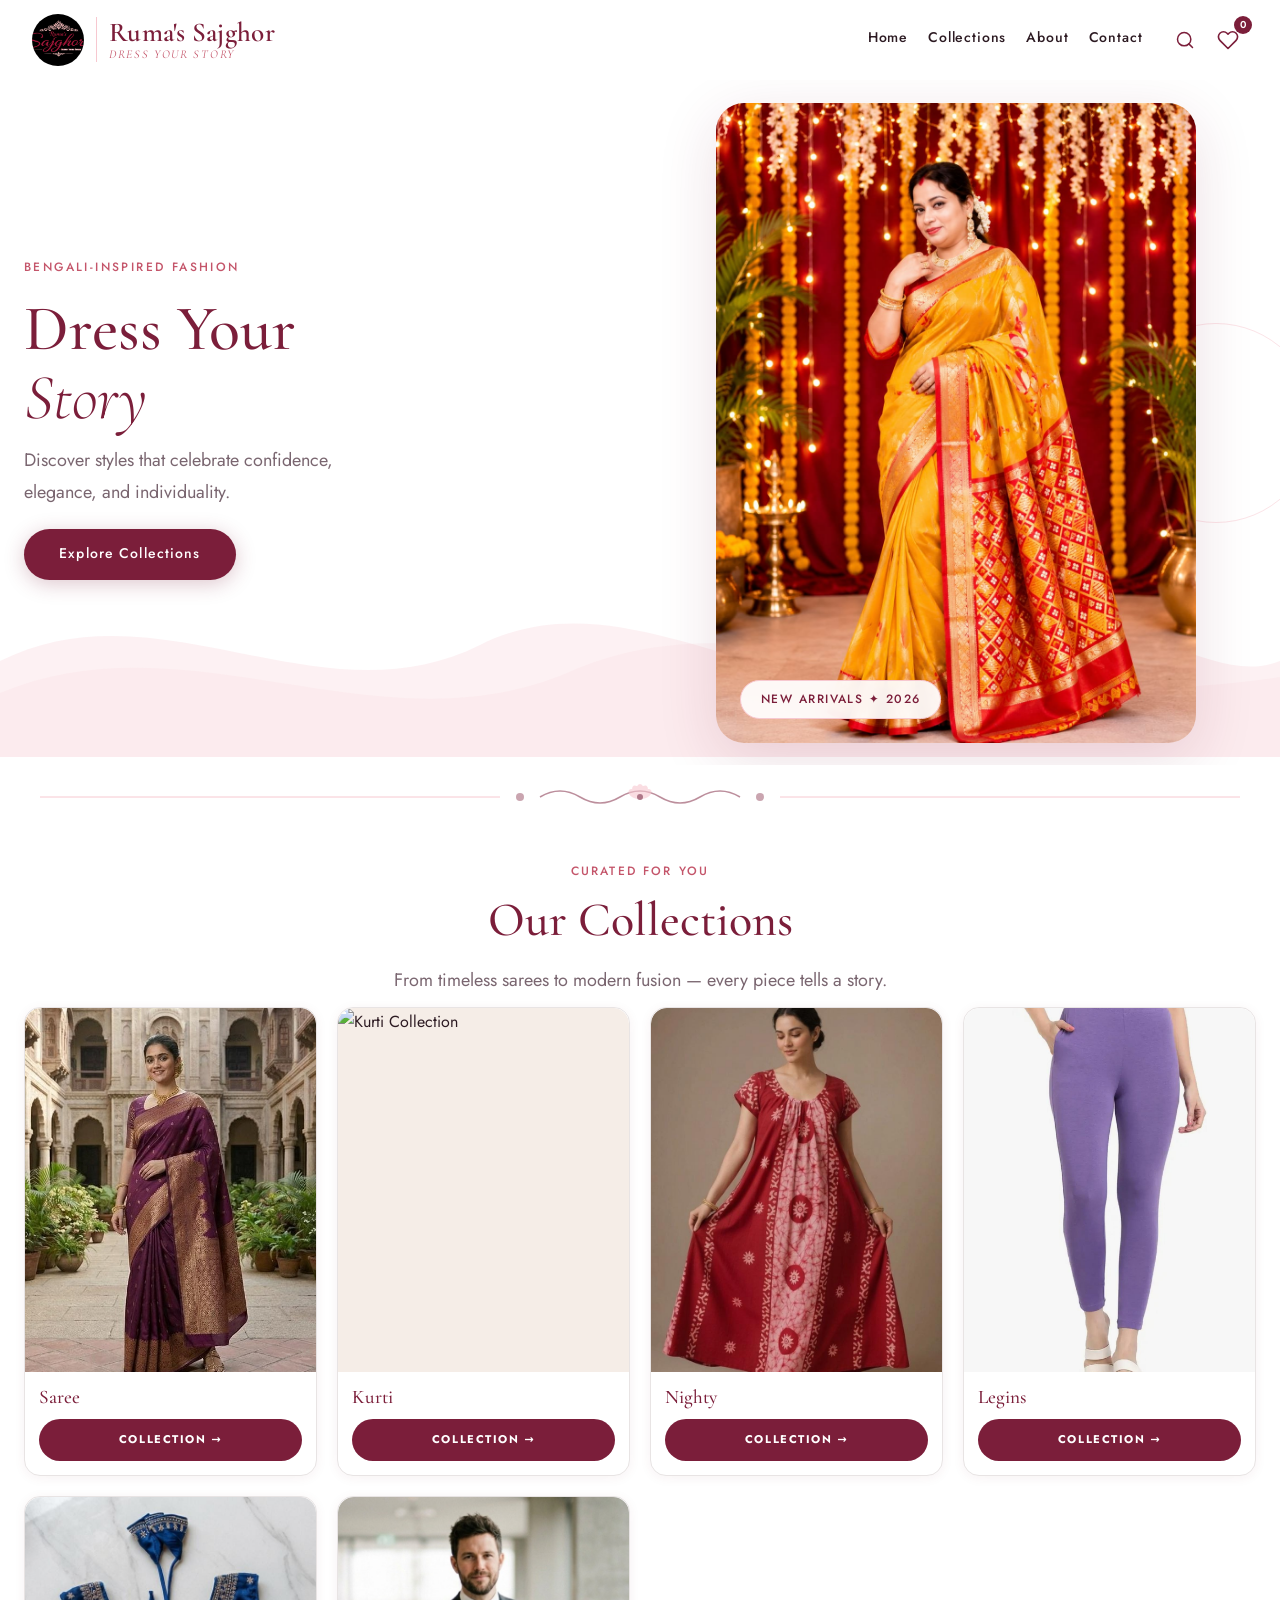
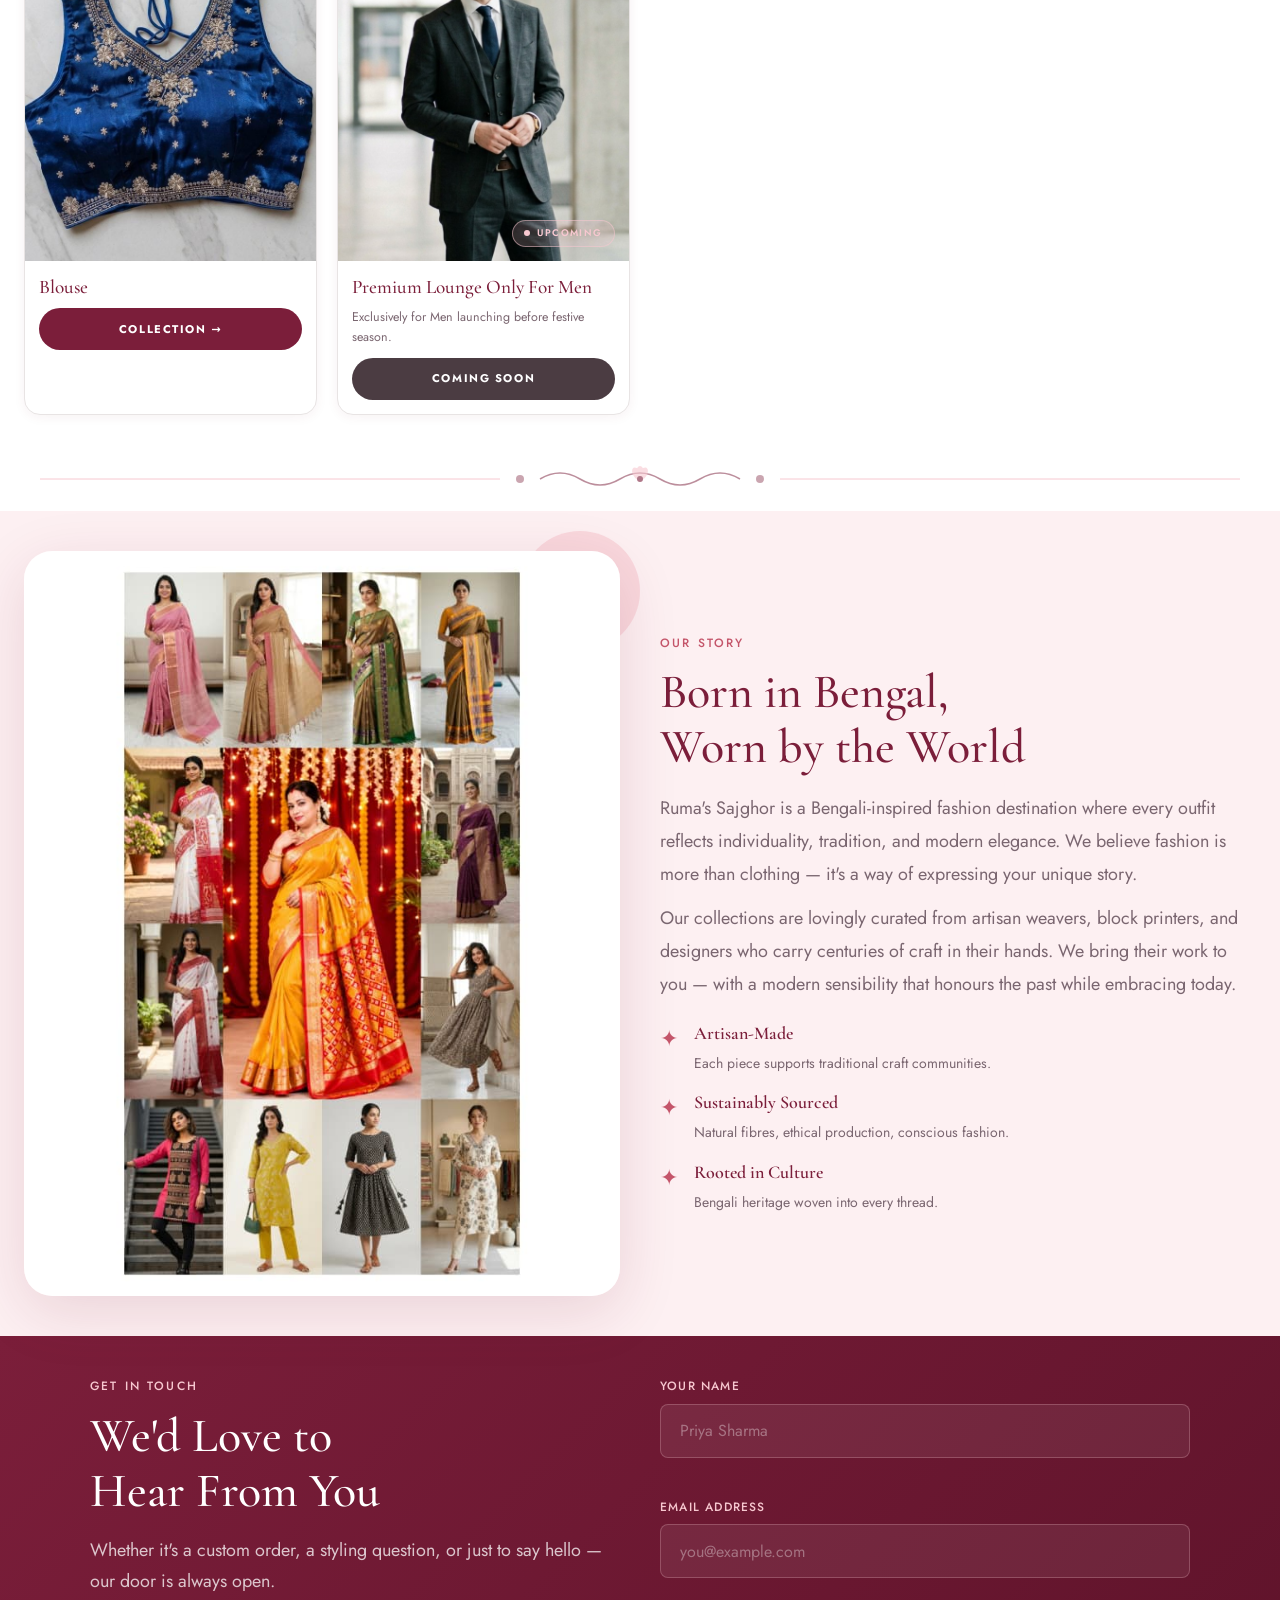
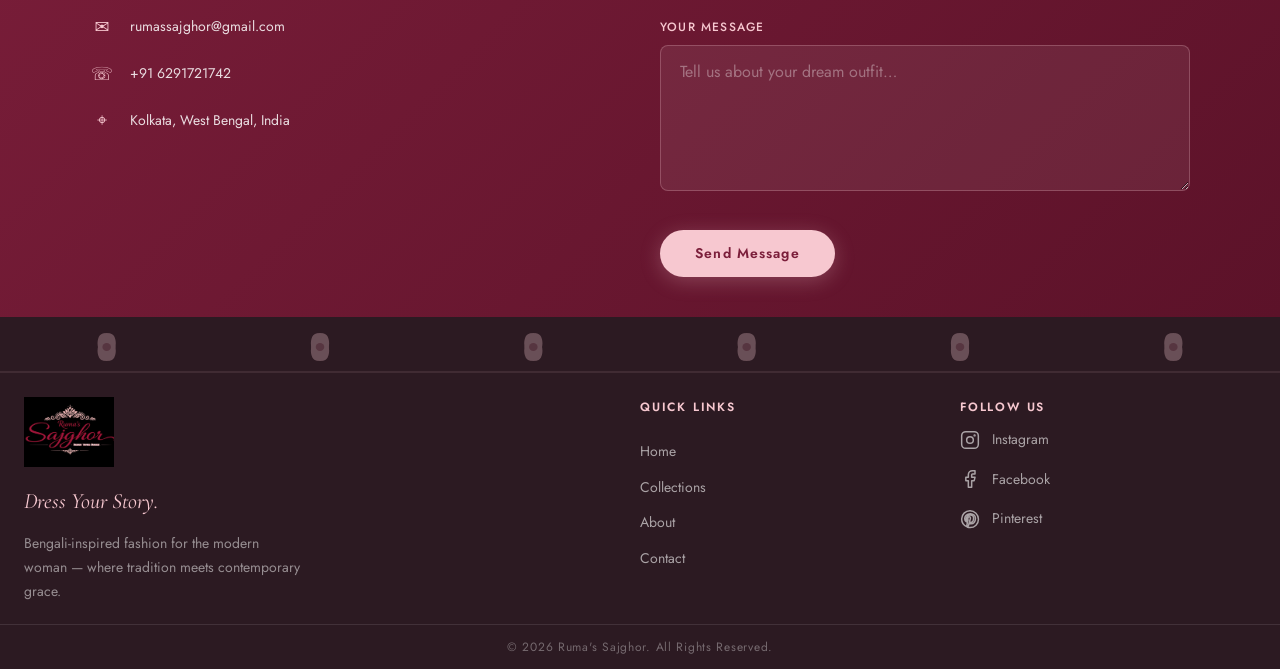
==== commit 6756bc91: "describe what you changed" ====
--- a/index.html
+++ b/index.html
@@ -277,7 +277,7 @@
           <div class="card-body">
             <h3 class="card-name">Saree</h3>
             
-            <span class="cat-browse-btn">BROWSE COLLECTION →</span>
+            <span class="cat-browse-btn">COLLECTION →</span>
           </div>
         </a>
       </article>
@@ -292,7 +292,7 @@
           <div class="card-body">
             <h3 class="card-name">Kurti</h3>
           
-            <span class="cat-browse-btn">BROWSE COLLECTION →</span>
+            <span class="cat-browse-btn">COLLECTION →</span>
           </div>
         </a>
       </article>
@@ -307,7 +307,7 @@
           <div class="card-body">
             <h3 class="card-name">Nighty</h3>
           
-            <span class="cat-browse-btn">BROWSE COLLECTION →</span>
+            <span class="cat-browse-btn">COLLECTION →</span>
           </div>
         </a>
       </article>
@@ -322,7 +322,7 @@
           <div class="card-body">
             <h3 class="card-name">Legins</h3>
          
-            <span class="cat-browse-btn">BROWSE COLLECTION →</span>
+            <span class="cat-browse-btn">COLLECTION →</span>
           </div>
         </a>
       </article>
@@ -336,7 +336,7 @@
           </div>
           <div class="card-body">
             <h3 class="card-name">Blouse</h3>
-            <span class="cat-browse-btn">BROWSE COLLECTION →</span>
+            <span class="cat-browse-btn">COLLECTION →</span>
           </div>
         </a>
       </article>
